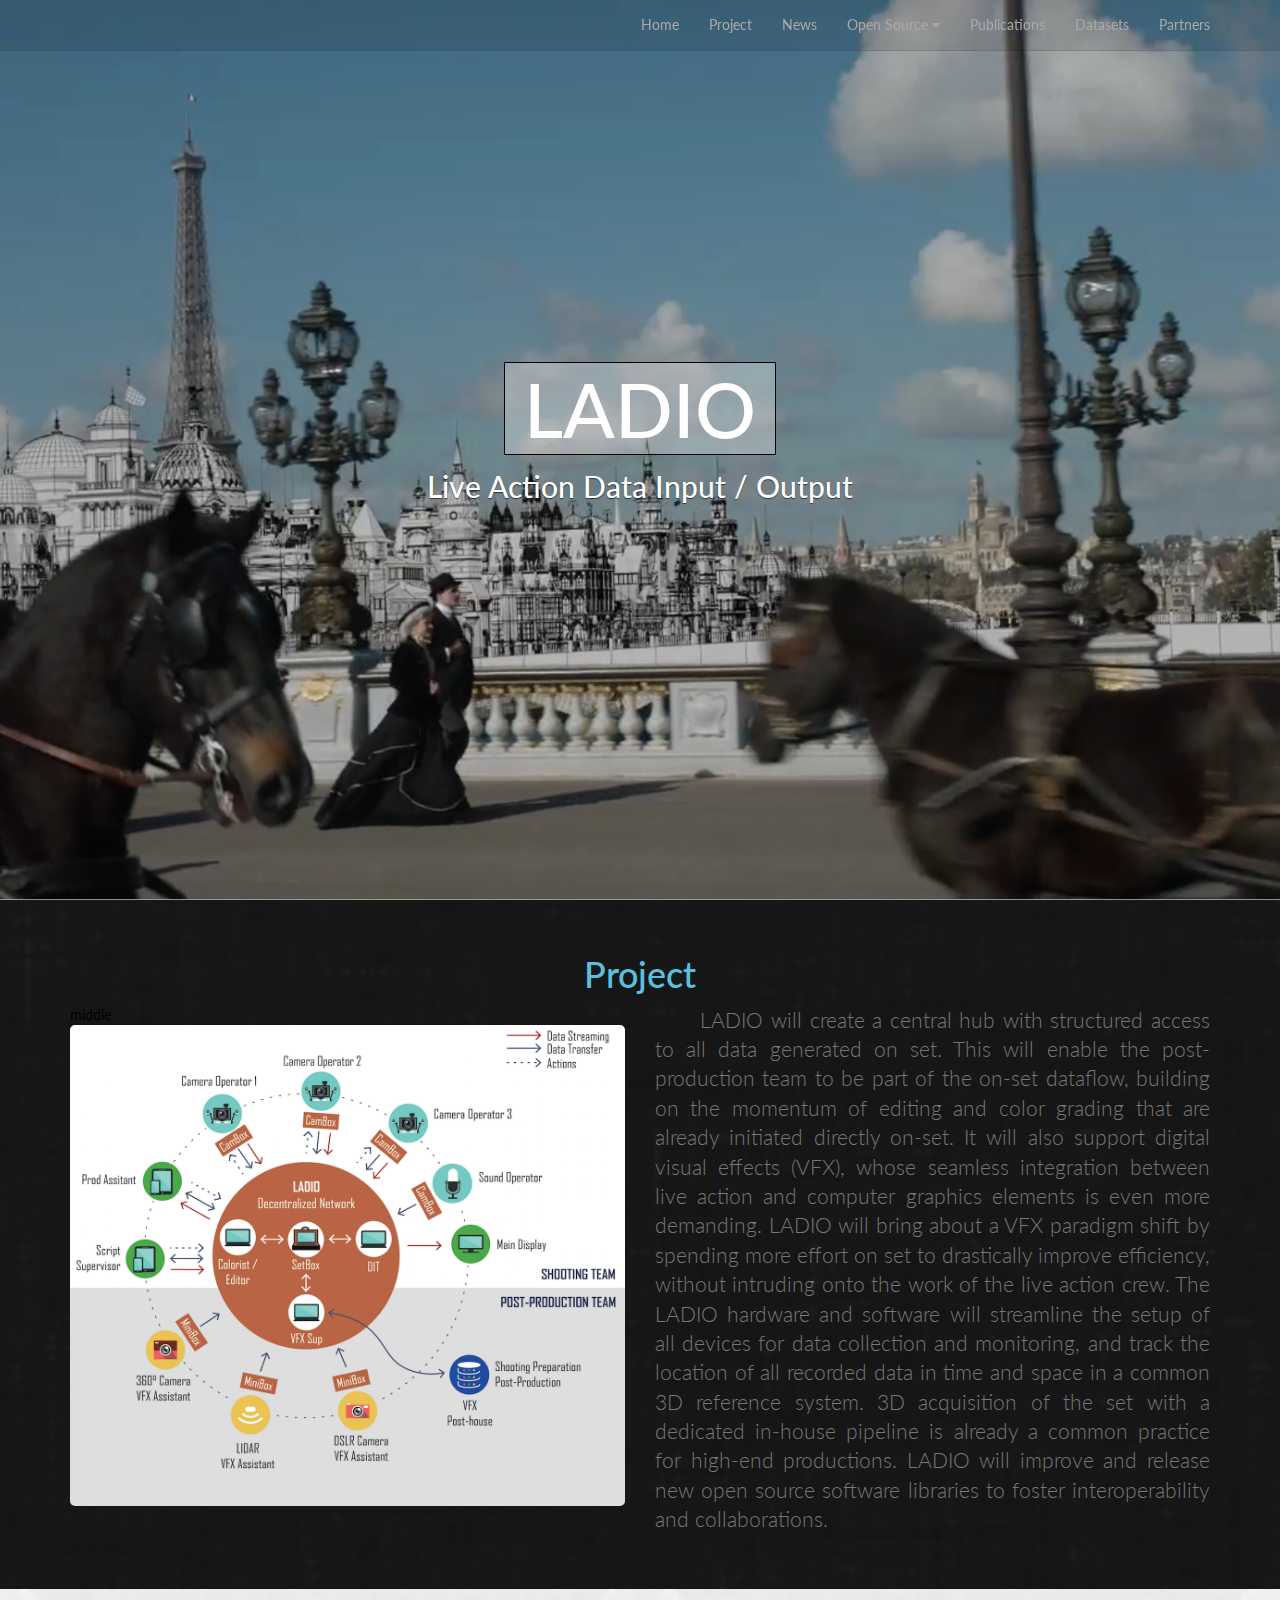
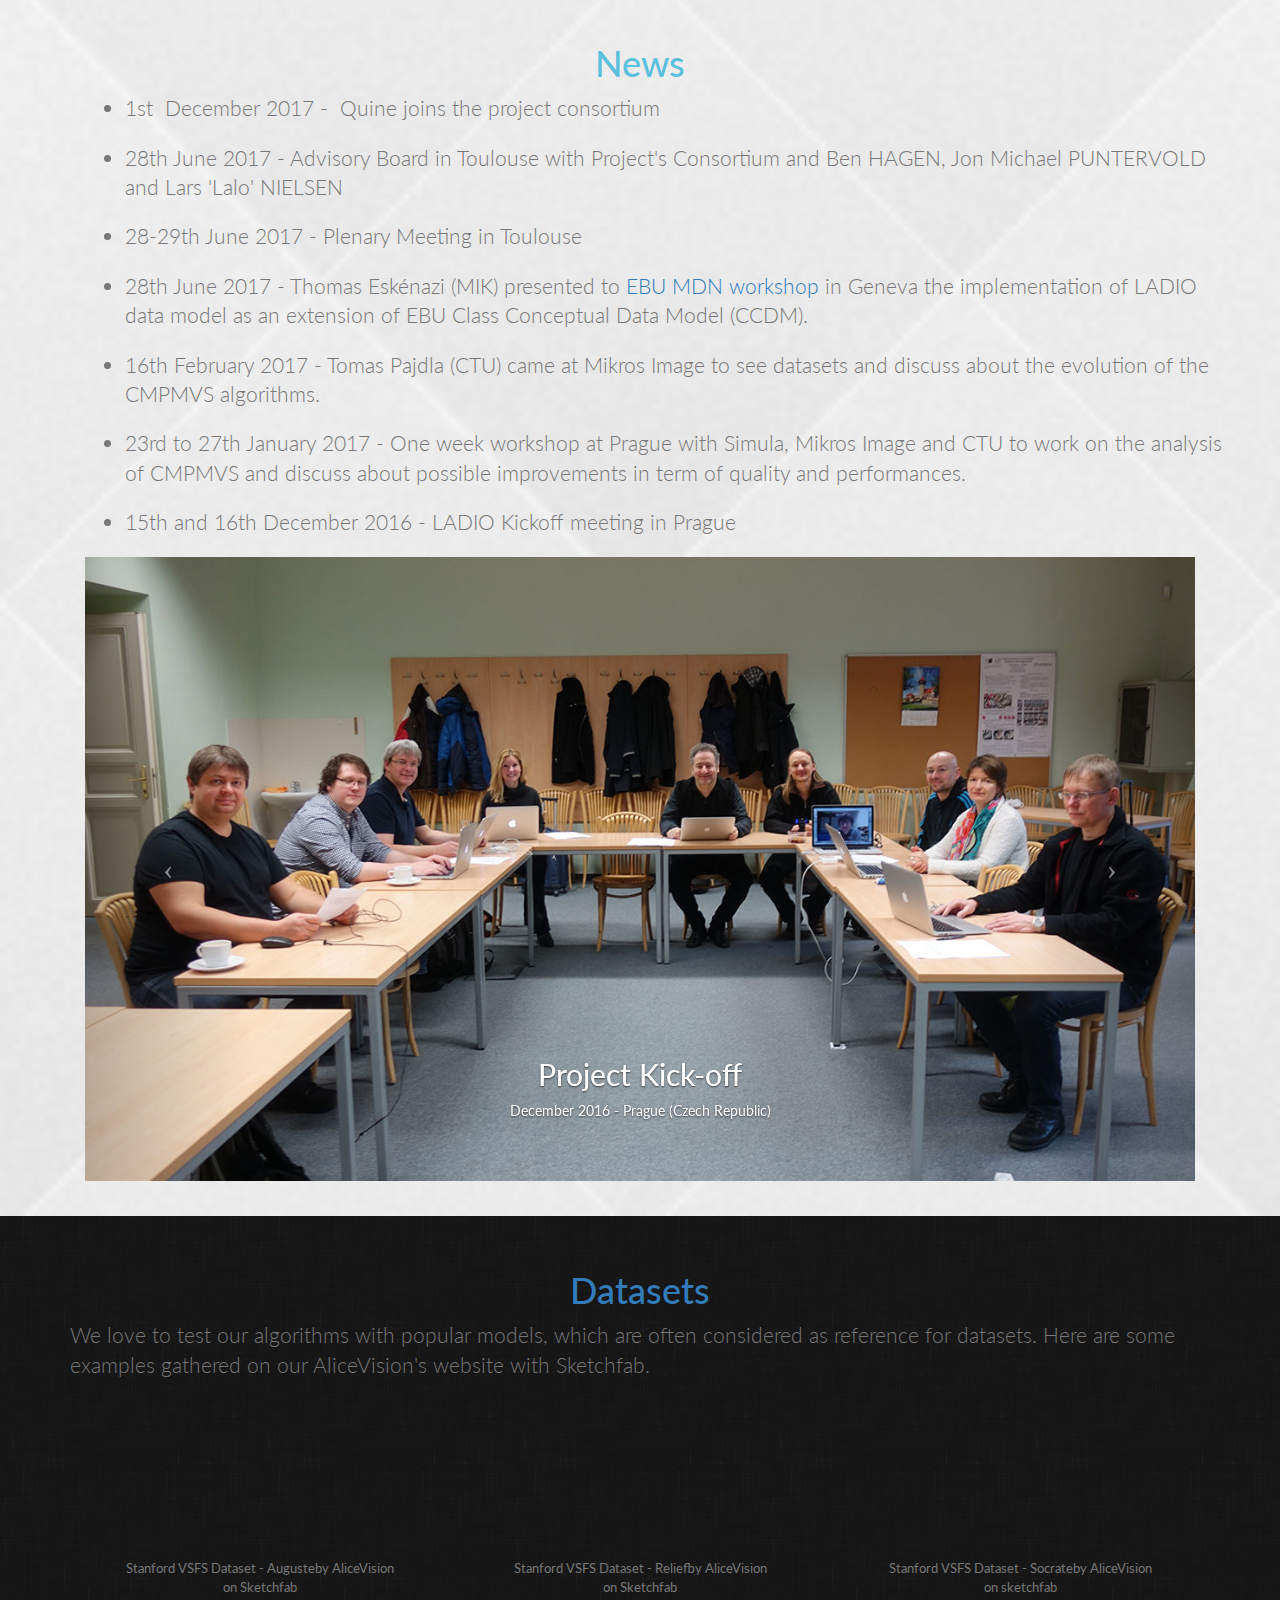
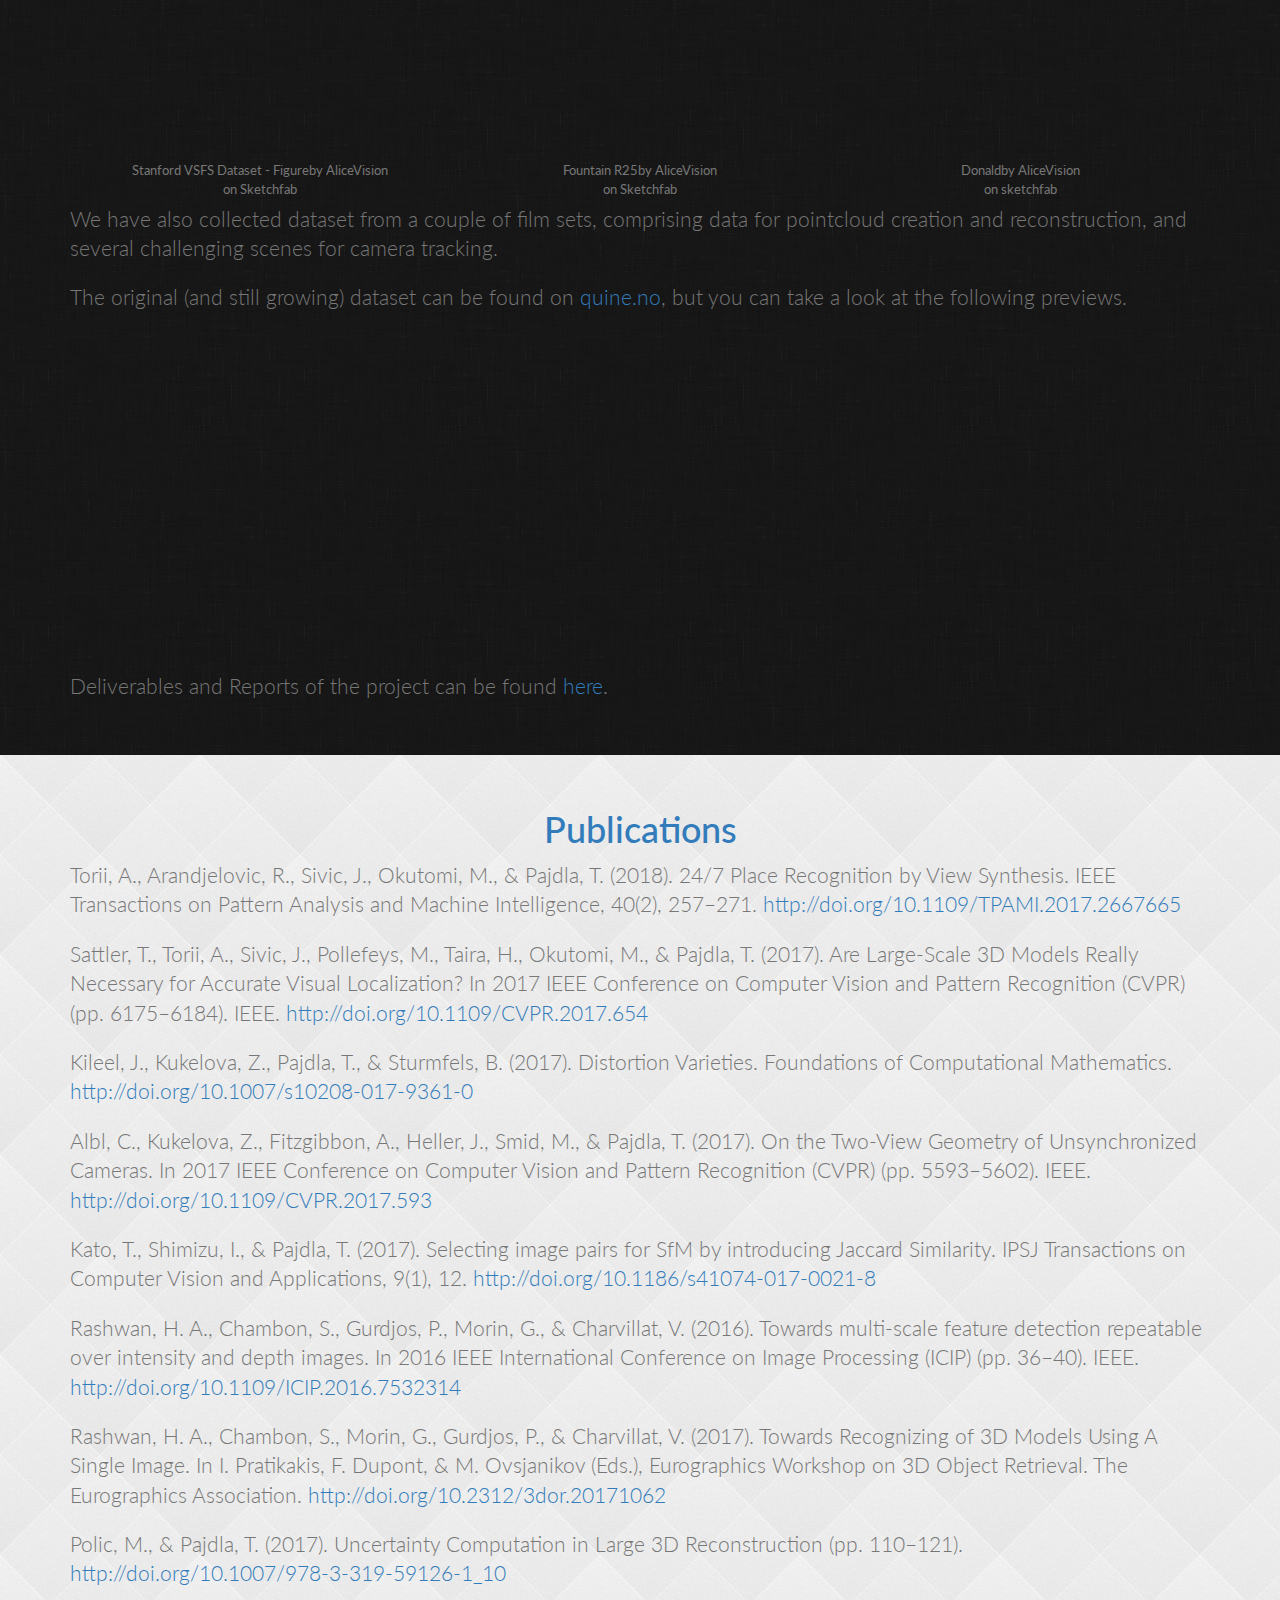
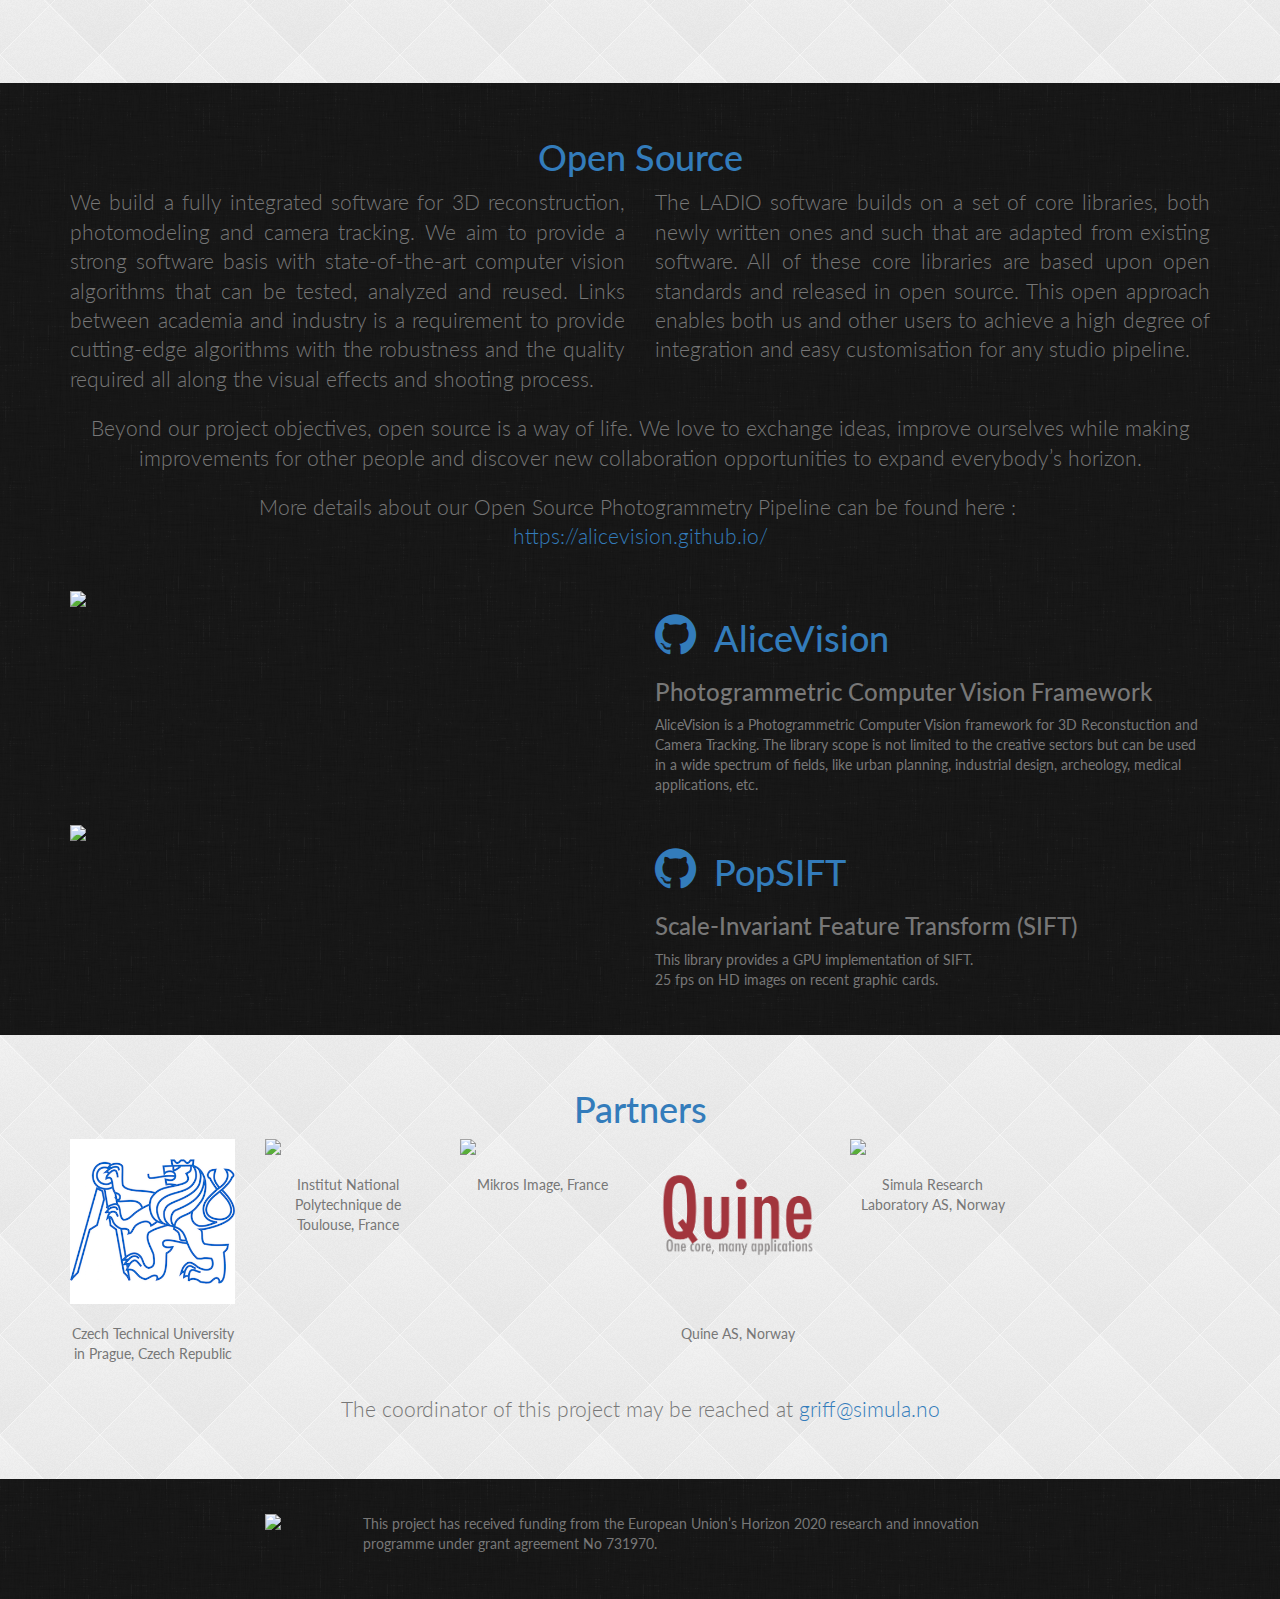
==== index.html @ 548d6209 "fixed typo" ====
<!DOCTYPE html>
<html>

<head>
  <meta charset="utf-8">
  <meta name="viewport" content="width=device-width, initial-scale=1">
  <script type="text/javascript" src="https://cdnjs.cloudflare.com/ajax/libs/jquery/2.0.3/jquery.min.js"></script>
  <script type="text/javascript" src="https://netdna.bootstrapcdn.com/bootstrap/3.3.4/js/bootstrap.min.js"></script>
  <link href="https://cdnjs.cloudflare.com/ajax/libs/font-awesome/4.3.0/css/font-awesome.min.css" rel="stylesheet" type="text/css">
  <link href="new_ladio.css" rel="stylesheet" type="text/css"> </head>

<body>
  <div class="navbar navbar-default navbar-fixed-top">
    <div class="container">
      <div class="navbar-header">
        <button type="button" class="navbar-toggle tets" data-toggle="collapse" data-target="#navbar-ex-collapse"> <span class="sr-only">Toggle navigation</span> <span class="icon-bar"></span> <span class="icon-bar"></span> <span class="icon-bar"></span> </button>
        <a class="navbar-brand"></a>
      </div>
      <div class="collapse navbar-collapse" id="navbar-ex-collapse">
        <ul class="nav navbar-nav navbar-right">
          <li>
            <a href="#">Home</a>
          </li>
          <li>
            <a href="#project">Project</a>
          </li>
          <li>
            <a href="#news">News</a>
          </li>
          <li class="dropdown">
            <a href="" class="dropdown-toggle" data-toggle="dropdown" role="button" aria-expanded="false">Open Source&nbsp;<i class="fa fa-caret-down"></i></a>
            <ul class="dropdown-menu" role="menu">
              <li>
                <a href="#opensource">Open Source</a>
              </li>
              <li class="divider"></li>
              <li>
                <a href="#alicevision">AliceVision</a>
              </li>
              <li>
                <a href="#popsift">PopSIFT</a>
              </li>
            </ul>
          </li>
          <li class="#publications">
            <a class="nav-link" href="#publications">Publications</a>
          </li>
          <li>
            <a href="#datasets">Datasets</a>
          </li>
          <li>
            <a href="#partners">Partners</a>
          </li>
        </ul>
      </div>
    </div>
  </div>
  <div class="cover">
    <div class="cover-image" style="background-image : url('images/choco_paris_view.png')"></div>
    <div class="container">
      <div class="row">
        <div class="col-md-12 text-center">
          <h1> <span class="cover_title-style">&nbsp;LADIO&nbsp;</span> </h1>
          <h2 style="color:white" class="textshadow">Live Action Data Input / Output</h2>
          <br>
          <br> </div>
      </div>
    </div>
  </div>
  <div class="section">
    <div class="background-image" style="background-image : url('images/bg-black-01.png')"></div>
    <div class="container">
      <div class="row">
        <div class="col-md-12">
          <h1 class="text-center text-info" id="project">Project</h1>
        </div>
      </div>
      <div class="row">
        <div class="col-md-6"> <span class="align-middle">middle</span>
          <a href="images/schema.png">
            <img src="images/schema.png" class="align-middle center-block img-responsive img-rounded middle"> </a>
        </div>
        <div class="col-md-6">
          <p class="lead text-justify text-muted">&nbsp;&nbsp;&nbsp;&nbsp;&nbsp;&nbsp;LADIO&nbsp;will create a central hub with structured access to all data generated on set. This will enable the post-production team to be part of the on-set dataflow, building on the momentum of editing and
            color grading that are already initiated directly on-set. It will also support digital visual effects (VFX), whose seamless integration between live action and computer graphics elements is even more demanding. LADIO&nbsp;will bring about
            a VFX paradigm shift by spending more effort on set to drastically improve efficiency, without intruding onto the work of the live action crew. The LADIO&nbsp;hardware and software will streamline the setup of all devices for data collection
            and monitoring, and track the location of all recorded data in time and space in a common 3D reference system. 3D acquisition of the set with a dedicated in-house pipeline is already a common practice for high-end productions. LADIO&nbsp;will
            improve and release new open source software libraries to foster interoperability and collaborations.</p>
        </div>
      </div>
    </div>
  </div>
  <div class="section">
    <div class="background-image" style="background-image : url('images/bg-white-01.png')"></div>
    <div class="container">
      <div class="row">
        <div class="col-md-12">
          <h1 class="text-center text-info" id="news">News</h1>
          <div class="container">
            <div class="row">
              <div class="col-md-12 text-center">
                <ul class="lead text-left text-muted">
                  <li>1st &nbsp;December 2017 - &nbsp;Quine joins the project consortium</li>
                </ul>
              </div>
            </div>
            <div class="row">
              <div class="col-md-12 text-center">
                <ul class="lead text-left text-muted">
                  <li>28th June 2017 - Advisory Board in Toulouse with Project's Consortium and Ben HAGEN, Jon Michael PUNTERVOLD and Lars 'Lalo' NIELSEN</li>
                </ul>
              </div>
            </div>
          </div>
          <div class="container">
            <div class="row">
              <div class="col-md-12 text-center">
                <ul class="lead text-left text-muted">
                  <li>28-29th June 2017 - Plenary Meeting in Toulouse</li>
                </ul>
              </div>
            </div>
          </div>
          <div class="container">
            <div class="row">
              <div class="col-md-12 text-center">
                <ul class="lead text-left text-muted">
                  <li>28th June 2017 - Thomas Eskénazi (MIK) presented to
                    <a href="https://tech.ebu.ch/mdn2017">EBU MDN workshop</a>&nbsp;in Geneva the implementation of LADIO data model as an extension of EBU Class Conceptual Data Model (CCDM).</li>
                </ul>
              </div>
            </div>
          </div>
          <div class="container">
            <div class="row">
              <div class="col-md-12 text-center">
                <ul class="lead text-left text-muted">
                  <li>16th February 2017 - Tomas Pajdla (CTU) came at Mikros Image to see datasets and discuss about the evolution of the CMPMVS algorithms.</li>
                </ul>
              </div>
            </div>
          </div>
          <div class="container">
            <div class="row">
              <div class="col-md-12 text-center">
                <ul class="lead text-left text-muted">
                  <li>23rd to 27th January 2017 - One week workshop at Prague with Simula, Mikros Image and CTU to work on the analysis of CMPMVS and discuss about possible improvements in term of quality and performances.</li>
                </ul>
              </div>
            </div>
          </div>
          <div class="container">
            <div class="row">
              <div class="col-md-12 text-center">
                <ul class="lead text-left text-muted">
                  <li>15th and 16th December 2016 - LADIO Kickoff meeting in Prague</li>
                </ul>
              </div>
            </div>
          </div>
          <div class="col-md-12">
            <div class="carousel slide" id="fullcarousel-example" data-interval="4000" data-ride="carousel">
              <div class="carousel-inner">
                <div class="item active">
                  <img src="images/news/kickoff_prague_16dec2016.002.jpg">
                  <div class="carousel-caption">
                    <h2>Project Kick-off</h2>
                    <p>December 2016 - Prague (Czech Republic)</p>
                  </div>
                </div>
                <div class="item">
                  <img src="images/news/kickoff_prague_16dec2016.001.jpg">
                  <div class="carousel-caption">
                    <h2>Project Kick-off</h2>
                    <p>December 2016 - Prague (Czech Republic)</p>
                  </div>
                </div>
                <div class="item">
                  <img src="images/news/plenary-TLS-june17_A.jpg">
                  <div class="carousel-caption">
                    <h2>Plenary Meeting</h2>
                    <p>June 2017 - Toulouse (France)</p>
                  </div>
                </div>
                <div class="item">
                  <img src="images/news/plenary-TLS-june17_B.jpg">
                  <div class="carousel-caption">
                    <h2>Plenary Meeting</h2>
                    <p>June 2017 - Toulouse (France)</p>
                  </div>
                </div>
                <div class="item">
                  <img src="images/news/EBU-meeting_june17.jpg">
                  <div class="carousel-caption">
                    <h2> </h2>
                    <h2>EBU MDN workshop</h2>
                    <p class="textshadow">June 2017 (Geneva)</p>
                    <p class="textshadow">with Tormod VÆRVÅGEN, Jean-Pierre EVAIN and Thomas ESKÉNAZI</p>
                  </div>
                </div>
                <div class="item">
                  <img src="images/news/advisroyboard-TLS-june17_A.jpg">
                  <div class="carousel-caption">
                    <h2>Advisory Board</h2>
                    <p>June 2017 - Toulouse (France)</p>
                  </div>
                </div>
                <div class="item">
                  <img src="images/news/advisroyboard-TLS-june17_B.jpg">
                  <div class="carousel-caption">
                    <h2>Advisory Board</h2>
                    <p>June 2017 - Toulouse (France)</p>
                  </div>
                </div>
              </div>
              <a class="left carousel-control" href="#fullcarousel-example" data-slide="prev"><i class="icon-prev fa fa-angle-left"></i></a>
              <a class="right carousel-control" href="#fullcarousel-example" data-slide="next"><i class="icon-next fa fa-angle-right"></i></a>
            </div>
          </div>
        </div>
      </div>
    </div>
  </div>
  <div class="section">
    <div class="background-image" style="background : url('images/bg-black-01.png') repeat"></div>
    <div class="container">
      <div class="row">
        <div class="col-md-12">
          <h1 class="text-center text-primary" id="datasets">Datasets</h1>
          <p class="lead text-left text-muted">We love to test our algorithms with popular models, which are often considered as reference for datasets. Here are some examples gathered on our AliceVision's website with Sketchfab.</p>
          <div class="col-md-4 text-center">
            <div class="sketchfab-embed-wrapper">
              <iframe src="https://sketchfab.com/models/98aeb4eda062465ba3850dc04018b334/embed" frameborder="0" allowvr="" allowfullscreen="" mozallowfullscreen="true" webkitallowfullscreen="true" onmousewheel=""></iframe>
            </div>
            <p style="font-size: 13px; font-weight: normal; margin: 5px; color: #777777;" text-left="">
              <a href="https://sketchfab.com/models/98aeb4eda062465ba3850dc04018b334?utm_medium=embed&amp;utm_source=website&amp;utm_campain=share-popup" target="_blank" class="text-muted">Stanford VSFS Dataset - Auguste</a>by
              <a href="https://sketchfab.com/AliceVision?utm_medium=embed&amp;utm_source=website&amp;utm_campain=share-popup" target="_blank" class="text-muted">AliceVision</a>
              <br>on
              <a href="https://sketchfab.com?utm_medium=embed&amp;utm_source=website&amp;utm_campain=share-popup" target="_blank" class="text-muted">Sketchfab</a>
            </p>
          </div>
          <div class="col-md-4 text-center">
            <div class="sketchfab-embed-wrapper">
              <iframe src="https://sketchfab.com/models/5bc5027d57104ca48fd94922076019aa/embed" frameborder="0" allowvr="" allowfullscreen="" mozallowfullscreen="true" webkitallowfullscreen="true" onmousewheel=""></iframe>
            </div>
            <p style="font-size: 13px; font-weight: normal; margin: 5px; color: #777777;" text-left="">
              <a href="https://sketchfab.com/models/5bc5027d57104ca48fd94922076019aa?utm_medium=embed&amp;utm_source=website&amp;utm_campain=share-popup" target="_blank" class="text-muted">Stanford VSFS Dataset - Relief</a>by
              <a href="https://sketchfab.com/AliceVision?utm_medium=embed&amp;utm_source=website&amp;utm_campain=share-popup" target="_blank" class="text-muted">AliceVision</a>
              <br>on
              <a href="https://sketchfab.com?utm_medium=embed&amp;utm_source=website&amp;utm_campain=share-popup" target="_blank" class="text-muted">Sketchfab</a>
            </p>
          </div>
          <div class="col-md-4 text-center">
            <div class="sketchfab-embed-wrapper">
              <iframe src="https://sketchfab.com/models/fc663c87832f4cf983ac8c21f89c735a/embed" frameborder="0" allowvr="" allowfullscreen="" mozallowfullscreen="true" webkitallowfullscreen="true" onmousewheel=""></iframe>
            </div>
            <p style="font-size: 13px; font-weight: normal; margin: 5px; color: #777777;" text-left="">
              <a href="https://sketchfab.com/models/fc663c87832f4cf983ac8c21f89c735a?utm_medium=embed&amp;utm_source=website&amp;utm_campain=share-popup" target="_blank" class="text-muted">Stanford VSFS Dataset - Socrate</a>by
              <a href="https://sketchfab.com/AliceVision?utm_medium=embed&amp;utm_source=website&amp;utm_campain=share-popup" target="_blank" class="text-muted">AliceVision</a>
              <br>on
              <a href="https://sketchfab.com?utm_medium=embed&amp;utm_source=website&amp;utm_campain=share-popup" target="_blank" class="text-muted">sketchfab</a>
            </p>
          </div>
          <div class="col-md-4 text-center">
            <div class="sketchfab-embed-wrapper">
              <iframe src="https://sketchfab.com/models/0bda24ea5acb41778590d58c1923b74e/embed" frameborder="0" allowvr="" allowfullscreen="" mozallowfullscreen="true" webkitallowfullscreen="true" onmousewheel=""></iframe>
            </div>
            <p style="font-size: 13px; font-weight: normal; margin: 5px; color: #777777;" text-left="">
              <a href="https://sketchfab.com/models/0bda24ea5acb41778590d58c1923b74e?utm_medium=embed&amp;utm_source=website&amp;utm_campain=share-popup" target="_blank" class="text-muted">Stanford VSFS Dataset - Figure</a>by
              <a href="https://sketchfab.com/AliceVision?utm_medium=embed&amp;utm_source=website&amp;utm_campain=share-popup" target="_blank" class="text-muted">AliceVision</a>
              <br>on
              <a href="https://sketchfab.com?utm_medium=embed&amp;utm_source=website&amp;utm_campain=share-popup" target="_blank" class="text-muted">Sketchfab</a>
            </p>
          </div>
          <div class="col-md-4 text-center">
            <div class="sketchfab-embed-wrapper">
              <iframe src="https://sketchfab.com/models/0d38fbbf35ce44d085e2ec18368942df/embed" frameborder="0" allowvr="" allowfullscreen="" mozallowfullscreen="true" webkitallowfullscreen="true" onmousewheel=""></iframe>
            </div>
            <p style="font-size: 13px; font-weight: normal; margin: 5px; color: #777777;" text-left="">
              <a href="https://sketchfab.com/models/0d38fbbf35ce44d085e2ec18368942df?utm_medium=embed&amp;utm_source=website&amp;utm_campain=share-popup" target="_blank" class="text-muted">Fountain R25</a>by
              <a href="https://sketchfab.com/AliceVision?utm_medium=embed&amp;utm_source=website&amp;utm_campain=share-popup" target="_blank" class="text-muted">AliceVision</a>
              <br>on
              <a href="https://sketchfab.com?utm_medium=embed&amp;utm_source=website&amp;utm_campain=share-popup" target="_blank" class="text-muted">Sketchfab</a>
            </p>
          </div>
          <div class="col-md-4 text-center">
            <div class="sketchfab-embed-wrapper">
              <iframe src="https://sketchfab.com/models/e3de0b6f0dbc466197265234ea2f4322/embed" frameborder="0" allowvr="" allowfullscreen="" mozallowfullscreen="true" webkitallowfullscreen="true" onmousewheel=""></iframe>
            </div>
            <p style="font-size: 13px; font-weight: normal; margin: 5px; color: #777777;" text-left="">
              <a href="https://sketchfab.com/models/e3de0b6f0dbc466197265234ea2f4322?utm_medium=embed&amp;utm_source=website&amp;utm_campain=share-popup" target="_blank" class="text-muted">Donald</a>by
              <a href="https://sketchfab.com/AliceVision?utm_medium=embed&amp;utm_source=website&amp;utm_campain=share-popup" target="_blank" class="text-muted">AliceVision</a>
              <br>on
              <a href="https://sketchfab.com?utm_medium=embed&amp;utm_source=website&amp;utm_campain=share-popup" target="_blank" class="text-muted">sketchfab</a>
            </p>
          </div>
          <p class="lead text-left text-muted">We have also collected dataset from a couple of film sets, comprising data for pointcloud creation and reconstruction, and several challenging scenes for camera tracking.</p>
          <p class="lead text-left text-muted">The original (and still growing) dataset can be found on
            <a href="https://www.quine.no/trackingdataset">quine.no</a>, but you can take a look at the following previews.</p>
          <table align="center" cellpadding="10">
            <tbody>
              <tr>
                <td>
                  <iframe width="90%" src="https://www.youtube.com/embed/_6B5uB9nmK8?feature=oembed" frameborder="0" allowfullscreen=""></iframe>
                </td>
                <td>
                  <iframe width="90%" src="https://www.youtube.com/embed/boQexd7FMyI?feature=oembed" frameborder="0" allowfullscreen=""></iframe>
                </td>
                <td>
                  <iframe width="90%" src="https://www.youtube.com/embed/fYWECdOoNZc?feature=oembed" frameborder="0" allowfullscreen=""></iframe>
                </td>
              </tr>
              <tr>
                <td>
                  <iframe width="90%" src="https://www.youtube.com/embed/7jlVdSVm4bU?feature=oembed" frameborder="0" allowfullscreen=""></iframe>
                </td>
                <td>
                  <iframe width="90%" src="https://www.youtube.com/embed/U93biR3LzSk?feature=oembed" frameborder="0" allowfullscreen=""></iframe>
                </td>
                <td>
                  <iframe width="90%" src="https://www.youtube.com/embed/qZ7I5eWbXAM?feature=oembed" frameborder="0" allowfullscreen=""></iframe>
                </td>
              </tr>
            </tbody>
          </table>
          <p class="lead text-left text-muted">
            <br>Deliverables and Reports of the project can be found
            <a href="https://github.com/alicevision/ladioproject/tree/master/reports">here</a>.</p>
        </div>
      </div>
    </div>
  </div>
  <div class="section">
    <div class="background-image" style="background : url('images/bg-white-01.png') repeat"></div>
    <div class="container">
      <div class="row">
        <div class="col-md-12">
          <h1 class="text-center text-primary" id="publications">Publications</h1>
        </div>
      </div>
      <div class="row">
        <div class="col-md-12">
          <p class="lead text-left text-muted">
	  Torii, A., Arandjelovic, R., Sivic, J., Okutomi, M., & Pajdla, T. (2018). 24/7 Place Recognition by View Synthesis. IEEE Transactions on Pattern Analysis and Machine Intelligence, 40(2), 257–271.
	  <a href="http://doi.org/10.1109/TPAMI.2017.2667665"> http://doi.org/10.1109/TPAMI.2017.2667665 </a>
	  </p>
          <p class="lead text-left text-muted">
	  Sattler, T., Torii, A., Sivic, J., Pollefeys, M., Taira, H., Okutomi, M., & Pajdla, T. (2017). Are Large-Scale 3D Models Really Necessary for Accurate Visual Localization? In 2017 IEEE Conference on Computer Vision and Pattern Recognition (CVPR) (pp. 6175–6184). IEEE.
	  <a href="http://doi.org/10.1109/CVPR.2017.654"> http://doi.org/10.1109/CVPR.2017.654 </a>
	  </p>
          <p class="lead text-left text-muted">
	  Kileel, J., Kukelova, Z., Pajdla, T., & Sturmfels, B. (2017). Distortion Varieties. Foundations of Computational Mathematics.
	  <a href="http://doi.org/10.1007/s10208-017-9361-0"> http://doi.org/10.1007/s10208-017-9361-0 </a>
	  </p>
          <p class="lead text-left text-muted">
	  Albl, C., Kukelova, Z., Fitzgibbon, A., Heller, J., Smid, M., & Pajdla, T. (2017). On the Two-View Geometry of Unsynchronized Cameras. In 2017 IEEE Conference on Computer Vision and Pattern Recognition (CVPR) (pp. 5593–5602). IEEE.
	  <a href="http://doi.org/10.1109/CVPR.2017.593"> http://doi.org/10.1109/CVPR.2017.593 </a>
	  </p>
          <p class="lead text-left text-muted">
	  Kato, T., Shimizu, I., & Pajdla, T. (2017). Selecting image pairs for SfM by introducing Jaccard Similarity. IPSJ Transactions on Computer Vision and Applications, 9(1), 12.
	  <a href="http://doi.org/10.1186/s41074-017-0021-8"> http://doi.org/10.1186/s41074-017-0021-8 </a>
	  </p>
          <p class="lead text-left text-muted">
	  Rashwan, H. A., Chambon, S., Gurdjos, P., Morin, G., & Charvillat, V. (2016). Towards multi-scale feature detection repeatable over intensity and depth images. In 2016 IEEE International Conference on Image Processing (ICIP) (pp. 36–40). IEEE.
	  <a href="http://doi.org/10.1109/ICIP.2016.7532314"> http://doi.org/10.1109/ICIP.2016.7532314 </a>
	  </p>
          <p class="lead text-left text-muted">
	  Rashwan, H. A., Chambon, S., Morin, G., Gurdjos, P., & Charvillat, V. (2017). Towards Recognizing of 3D Models Using A Single Image. In I. Pratikakis, F. Dupont, & M. Ovsjanikov (Eds.), Eurographics Workshop on 3D Object Retrieval. The Eurographics Association.
	  <a href="http://doi.org/10.2312/3dor.20171062"> http://doi.org/10.2312/3dor.20171062 </a>
	  </p>
          <p class="lead text-left text-muted">
	  Polic, M., & Pajdla, T. (2017). Uncertainty Computation in Large 3D Reconstruction (pp. 110–121).
	  <a href="http://doi.org/10.1007/978-3-319-59126-1_10"> http://doi.org/10.1007/978-3-319-59126-1_10 </a>
	  </p>
        </div>
      </div>
    </div>
    <div>
      <br> </div>
    <div>
      <br> </div>
  </div>
  <div class="section">
    <div class="background-image" style="background : url('images/bg-black-01.png') repeat"></div>
    <div class="container">
      <div class="row">
        <div class="col-md-12">
          <h1 class="text-center text-primary" id="opensource">Open Source</h1>
        </div>
      </div>
      <div class="row">
        <div class="col-md-6">
          <p class="lead text-justify text-muted">We build a fully integrated software for 3D reconstruction, photomodeling and camera tracking. We aim to provide a strong software basis with state-of-the-art computer vision algorithms that can be tested, analyzed and reused. Links between
            academia and industry is a requirement to provide cutting-edge algorithms with the robustness and the quality required all along the visual effects and shooting process.</p>
        </div>
        <div class="col-md-6">
          <p class="lead text-justify text-muted">The LADIO software builds on a set of core libraries, both newly written ones and such that are adapted from existing software. All of these core libraries are based upon open standards and released in open source. This open approach enables
            both us and other users to achieve a high degree of integration and easy customisation for any studio pipeline.</p>
        </div>
      </div>
      <div class="row">
        <div class="col-md-12">
          <p class="lead text-center text-muted">Beyond our project objectives, open source is a way of life. We love to exchange ideas, improve ourselves while making improvements for other people and discover new collaboration opportunities to expand everybody’s horizon.</p>
        </div>
      </div>
      <div class="row">
        <div class="col-md-12">
          <p class="lead text-center text-muted">More details about our Open Source Photogrammetry Pipeline can be found here :&nbsp;
            <br>
            <a href="https://alicevision.github.io/">https://alicevision.github.io/</a>
          </p>
        </div>
      </div>
    </div>
    <div>
      <br> </div>
    <div class="container">
      <div class="row">
        <div class="col-md-6">
          <img src="images/sparseReconstruction.jpg" class="center-block img-responsive"> </div>
        <div class="col-md-6">
          <h3 class="text-left text-primary" style="color: rgb(0, 0, 0);">
            <a href="https://github.com/alicevision/AliceVision"> <span class="fa fa-2x fa-github">&nbsp;</span> <span style="font-size: 36px; line-height: 1.1; text-align: left;">AliceVision</span> </a>
          </h3>
          <h3 class="text-muted">Photogrammetric Computer Vision Framework</h3>
          <p class="text-muted">AliceVision is a Photogrammetric Computer Vision framework for 3D Reconstuction and Camera Tracking. The library scope is not limited to the creative sectors but can be used in a wide spectrum of fields, like urban planning, industrial design,
            archeology, medical applications, etc.</p>
        </div>
      </div>
    </div>
    <div>
      <br> </div>
    <div class="container">
      <div class="row">
        <div class="col-md-6">
          <img src="images/sift_keypoints.jpg" class="center-block img-responsive"> </div>
        <div class="col-md-6">
          <h3 class="text-left text-primary" style="color: rgb(0, 0, 0);">
            <a href="https://github.com/alicevision/popsift"> <span class="fa fa-2x fa-github">&nbsp;</span> <span style="font-size: 36px; line-height: 1.1; text-align: left;">PopSIFT</span> </a>
          </h3>
          <h3 class="text-muted">Scale-Invariant Feature Transform (SIFT)</h3>
          <p class="text-muted">This library provides a GPU implementation of SIFT.
            <br>25 fps on HD images on recent graphic cards.</p>
        </div>
      </div>
    </div>
  </div>
  <div class="section">
    <div class="background-image" style="background : url('images/bg-white-01.png') repeat"></div>
    <div class="container text-left">
      <div class="row">
        <div class="col-md-12">
          <h1 class="text-center text-primary" id="partners">Partners</h1>
        </div>
      </div>
      <div class="row">
        <div class="container">
          <div class="row text-center">
            <div class="col-md-2">
              <a href="http://cmp.felk.cvut.cz/">
                <img src="images/partners/ctu_300x300.png" class="center-block img-responsive">
                <p class="text-muted">
                  <br>Czech Technical University in Prague, Czech Republic</p>
              </a>
            </div>
            <div class="col-md-2">
              <a href="http://www.enseeiht.fr/en/index.html">
                <img src="images/partners/inp_300x300.png" class="img-responsive">
                <p class="text-muted">
                  <br>Institut National Polytechnique de Toulouse, France</p>
              </a>
            </div>
            <div class="col-md-2">
              <a href="http://mikrosimage.eu">
                <img src="images/partners/mikros_300x300.png" class="img-responsive">
                <p class="text-muted">
                  <br>Mikros Image, France</p>
              </a>
            </div>
            <div class="col-md-2">
              <a href="http://quine.no">
                <img src="images/partners/qui_300.png" class="img-responsive">
                <p class="text-muted">
                  <br>Quine AS, Norway</p>
              </a>
            </div>
            <div class="col-md-2">
              <a href="http://simula.no">
                <img src="images/partners/simula_300x300.png" class="img-responsive">
                <p class="text-muted">
                  <br>Simula Research Laboratory AS, Norway</p>
              </a>
            </div>
          </div>
          <div class="row">
            <div class="col-md-12">
              <br>
              <p class="lead text-center text-muted">The coordinator of this project may be reached at
                <a href="mailto:griff@simula.no">griff@simula.no</a>
              </p>
            </div>
          </div>
        </div>
      </div>
    </div>
  </div>
  <div class="section">
    <div class="background-image" style="background : url('images/bg-black-01.png') repeat"></div>
    <div class="container">
      <div class="row">
        <div class="col-md-2"></div>
        <div class="col-md-1">
          <img src="images/partners/flagge_eu.png" class="img-responsive"> </div>
        <div class="col-md-7">
          <p class="text-muted">This project has received funding from the European Union’s Horizon 2020 research and innovation programme under grant agreement No 731970.</p>
        </div>
      </div>
    </div>
  </div>
</body>

</html>
---- new_ladio.css ----
@import url('https://fonts.googleapis.com/css?family=Lato|Lato');
/*!
 * Default theme for Pingendo 
 * Homepage: http://pingendo.com  
 * Copyright 2015 Pingendo 
 * Licensed under MIT 
 * Based on Bootstrap v3.3.4
*/
/* Add custom CSS classes here 
 * 
 * img {
 *   box-shadow : 0px 0px 10px black !important;
 * }
*/
/*! normalize.css v3.0.2 | MIT License | git.io/normalize */
html {
  font-family: sans-serif;
  -ms-text-size-adjust: 100%;
  -webkit-text-size-adjust: 100%;
}
body {
  margin: 0;
}
article,
aside,
details,
figcaption,
figure,
footer,
header,
hgroup,
main,
menu,
nav,
section,
summary {
  display: block;
}
audio,
canvas,
progress,
video {
  display: inline-block;
  vertical-align: baseline;
}
audio:not([controls]) {
  display: none;
  height: 0;
}
[hidden],
template {
  display: none;
}
a {
  background-color: transparent;
}
a:active,
a:hover {
  outline: 0;
}
abbr[title] {
  border-bottom: 1px dotted;
}
b,
strong {
  font-weight: bold;
}
dfn {
  font-style: italic;
}
h1 {
  font-size: 2em;
  margin: 0.67em 0;
}
mark {
  background: #ff0;
  color: #000;
}
small {
  font-size: 80%;
}
sub,
sup {
  font-size: 75%;
  line-height: 0;
  position: relative;
  vertical-align: baseline;
}
sup {
  top: -0.5em;
}
sub {
  bottom: -0.25em;
}
img {
  border: 0;
}
svg:not(:root) {
  overflow: hidden;
}
figure {
  margin: 1em 40px;
}
hr {
  -moz-box-sizing: content-box;
  box-sizing: content-box;
  height: 0;
}
pre {
  overflow: auto;
}
code,
kbd,
pre,
samp {
  font-family: monospace, monospace;
  font-size: 1em;
}
button,
input,
optgroup,
select,
textarea {
  color: inherit;
  font: inherit;
  margin: 0;
}
button {
  overflow: visible;
}
button,
select {
  text-transform: none;
}
button,
html input[type="button"],
input[type="reset"],
input[type="submit"] {
  -webkit-appearance: button;
  cursor: pointer;
}
button[disabled],
html input[disabled] {
  cursor: default;
}
button::-moz-focus-inner,
input::-moz-focus-inner {
  border: 0;
  padding: 0;
}
input {
  line-height: normal;
}
input[type="checkbox"],
input[type="radio"] {
  box-sizing: border-box;
  padding: 0;
}
input[type="number"]::-webkit-inner-spin-button,
input[type="number"]::-webkit-outer-spin-button {
  height: auto;
}
input[type="search"] {
  -webkit-appearance: textfield;
  -moz-box-sizing: content-box;
  -webkit-box-sizing: content-box;
  box-sizing: content-box;
}
input[type="search"]::-webkit-search-cancel-button,
input[type="search"]::-webkit-search-decoration {
  -webkit-appearance: none;
}
fieldset {
  border: 1px solid #c0c0c0;
  margin: 0 2px;
  padding: 0.35em 0.625em 0.75em;
}
legend {
  border: 0;
  padding: 0;
}
textarea {
  overflow: auto;
}
optgroup {
  font-weight: bold;
}
table {
  border-collapse: collapse;
  border-spacing: 0;
}
td,
th {
  padding: 0;
}
/*! Source: https://github.com/h5bp/html5-boilerplate/blob/master/src/css/main.css */
@media print {
  *,
  *:before,
  *:after {
    background: transparent !important;
    color: #000 !important;
    box-shadow: none !important;
    text-shadow: none !important;
  }
  a,
  a:visited {
    text-decoration: underline;
  }
  a[href]:after {
    content: " (" attr(href) ")";
  }
  abbr[title]:after {
    content: " (" attr(title) ")";
  }
  a[href^="#"]:after,
  a[href^="javascript:"]:after {
    content: "";
  }
  pre,
  blockquote {
    border: 1px solid #999;
    page-break-inside: avoid;
  }
  thead {
    display: table-header-group;
  }
  tr,
  img {
    page-break-inside: avoid;
  }
  img {
    max-width: 100% !important;
  }
  p,
  h2,
  h3 {
    orphans: 3;
    widows: 3;
  }
  h2,
  h3 {
    page-break-after: avoid;
  }
  select {
    background: #fff !important;
  }
  .navbar {
    display: none;
  }
  .btn > .caret,
  .dropup > .btn > .caret {
    border-top-color: #000 !important;
  }
  .label {
    border: 1px solid #000;
  }
  .table {
    border-collapse: collapse !important;
  }
  .table td,
  .table th {
    background-color: #fff !important;
  }
  .table-bordered th,
  .table-bordered td {
    border: 1px solid #ddd !important;
  }
}
@font-face {
  font-family: 'Glyphicons Halflings';
  src: url('../fonts/glyphicons-halflings-regular.eot');
  src: url('../fonts/glyphicons-halflings-regular.eot?#iefix') format('embedded-opentype'), url('../fonts/glyphicons-halflings-regular.woff2') format('woff2'), url('../fonts/glyphicons-halflings-regular.woff') format('woff'), url('../fonts/glyphicons-halflings-regular.ttf') format('truetype'), url('../fonts/glyphicons-halflings-regular.svg#glyphicons_halflingsregular') format('svg');
}
.glyphicon {
  position: relative;
  top: 1px;
  display: inline-block;
  font-family: 'Glyphicons Halflings';
  font-style: normal;
  font-weight: normal;
  line-height: 1;
  -webkit-font-smoothing: antialiased;
  -moz-osx-font-smoothing: grayscale;
}
.glyphicon-asterisk:before {
  content: "\2a";
}
.glyphicon-plus:before {
  content: "\2b";
}
.glyphicon-euro:before,
.glyphicon-eur:before {
  content: "\20ac";
}
.glyphicon-minus:before {
  content: "\2212";
}
.glyphicon-cloud:before {
  content: "\2601";
}
.glyphicon-envelope:before {
  content: "\2709";
}
.glyphicon-pencil:before {
  content: "\270f";
}
.glyphicon-glass:before {
  content: "\e001";
}
.glyphicon-music:before {
  content: "\e002";
}
.glyphicon-search:before {
  content: "\e003";
}
.glyphicon-heart:before {
  content: "\e005";
}
.glyphicon-star:before {
  content: "\e006";
}
.glyphicon-star-empty:before {
  content: "\e007";
}
.glyphicon-user:before {
  content: "\e008";
}
.glyphicon-film:before {
  content: "\e009";
}
.glyphicon-th-large:before {
  content: "\e010";
}
.glyphicon-th:before {
  content: "\e011";
}
.glyphicon-th-list:before {
  content: "\e012";
}
.glyphicon-ok:before {
  content: "\e013";
}
.glyphicon-remove:before {
  content: "\e014";
}
.glyphicon-zoom-in:before {
  content: "\e015";
}
.glyphicon-zoom-out:before {
  content: "\e016";
}
.glyphicon-off:before {
  content: "\e017";
}
.glyphicon-signal:before {
  content: "\e018";
}
.glyphicon-cog:before {
  content: "\e019";
}
.glyphicon-trash:before {
  content: "\e020";
}
.glyphicon-home:before {
  content: "\e021";
}
.glyphicon-file:before {
  content: "\e022";
}
.glyphicon-time:before {
  content: "\e023";
}
.glyphicon-road:before {
  content: "\e024";
}
.glyphicon-download-alt:before {
  content: "\e025";
}
.glyphicon-download:before {
  content: "\e026";
}
.glyphicon-upload:before {
  content: "\e027";
}
.glyphicon-inbox:before {
  content: "\e028";
}
.glyphicon-play-circle:before {
  content: "\e029";
}
.glyphicon-repeat:before {
  content: "\e030";
}
.glyphicon-refresh:before {
  content: "\e031";
}
.glyphicon-list-alt:before {
  content: "\e032";
}
.glyphicon-lock:before {
  content: "\e033";
}
.glyphicon-flag:before {
  content: "\e034";
}
.glyphicon-headphones:before {
  content: "\e035";
}
.glyphicon-volume-off:before {
  content: "\e036";
}
.glyphicon-volume-down:before {
  content: "\e037";
}
.glyphicon-volume-up:before {
  content: "\e038";
}
.glyphicon-qrcode:before {
  content: "\e039";
}
.glyphicon-barcode:before {
  content: "\e040";
}
.glyphicon-tag:before {
  content: "\e041";
}
.glyphicon-tags:before {
  content: "\e042";
}
.glyphicon-book:before {
  content: "\e043";
}
.glyphicon-bookmark:before {
  content: "\e044";
}
.glyphicon-print:before {
  content: "\e045";
}
.glyphicon-camera:before {
  content: "\e046";
}
.glyphicon-font:before {
  content: "\e047";
}
.glyphicon-bold:before {
  content: "\e048";
}
.glyphicon-italic:before {
  content: "\e049";
}
.glyphicon-text-height:before {
  content: "\e050";
}
.glyphicon-text-width:before {
  content: "\e051";
}
.glyphicon-align-left:before {
  content: "\e052";
}
.glyphicon-align-center:before {
  content: "\e053";
}
.glyphicon-align-right:before {
  content: "\e054";
}
.glyphicon-align-justify:before {
  content: "\e055";
}
.glyphicon-list:before {
  content: "\e056";
}
.glyphicon-indent-left:before {
  content: "\e057";
}
.glyphicon-indent-right:before {
  content: "\e058";
}
.glyphicon-facetime-video:before {
  content: "\e059";
}
.glyphicon-picture:before {
  content: "\e060";
}
.glyphicon-map-marker:before {
  content: "\e062";
}
.glyphicon-adjust:before {
  content: "\e063";
}
.glyphicon-tint:before {
  content: "\e064";
}
.glyphicon-edit:before {
  content: "\e065";
}
.glyphicon-share:before {
  content: "\e066";
}
.glyphicon-check:before {
  content: "\e067";
}
.glyphicon-move:before {
  content: "\e068";
}
.glyphicon-step-backward:before {
  content: "\e069";
}
.glyphicon-fast-backward:before {
  content: "\e070";
}
.glyphicon-backward:before {
  content: "\e071";
}
.glyphicon-play:before {
  content: "\e072";
}
.glyphicon-pause:before {
  content: "\e073";
}
.glyphicon-stop:before {
  content: "\e074";
}
.glyphicon-forward:before {
  content: "\e075";
}
.glyphicon-fast-forward:before {
  content: "\e076";
}
.glyphicon-step-forward:before {
  content: "\e077";
}
.glyphicon-eject:before {
  content: "\e078";
}
.glyphicon-chevron-left:before {
  content: "\e079";
}
.glyphicon-chevron-right:before {
  content: "\e080";
}
.glyphicon-plus-sign:before {
  content: "\e081";
}
.glyphicon-minus-sign:before {
  content: "\e082";
}
.glyphicon-remove-sign:before {
  content: "\e083";
}
.glyphicon-ok-sign:before {
  content: "\e084";
}
.glyphicon-question-sign:before {
  content: "\e085";
}
.glyphicon-info-sign:before {
  content: "\e086";
}
.glyphicon-screenshot:before {
  content: "\e087";
}
.glyphicon-remove-circle:before {
  content: "\e088";
}
.glyphicon-ok-circle:before {
  content: "\e089";
}
.glyphicon-ban-circle:before {
  content: "\e090";
}
.glyphicon-arrow-left:before {
  content: "\e091";
}
.glyphicon-arrow-right:before {
  content: "\e092";
}
.glyphicon-arrow-up:before {
  content: "\e093";
}
.glyphicon-arrow-down:before {
  content: "\e094";
}
.glyphicon-share-alt:before {
  content: "\e095";
}
.glyphicon-resize-full:before {
  content: "\e096";
}
.glyphicon-resize-small:before {
  content: "\e097";
}
.glyphicon-exclamation-sign:before {
  content: "\e101";
}
.glyphicon-gift:before {
  content: "\e102";
}
.glyphicon-leaf:before {
  content: "\e103";
}
.glyphicon-fire:before {
  content: "\e104";
}
.glyphicon-eye-open:before {
  content: "\e105";
}
.glyphicon-eye-close:before {
  content: "\e106";
}
.glyphicon-warning-sign:before {
  content: "\e107";
}
.glyphicon-plane:before {
  content: "\e108";
}
.glyphicon-calendar:before {
  content: "\e109";
}
.glyphicon-random:before {
  content: "\e110";
}
.glyphicon-comment:before {
  content: "\e111";
}
.glyphicon-magnet:before {
  content: "\e112";
}
.glyphicon-chevron-up:before {
  content: "\e113";
}
.glyphicon-chevron-down:before {
  content: "\e114";
}
.glyphicon-retweet:before {
  content: "\e115";
}
.glyphicon-shopping-cart:before {
  content: "\e116";
}
.glyphicon-folder-close:before {
  content: "\e117";
}
.glyphicon-folder-open:before {
  content: "\e118";
}
.glyphicon-resize-vertical:before {
  content: "\e119";
}
.glyphicon-resize-horizontal:before {
  content: "\e120";
}
.glyphicon-hdd:before {
  content: "\e121";
}
.glyphicon-bullhorn:before {
  content: "\e122";
}
.glyphicon-bell:before {
  content: "\e123";
}
.glyphicon-certificate:before {
  content: "\e124";
}
.glyphicon-thumbs-up:before {
  content: "\e125";
}
.glyphicon-thumbs-down:before {
  content: "\e126";
}
.glyphicon-hand-right:before {
  content: "\e127";
}
.glyphicon-hand-left:before {
  content: "\e128";
}
.glyphicon-hand-up:before {
  content: "\e129";
}
.glyphicon-hand-down:before {
  content: "\e130";
}
.glyphicon-circle-arrow-right:before {
  content: "\e131";
}
.glyphicon-circle-arrow-left:before {
  content: "\e132";
}
.glyphicon-circle-arrow-up:before {
  content: "\e133";
}
.glyphicon-circle-arrow-down:before {
  content: "\e134";
}
.glyphicon-globe:before {
  content: "\e135";
}
.glyphicon-wrench:before {
  content: "\e136";
}
.glyphicon-tasks:before {
  content: "\e137";
}
.glyphicon-filter:before {
  content: "\e138";
}
.glyphicon-briefcase:before {
  content: "\e139";
}
.glyphicon-fullscreen:before {
  content: "\e140";
}
.glyphicon-dashboard:before {
  content: "\e141";
}
.glyphicon-paperclip:before {
  content: "\e142";
}
.glyphicon-heart-empty:before {
  content: "\e143";
}
.glyphicon-link:before {
  content: "\e144";
}
.glyphicon-phone:before {
  content: "\e145";
}
.glyphicon-pushpin:before {
  content: "\e146";
}
.glyphicon-usd:before {
  content: "\e148";
}
.glyphicon-gbp:before {
  content: "\e149";
}
.glyphicon-sort:before {
  content: "\e150";
}
.glyphicon-sort-by-alphabet:before {
  content: "\e151";
}
.glyphicon-sort-by-alphabet-alt:before {
  content: "\e152";
}
.glyphicon-sort-by-order:before {
  content: "\e153";
}
.glyphicon-sort-by-order-alt:before {
  content: "\e154";
}
.glyphicon-sort-by-attributes:before {
  content: "\e155";
}
.glyphicon-sort-by-attributes-alt:before {
  content: "\e156";
}
.glyphicon-unchecked:before {
  content: "\e157";
}
.glyphicon-expand:before {
  content: "\e158";
}
.glyphicon-collapse-down:before {
  content: "\e159";
}
.glyphicon-collapse-up:before {
  content: "\e160";
}
.glyphicon-log-in:before {
  content: "\e161";
}
.glyphicon-flash:before {
  content: "\e162";
}
.glyphicon-log-out:before {
  content: "\e163";
}
.glyphicon-new-window:before {
  content: "\e164";
}
.glyphicon-record:before {
  content: "\e165";
}
.glyphicon-save:before {
  content: "\e166";
}
.glyphicon-open:before {
  content: "\e167";
}
.glyphicon-saved:before {
  content: "\e168";
}
.glyphicon-import:before {
  content: "\e169";
}
.glyphicon-export:before {
  content: "\e170";
}
.glyphicon-send:before {
  content: "\e171";
}
.glyphicon-floppy-disk:before {
  content: "\e172";
}
.glyphicon-floppy-saved:before {
  content: "\e173";
}
.glyphicon-floppy-remove:before {
  content: "\e174";
}
.glyphicon-floppy-save:before {
  content: "\e175";
}
.glyphicon-floppy-open:before {
  content: "\e176";
}
.glyphicon-credit-card:before {
  content: "\e177";
}
.glyphicon-transfer:before {
  content: "\e178";
}
.glyphicon-cutlery:before {
  content: "\e179";
}
.glyphicon-header:before {
  content: "\e180";
}
.glyphicon-compressed:before {
  content: "\e181";
}
.glyphicon-earphone:before {
  content: "\e182";
}
.glyphicon-phone-alt:before {
  content: "\e183";
}
.glyphicon-tower:before {
  content: "\e184";
}
.glyphicon-stats:before {
  content: "\e185";
}
.glyphicon-sd-video:before {
  content: "\e186";
}
.glyphicon-hd-video:before {
  content: "\e187";
}
.glyphicon-subtitles:before {
  content: "\e188";
}
.glyphicon-sound-stereo:before {
  content: "\e189";
}
.glyphicon-sound-dolby:before {
  content: "\e190";
}
.glyphicon-sound-5-1:before {
  content: "\e191";
}
.glyphicon-sound-6-1:before {
  content: "\e192";
}
.glyphicon-sound-7-1:before {
  content: "\e193";
}
.glyphicon-copyright-mark:before {
  content: "\e194";
}
.glyphicon-registration-mark:before {
  content: "\e195";
}
.glyphicon-cloud-download:before {
  content: "\e197";
}
.glyphicon-cloud-upload:before {
  content: "\e198";
}
.glyphicon-tree-conifer:before {
  content: "\e199";
}
.glyphicon-tree-deciduous:before {
  content: "\e200";
}
.glyphicon-cd:before {
  content: "\e201";
}
.glyphicon-save-file:before {
  content: "\e202";
}
.glyphicon-open-file:before {
  content: "\e203";
}
.glyphicon-level-up:before {
  content: "\e204";
}
.glyphicon-copy:before {
  content: "\e205";
}
.glyphicon-paste:before {
  content: "\e206";
}
.glyphicon-alert:before {
  content: "\e209";
}
.glyphicon-equalizer:before {
  content: "\e210";
}
.glyphicon-king:before {
  content: "\e211";
}
.glyphicon-queen:before {
  content: "\e212";
}
.glyphicon-pawn:before {
  content: "\e213";
}
.glyphicon-bishop:before {
  content: "\e214";
}
.glyphicon-knight:before {
  content: "\e215";
}
.glyphicon-baby-formula:before {
  content: "\e216";
}
.glyphicon-tent:before {
  content: "\26fa";
}
.glyphicon-blackboard:before {
  content: "\e218";
}
.glyphicon-bed:before {
  content: "\e219";
}
.glyphicon-apple:before {
  content: "\f8ff";
}
.glyphicon-erase:before {
  content: "\e221";
}
.glyphicon-hourglass:before {
  content: "\231b";
}
.glyphicon-lamp:before {
  content: "\e223";
}
.glyphicon-duplicate:before {
  content: "\e224";
}
.glyphicon-piggy-bank:before {
  content: "\e225";
}
.glyphicon-scissors:before {
  content: "\e226";
}
.glyphicon-bitcoin:before {
  content: "\e227";
}
.glyphicon-btc:before {
  content: "\e227";
}
.glyphicon-xbt:before {
  content: "\e227";
}
.glyphicon-yen:before {
  content: "\00a5";
}
.glyphicon-jpy:before {
  content: "\00a5";
}
.glyphicon-ruble:before {
  content: "\20bd";
}
.glyphicon-rub:before {
  content: "\20bd";
}
.glyphicon-scale:before {
  content: "\e230";
}
.glyphicon-ice-lolly:before {
  content: "\e231";
}
.glyphicon-ice-lolly-tasted:before {
  content: "\e232";
}
.glyphicon-education:before {
  content: "\e233";
}
.glyphicon-option-horizontal:before {
  content: "\e234";
}
.glyphicon-option-vertical:before {
  content: "\e235";
}
.glyphicon-menu-hamburger:before {
  content: "\e236";
}
.glyphicon-modal-window:before {
  content: "\e237";
}
.glyphicon-oil:before {
  content: "\e238";
}
.glyphicon-grain:before {
  content: "\e239";
}
.glyphicon-sunglasses:before {
  content: "\e240";
}
.glyphicon-text-size:before {
  content: "\e241";
}
.glyphicon-text-color:before {
  content: "\e242";
}
.glyphicon-text-background:before {
  content: "\e243";
}
.glyphicon-object-align-top:before {
  content: "\e244";
}
.glyphicon-object-align-bottom:before {
  content: "\e245";
}
.glyphicon-object-align-horizontal:before {
  content: "\e246";
}
.glyphicon-object-align-left:before {
  content: "\e247";
}
.glyphicon-object-align-vertical:before {
  content: "\e248";
}
.glyphicon-object-align-right:before {
  content: "\e249";
}
.glyphicon-triangle-right:before {
  content: "\e250";
}
.glyphicon-triangle-left:before {
  content: "\e251";
}
.glyphicon-triangle-bottom:before {
  content: "\e252";
}
.glyphicon-triangle-top:before {
  content: "\e253";
}
.glyphicon-console:before {
  content: "\e254";
}
.glyphicon-superscript:before {
  content: "\e255";
}
.glyphicon-subscript:before {
  content: "\e256";
}
.glyphicon-menu-left:before {
  content: "\e257";
}
.glyphicon-menu-right:before {
  content: "\e258";
}
.glyphicon-menu-down:before {
  content: "\e259";
}
.glyphicon-menu-up:before {
  content: "\e260";
}
* {
  -webkit-box-sizing: border-box;
  -moz-box-sizing: border-box;
  box-sizing: border-box;
}
*:before,
*:after {
  -webkit-box-sizing: border-box;
  -moz-box-sizing: border-box;
  box-sizing: border-box;
}
html {
  font-size: 10px;
  -webkit-tap-highlight-color: rgba(0, 0, 0, 0);
}
body {
  font-family: Lato;
  font-size: 14px;
  line-height: 1.42857143;
  color: #000000;
  background-color: #ffffff;
}
input,
button,
select,
textarea {
  font-family: inherit;
  font-size: inherit;
  line-height: inherit;
}
a {
  color: #337cbb;
  text-decoration: none;
}
a:hover,
a:focus {
  color: #23547f;
  text-decoration: underline;
}
a:focus {
  outline: thin dotted;
  outline: 5px auto -webkit-focus-ring-color;
  outline-offset: -2px;
}
figure {
  margin: 0;
}
img {
  vertical-align: middle;
}
.img-responsive,
.thumbnail > img,
.thumbnail a > img,
.carousel-inner > .item > img,
.carousel-inner > .item > a > img {
  display: block;
  max-width: 100%;
  height: auto;
}
.img-rounded {
  border-radius: 5px;
}
.img-thumbnail {
  padding: 4px;
  line-height: 1.42857143;
  background-color: #ffffff;
  border: 1px solid #dddddd;
  border-radius: 4px;
  -webkit-transition: all 0.2s ease-in-out;
  -o-transition: all 0.2s ease-in-out;
  transition: all 0.2s ease-in-out;
  display: inline-block;
  max-width: 100%;
  height: auto;
}
.img-circle {
  border-radius: 50%;
}
hr {
  margin-top: 20px;
  margin-bottom: 20px;
  border: 0;
  border-top: 1px solid #eeeeee;
}
.sr-only {
  position: absolute;
  width: 1px;
  height: 1px;
  margin: -1px;
  padding: 0;
  overflow: hidden;
  clip: rect(0, 0, 0, 0);
  border: 0;
}
.sr-only-focusable:active,
.sr-only-focusable:focus {
  position: static;
  width: auto;
  height: auto;
  margin: 0;
  overflow: visible;
  clip: auto;
}
[role="button"] {
  cursor: pointer;
}
h1,
h2,
h3,
h4,
h5,
h6,
.h1,
.h2,
.h3,
.h4,
.h5,
.h6 {
  font-family: Lato;
  font-weight: 500;
  line-height: 1.1;
  color: inherit;
}
h1 small,
h2 small,
h3 small,
h4 small,
h5 small,
h6 small,
.h1 small,
.h2 small,
.h3 small,
.h4 small,
.h5 small,
.h6 small,
h1 .small,
h2 .small,
h3 .small,
h4 .small,
h5 .small,
h6 .small,
.h1 .small,
.h2 .small,
.h3 .small,
.h4 .small,
.h5 .small,
.h6 .small {
  font-weight: normal;
  line-height: 1;
  color: #777777;
}
h1,
.h1,
h2,
.h2,
h3,
.h3 {
  margin-top: 20px;
  margin-bottom: 10px;
}
h1 small,
.h1 small,
h2 small,
.h2 small,
h3 small,
.h3 small,
h1 .small,
.h1 .small,
h2 .small,
.h2 .small,
h3 .small,
.h3 .small {
  font-size: 65%;
}
h4,
.h4,
h5,
.h5,
h6,
.h6 {
  margin-top: 10px;
  margin-bottom: 10px;
}
h4 small,
.h4 small,
h5 small,
.h5 small,
h6 small,
.h6 small,
h4 .small,
.h4 .small,
h5 .small,
.h5 .small,
h6 .small,
.h6 .small {
  font-size: 75%;
}
h1,
.h1 {
  font-size: 36px;
}
h2,
.h2 {
  font-size: 30px;
}
h3,
.h3 {
  font-size: 24px;
}
h4,
.h4 {
  font-size: 18px;
}
h5,
.h5 {
  font-size: 14px;
}
h6,
.h6 {
  font-size: 12px;
}
p {
  margin: 0 0 10px;
}
.lead {
  margin-bottom: 20px;
  font-size: 16px;
  font-weight: 300;
  line-height: 1.4;
}
@media (min-width: 768px) {
  .lead {
    font-size: 21px;
  }
}
small,
.small {
  font-size: 85%;
}
mark,
.mark {
  background-color: #f8d9ac;
  padding: .2em;
}
.text-left {
  text-align: left;
}
.text-right {
  text-align: right;
}
.text-center {
  text-align: center;
}
.text-justify {
  text-align: justify;
}
.text-nowrap {
  white-space: nowrap;
}
.text-lowercase {
  text-transform: lowercase;
}
.text-uppercase {
  text-transform: uppercase;
}
.text-capitalize {
  text-transform: capitalize;
}
.text-muted {
  color: #777777;
}
.text-primary {
  color: #337cbb;
}
a.text-primary:hover {
  color: #286193;
}
.text-success {
  color: #5cb85c;
}
a.text-success:hover {
  color: #449d44;
}
.text-info {
  color: #5bc0de;
}
a.text-info:hover {
  color: #31b0d5;
}
.text-warning {
  color: #f0ad4e;
}
a.text-warning:hover {
  color: #ec971f;
}
.text-danger {
  color: #d9534f;
}
a.text-danger:hover {
  color: #c9302c;
}
.bg-primary {
  color: #fff;
  background-color: #337cbb;
}
a.bg-primary:hover {
  background-color: #286193;
}
.bg-success {
  background-color: #a3d7a3;
}
a.bg-success:hover {
  background-color: #80c780;
}
.bg-info {
  background-color: #b0e1ef;
}
a.bg-info:hover {
  background-color: #85d0e7;
}
.bg-warning {
  background-color: #f8d9ac;
}
a.bg-warning:hover {
  background-color: #f4c37d;
}
.bg-danger {
  background-color: #eba5a3;
}
a.bg-danger:hover {
  background-color: #e27c79;
}
.page-header {
  padding-bottom: 9px;
  margin: 40px 0 20px;
  border-bottom: 1px solid #eeeeee;
}
ul,
ol {
  margin-top: 0;
  margin-bottom: 10px;
}
ul ul,
ol ul,
ul ol,
ol ol {
  margin-bottom: 0;
}
.list-unstyled {
  padding-left: 0;
  list-style: none;
}
.list-inline {
  padding-left: 0;
  list-style: none;
  margin-left: -5px;
}
.list-inline > li {
  display: inline-block;
  padding-left: 5px;
  padding-right: 5px;
}
dl {
  margin-top: 0;
  margin-bottom: 20px;
}
dt,
dd {
  line-height: 1.42857143;
}
dt {
  font-weight: bold;
}
dd {
  margin-left: 0;
}
@media (min-width: 768px) {
  .dl-horizontal dt {
    float: left;
    width: 160px;
    clear: left;
    text-align: right;
    overflow: hidden;
    text-overflow: ellipsis;
    white-space: nowrap;
  }
  .dl-horizontal dd {
    margin-left: 180px;
  }
}
abbr[title],
abbr[data-original-title] {
  cursor: help;
  border-bottom: 1px dotted #777777;
}
.initialism {
  font-size: 90%;
  text-transform: uppercase;
}
blockquote {
  padding: 10px 20px;
  margin: 0 0 20px;
  font-size: 17.5px;
  border-left: 5px solid #eeeeee;
}
blockquote p:last-child,
blockquote ul:last-child,
blockquote ol:last-child {
  margin-bottom: 0;
}
blockquote footer,
blockquote small,
blockquote .small {
  display: block;
  font-size: 80%;
  line-height: 1.42857143;
  color: #777777;
}
blockquote footer:before,
blockquote small:before,
blockquote .small:before {
  content: '\2014 \00A0';
}
.blockquote-reverse,
blockquote.pull-right {
  padding-right: 15px;
  padding-left: 0;
  border-right: 5px solid #eeeeee;
  border-left: 0;
  text-align: right;
}
.blockquote-reverse footer:before,
blockquote.pull-right footer:before,
.blockquote-reverse small:before,
blockquote.pull-right small:before,
.blockquote-reverse .small:before,
blockquote.pull-right .small:before {
  content: '';
}
.blockquote-reverse footer:after,
blockquote.pull-right footer:after,
.blockquote-reverse small:after,
blockquote.pull-right small:after,
.blockquote-reverse .small:after,
blockquote.pull-right .small:after {
  content: '\00A0 \2014';
}
address {
  margin-bottom: 20px;
  font-style: normal;
  line-height: 1.42857143;
}
code,
kbd,
pre,
samp {
  font-family: Menlo, Monaco, Consolas, "Courier New", monospace;
}
code {
  padding: 2px 4px;
  font-size: 90%;
  color: #c7254e;
  background-color: #f9f2f4;
  border-radius: 4px;
}
kbd {
  padding: 2px 4px;
  font-size: 90%;
  color: #ffffff;
  background-color: #333333;
  border-radius: 2px;
  box-shadow: inset 0 -1px 0 rgba(0, 0, 0, 0.25);
}
kbd kbd {
  padding: 0;
  font-size: 100%;
  font-weight: bold;
  box-shadow: none;
}
pre {
  display: block;
  padding: 9.5px;
  margin: 0 0 10px;
  font-size: 13px;
  line-height: 1.42857143;
  word-break: break-all;
  word-wrap: break-word;
  color: #333333;
  background-color: #f5f5f5;
  border: 1px solid #cccccc;
  border-radius: 4px;
}
pre code {
  padding: 0;
  font-size: inherit;
  color: inherit;
  white-space: pre-wrap;
  background-color: transparent;
  border-radius: 0;
}
.pre-scrollable {
  max-height: 340px;
  overflow-y: scroll;
}
.container {
  margin-right: auto;
  margin-left: auto;
  padding-left: 15px;
  padding-right: 15px;
}
@media (min-width: 768px) {
  .container {
    width: 750px;
  }
}
@media (min-width: 992px) {
  .container {
    width: 970px;
  }
}
@media (min-width: 1200px) {
  .container {
    width: 1170px;
  }
}
.container-fluid {
  margin-right: auto;
  margin-left: auto;
  padding-left: 15px;
  padding-right: 15px;
}
.row {
  margin-left: -15px;
  margin-right: -15px;
}
.col-xs-1, .col-sm-1, .col-md-1, .col-lg-1, .col-xs-2, .col-sm-2, .col-md-2, .col-lg-2, .col-xs-3, .col-sm-3, .col-md-3, .col-lg-3, .col-xs-4, .col-sm-4, .col-md-4, .col-lg-4, .col-xs-5, .col-sm-5, .col-md-5, .col-lg-5, .col-xs-6, .col-sm-6, .col-md-6, .col-lg-6, .col-xs-7, .col-sm-7, .col-md-7, .col-lg-7, .col-xs-8, .col-sm-8, .col-md-8, .col-lg-8, .col-xs-9, .col-sm-9, .col-md-9, .col-lg-9, .col-xs-10, .col-sm-10, .col-md-10, .col-lg-10, .col-xs-11, .col-sm-11, .col-md-11, .col-lg-11, .col-xs-12, .col-sm-12, .col-md-12, .col-lg-12 {
  position: relative;
  min-height: 1px;
  padding-left: 15px;
  padding-right: 15px;
}
.col-xs-1, .col-xs-2, .col-xs-3, .col-xs-4, .col-xs-5, .col-xs-6, .col-xs-7, .col-xs-8, .col-xs-9, .col-xs-10, .col-xs-11, .col-xs-12 {
  float: left;
}
.col-xs-12 {
  width: 100%;
}
.col-xs-11 {
  width: 91.66666667%;
}
.col-xs-10 {
  width: 83.33333333%;
}
.col-xs-9 {
  width: 75%;
}
.col-xs-8 {
  width: 66.66666667%;
}
.col-xs-7 {
  width: 58.33333333%;
}
.col-xs-6 {
  width: 50%;
}
.col-xs-5 {
  width: 41.66666667%;
}
.col-xs-4 {
  width: 33.33333333%;
}
.col-xs-3 {
  width: 25%;
}
.col-xs-2 {
  width: 16.66666667%;
}
.col-xs-1 {
  width: 8.33333333%;
}
.col-xs-pull-12 {
  right: 100%;
}
.col-xs-pull-11 {
  right: 91.66666667%;
}
.col-xs-pull-10 {
  right: 83.33333333%;
}
.col-xs-pull-9 {
  right: 75%;
}
.col-xs-pull-8 {
  right: 66.66666667%;
}
.col-xs-pull-7 {
  right: 58.33333333%;
}
.col-xs-pull-6 {
  right: 50%;
}
.col-xs-pull-5 {
  right: 41.66666667%;
}
.col-xs-pull-4 {
  right: 33.33333333%;
}
.col-xs-pull-3 {
  right: 25%;
}
.col-xs-pull-2 {
  right: 16.66666667%;
}
.col-xs-pull-1 {
  right: 8.33333333%;
}
.col-xs-pull-0 {
  right: auto;
}
.col-xs-push-12 {
  left: 100%;
}
.col-xs-push-11 {
  left: 91.66666667%;
}
.col-xs-push-10 {
  left: 83.33333333%;
}
.col-xs-push-9 {
  left: 75%;
}
.col-xs-push-8 {
  left: 66.66666667%;
}
.col-xs-push-7 {
  left: 58.33333333%;
}
.col-xs-push-6 {
  left: 50%;
}
.col-xs-push-5 {
  left: 41.66666667%;
}
.col-xs-push-4 {
  left: 33.33333333%;
}
.col-xs-push-3 {
  left: 25%;
}
.col-xs-push-2 {
  left: 16.66666667%;
}
.col-xs-push-1 {
  left: 8.33333333%;
}
.col-xs-push-0 {
  left: auto;
}
.col-xs-offset-12 {
  margin-left: 100%;
}
.col-xs-offset-11 {
  margin-left: 91.66666667%;
}
.col-xs-offset-10 {
  margin-left: 83.33333333%;
}
.col-xs-offset-9 {
  margin-left: 75%;
}
.col-xs-offset-8 {
  margin-left: 66.66666667%;
}
.col-xs-offset-7 {
  margin-left: 58.33333333%;
}
.col-xs-offset-6 {
  margin-left: 50%;
}
.col-xs-offset-5 {
  margin-left: 41.66666667%;
}
.col-xs-offset-4 {
  margin-left: 33.33333333%;
}
.col-xs-offset-3 {
  margin-left: 25%;
}
.col-xs-offset-2 {
  margin-left: 16.66666667%;
}
.col-xs-offset-1 {
  margin-left: 8.33333333%;
}
.col-xs-offset-0 {
  margin-left: 0%;
}
@media (min-width: 768px) {
  .col-sm-1, .col-sm-2, .col-sm-3, .col-sm-4, .col-sm-5, .col-sm-6, .col-sm-7, .col-sm-8, .col-sm-9, .col-sm-10, .col-sm-11, .col-sm-12 {
    float: left;
  }
  .col-sm-12 {
    width: 100%;
  }
  .col-sm-11 {
    width: 91.66666667%;
  }
  .col-sm-10 {
    width: 83.33333333%;
  }
  .col-sm-9 {
    width: 75%;
  }
  .col-sm-8 {
    width: 66.66666667%;
  }
  .col-sm-7 {
    width: 58.33333333%;
  }
  .col-sm-6 {
    width: 50%;
  }
  .col-sm-5 {
    width: 41.66666667%;
  }
  .col-sm-4 {
    width: 33.33333333%;
  }
  .col-sm-3 {
    width: 25%;
  }
  .col-sm-2 {
    width: 16.66666667%;
  }
  .col-sm-1 {
    width: 8.33333333%;
  }
  .col-sm-pull-12 {
    right: 100%;
  }
  .col-sm-pull-11 {
    right: 91.66666667%;
  }
  .col-sm-pull-10 {
    right: 83.33333333%;
  }
  .col-sm-pull-9 {
    right: 75%;
  }
  .col-sm-pull-8 {
    right: 66.66666667%;
  }
  .col-sm-pull-7 {
    right: 58.33333333%;
  }
  .col-sm-pull-6 {
    right: 50%;
  }
  .col-sm-pull-5 {
    right: 41.66666667%;
  }
  .col-sm-pull-4 {
    right: 33.33333333%;
  }
  .col-sm-pull-3 {
    right: 25%;
  }
  .col-sm-pull-2 {
    right: 16.66666667%;
  }
  .col-sm-pull-1 {
    right: 8.33333333%;
  }
  .col-sm-pull-0 {
    right: auto;
  }
  .col-sm-push-12 {
    left: 100%;
  }
  .col-sm-push-11 {
    left: 91.66666667%;
  }
  .col-sm-push-10 {
    left: 83.33333333%;
  }
  .col-sm-push-9 {
    left: 75%;
  }
  .col-sm-push-8 {
    left: 66.66666667%;
  }
  .col-sm-push-7 {
    left: 58.33333333%;
  }
  .col-sm-push-6 {
    left: 50%;
  }
  .col-sm-push-5 {
    left: 41.66666667%;
  }
  .col-sm-push-4 {
    left: 33.33333333%;
  }
  .col-sm-push-3 {
    left: 25%;
  }
  .col-sm-push-2 {
    left: 16.66666667%;
  }
  .col-sm-push-1 {
    left: 8.33333333%;
  }
  .col-sm-push-0 {
    left: auto;
  }
  .col-sm-offset-12 {
    margin-left: 100%;
  }
  .col-sm-offset-11 {
    margin-left: 91.66666667%;
  }
  .col-sm-offset-10 {
    margin-left: 83.33333333%;
  }
  .col-sm-offset-9 {
    margin-left: 75%;
  }
  .col-sm-offset-8 {
    margin-left: 66.66666667%;
  }
  .col-sm-offset-7 {
    margin-left: 58.33333333%;
  }
  .col-sm-offset-6 {
    margin-left: 50%;
  }
  .col-sm-offset-5 {
    margin-left: 41.66666667%;
  }
  .col-sm-offset-4 {
    margin-left: 33.33333333%;
  }
  .col-sm-offset-3 {
    margin-left: 25%;
  }
  .col-sm-offset-2 {
    margin-left: 16.66666667%;
  }
  .col-sm-offset-1 {
    margin-left: 8.33333333%;
  }
  .col-sm-offset-0 {
    margin-left: 0%;
  }
}
@media (min-width: 992px) {
  .col-md-1, .col-md-2, .col-md-3, .col-md-4, .col-md-5, .col-md-6, .col-md-7, .col-md-8, .col-md-9, .col-md-10, .col-md-11, .col-md-12 {
    float: left;
  }
  .col-md-12 {
    width: 100%;
  }
  .col-md-11 {
    width: 91.66666667%;
  }
  .col-md-10 {
    width: 83.33333333%;
  }
  .col-md-9 {
    width: 75%;
  }
  .col-md-8 {
    width: 66.66666667%;
  }
  .col-md-7 {
    width: 58.33333333%;
  }
  .col-md-6 {
    width: 50%;
  }
  .col-md-5 {
    width: 41.66666667%;
  }
  .col-md-4 {
    width: 33.33333333%;
  }
  .col-md-3 {
    width: 25%;
  }
  .col-md-2 {
    width: 16.66666667%;
  }
  .col-md-1 {
    width: 8.33333333%;
  }
  .col-md-pull-12 {
    right: 100%;
  }
  .col-md-pull-11 {
    right: 91.66666667%;
  }
  .col-md-pull-10 {
    right: 83.33333333%;
  }
  .col-md-pull-9 {
    right: 75%;
  }
  .col-md-pull-8 {
    right: 66.66666667%;
  }
  .col-md-pull-7 {
    right: 58.33333333%;
  }
  .col-md-pull-6 {
    right: 50%;
  }
  .col-md-pull-5 {
    right: 41.66666667%;
  }
  .col-md-pull-4 {
    right: 33.33333333%;
  }
  .col-md-pull-3 {
    right: 25%;
  }
  .col-md-pull-2 {
    right: 16.66666667%;
  }
  .col-md-pull-1 {
    right: 8.33333333%;
  }
  .col-md-pull-0 {
    right: auto;
  }
  .col-md-push-12 {
    left: 100%;
  }
  .col-md-push-11 {
    left: 91.66666667%;
  }
  .col-md-push-10 {
    left: 83.33333333%;
  }
  .col-md-push-9 {
    left: 75%;
  }
  .col-md-push-8 {
    left: 66.66666667%;
  }
  .col-md-push-7 {
    left: 58.33333333%;
  }
  .col-md-push-6 {
    left: 50%;
  }
  .col-md-push-5 {
    left: 41.66666667%;
  }
  .col-md-push-4 {
    left: 33.33333333%;
  }
  .col-md-push-3 {
    left: 25%;
  }
  .col-md-push-2 {
    left: 16.66666667%;
  }
  .col-md-push-1 {
    left: 8.33333333%;
  }
  .col-md-push-0 {
    left: auto;
  }
  .col-md-offset-12 {
    margin-left: 100%;
  }
  .col-md-offset-11 {
    margin-left: 91.66666667%;
  }
  .col-md-offset-10 {
    margin-left: 83.33333333%;
  }
  .col-md-offset-9 {
    margin-left: 75%;
  }
  .col-md-offset-8 {
    margin-left: 66.66666667%;
  }
  .col-md-offset-7 {
    margin-left: 58.33333333%;
  }
  .col-md-offset-6 {
    margin-left: 50%;
  }
  .col-md-offset-5 {
    margin-left: 41.66666667%;
  }
  .col-md-offset-4 {
    margin-left: 33.33333333%;
  }
  .col-md-offset-3 {
    margin-left: 25%;
  }
  .col-md-offset-2 {
    margin-left: 16.66666667%;
  }
  .col-md-offset-1 {
    margin-left: 8.33333333%;
  }
  .col-md-offset-0 {
    margin-left: 0%;
  }
}
@media (min-width: 1200px) {
  .col-lg-1, .col-lg-2, .col-lg-3, .col-lg-4, .col-lg-5, .col-lg-6, .col-lg-7, .col-lg-8, .col-lg-9, .col-lg-10, .col-lg-11, .col-lg-12 {
    float: left;
  }
  .col-lg-12 {
    width: 100%;
  }
  .col-lg-11 {
    width: 91.66666667%;
  }
  .col-lg-10 {
    width: 83.33333333%;
  }
  .col-lg-9 {
    width: 75%;
  }
  .col-lg-8 {
    width: 66.66666667%;
  }
  .col-lg-7 {
    width: 58.33333333%;
  }
  .col-lg-6 {
    width: 50%;
  }
  .col-lg-5 {
    width: 41.66666667%;
  }
  .col-lg-4 {
    width: 33.33333333%;
  }
  .col-lg-3 {
    width: 25%;
  }
  .col-lg-2 {
    width: 16.66666667%;
  }
  .col-lg-1 {
    width: 8.33333333%;
  }
  .col-lg-pull-12 {
    right: 100%;
  }
  .col-lg-pull-11 {
    right: 91.66666667%;
  }
  .col-lg-pull-10 {
    right: 83.33333333%;
  }
  .col-lg-pull-9 {
    right: 75%;
  }
  .col-lg-pull-8 {
    right: 66.66666667%;
  }
  .col-lg-pull-7 {
    right: 58.33333333%;
  }
  .col-lg-pull-6 {
    right: 50%;
  }
  .col-lg-pull-5 {
    right: 41.66666667%;
  }
  .col-lg-pull-4 {
    right: 33.33333333%;
  }
  .col-lg-pull-3 {
    right: 25%;
  }
  .col-lg-pull-2 {
    right: 16.66666667%;
  }
  .col-lg-pull-1 {
    right: 8.33333333%;
  }
  .col-lg-pull-0 {
    right: auto;
  }
  .col-lg-push-12 {
    left: 100%;
  }
  .col-lg-push-11 {
    left: 91.66666667%;
  }
  .col-lg-push-10 {
    left: 83.33333333%;
  }
  .col-lg-push-9 {
    left: 75%;
  }
  .col-lg-push-8 {
    left: 66.66666667%;
  }
  .col-lg-push-7 {
    left: 58.33333333%;
  }
  .col-lg-push-6 {
    left: 50%;
  }
  .col-lg-push-5 {
    left: 41.66666667%;
  }
  .col-lg-push-4 {
    left: 33.33333333%;
  }
  .col-lg-push-3 {
    left: 25%;
  }
  .col-lg-push-2 {
    left: 16.66666667%;
  }
  .col-lg-push-1 {
    left: 8.33333333%;
  }
  .col-lg-push-0 {
    left: auto;
  }
  .col-lg-offset-12 {
    margin-left: 100%;
  }
  .col-lg-offset-11 {
    margin-left: 91.66666667%;
  }
  .col-lg-offset-10 {
    margin-left: 83.33333333%;
  }
  .col-lg-offset-9 {
    margin-left: 75%;
  }
  .col-lg-offset-8 {
    margin-left: 66.66666667%;
  }
  .col-lg-offset-7 {
    margin-left: 58.33333333%;
  }
  .col-lg-offset-6 {
    margin-left: 50%;
  }
  .col-lg-offset-5 {
    margin-left: 41.66666667%;
  }
  .col-lg-offset-4 {
    margin-left: 33.33333333%;
  }
  .col-lg-offset-3 {
    margin-left: 25%;
  }
  .col-lg-offset-2 {
    margin-left: 16.66666667%;
  }
  .col-lg-offset-1 {
    margin-left: 8.33333333%;
  }
  .col-lg-offset-0 {
    margin-left: 0%;
  }
}
table {
  background-color: transparent;
}
caption {
  padding-top: 8px;
  padding-bottom: 8px;
  color: #777777;
  text-align: left;
}
th {
  text-align: left;
}
.table {
  width: 100%;
  max-width: 100%;
  margin-bottom: 20px;
}
.table > thead > tr > th,
.table > tbody > tr > th,
.table > tfoot > tr > th,
.table > thead > tr > td,
.table > tbody > tr > td,
.table > tfoot > tr > td {
  padding: 8px;
  line-height: 1.42857143;
  vertical-align: top;
  border-top: 1px solid #dddddd;
}
.table > thead > tr > th {
  vertical-align: bottom;
  border-bottom: 2px solid #dddddd;
}
.table > caption + thead > tr:first-child > th,
.table > colgroup + thead > tr:first-child > th,
.table > thead:first-child > tr:first-child > th,
.table > caption + thead > tr:first-child > td,
.table > colgroup + thead > tr:first-child > td,
.table > thead:first-child > tr:first-child > td {
  border-top: 0;
}
.table > tbody + tbody {
  border-top: 2px solid #dddddd;
}
.table .table {
  background-color: #ffffff;
}
.table-condensed > thead > tr > th,
.table-condensed > tbody > tr > th,
.table-condensed > tfoot > tr > th,
.table-condensed > thead > tr > td,
.table-condensed > tbody > tr > td,
.table-condensed > tfoot > tr > td {
  padding: 5px;
}
.table-bordered {
  border: 1px solid #dddddd;
}
.table-bordered > thead > tr > th,
.table-bordered > tbody > tr > th,
.table-bordered > tfoot > tr > th,
.table-bordered > thead > tr > td,
.table-bordered > tbody > tr > td,
.table-bordered > tfoot > tr > td {
  border: 1px solid #dddddd;
}
.table-bordered > thead > tr > th,
.table-bordered > thead > tr > td {
  border-bottom-width: 2px;
}
.table-striped > tbody > tr:nth-of-type(odd) {
  background-color: #f9f9f9;
}
.table-hover > tbody > tr:hover {
  background-color: #f5f5f5;
}
table col[class*="col-"] {
  position: static;
  float: none;
  display: table-column;
}
table td[class*="col-"],
table th[class*="col-"] {
  position: static;
  float: none;
  display: table-cell;
}
.table > thead > tr > td.active,
.table > tbody > tr > td.active,
.table > tfoot > tr > td.active,
.table > thead > tr > th.active,
.table > tbody > tr > th.active,
.table > tfoot > tr > th.active,
.table > thead > tr.active > td,
.table > tbody > tr.active > td,
.table > tfoot > tr.active > td,
.table > thead > tr.active > th,
.table > tbody > tr.active > th,
.table > tfoot > tr.active > th {
  background-color: #f5f5f5;
}
.table-hover > tbody > tr > td.active:hover,
.table-hover > tbody > tr > th.active:hover,
.table-hover > tbody > tr.active:hover > td,
.table-hover > tbody > tr:hover > .active,
.table-hover > tbody > tr.active:hover > th {
  background-color: #e8e8e8;
}
.table > thead > tr > td.success,
.table > tbody > tr > td.success,
.table > tfoot > tr > td.success,
.table > thead > tr > th.success,
.table > tbody > tr > th.success,
.table > tfoot > tr > th.success,
.table > thead > tr.success > td,
.table > tbody > tr.success > td,
.table > tfoot > tr.success > td,
.table > thead > tr.success > th,
.table > tbody > tr.success > th,
.table > tfoot > tr.success > th {
  background-color: #a3d7a3;
}
.table-hover > tbody > tr > td.success:hover,
.table-hover > tbody > tr > th.success:hover,
.table-hover > tbody > tr.success:hover > td,
.table-hover > tbody > tr:hover > .success,
.table-hover > tbody > tr.success:hover > th {
  background-color: #91cf91;
}
.table > thead > tr > td.info,
.table > tbody > tr > td.info,
.table > tfoot > tr > td.info,
.table > thead > tr > th.info,
.table > tbody > tr > th.info,
.table > tfoot > tr > th.info,
.table > thead > tr.info > td,
.table > tbody > tr.info > td,
.table > tfoot > tr.info > td,
.table > thead > tr.info > th,
.table > tbody > tr.info > th,
.table > tfoot > tr.info > th {
  background-color: #b0e1ef;
}
.table-hover > tbody > tr > td.info:hover,
.table-hover > tbody > tr > th.info:hover,
.table-hover > tbody > tr.info:hover > td,
.table-hover > tbody > tr:hover > .info,
.table-hover > tbody > tr.info:hover > th {
  background-color: #9bd8eb;
}
.table > thead > tr > td.warning,
.table > tbody > tr > td.warning,
.table > tfoot > tr > td.warning,
.table > thead > tr > th.warning,
.table > tbody > tr > th.warning,
.table > tfoot > tr > th.warning,
.table > thead > tr.warning > td,
.table > tbody > tr.warning > td,
.table > tfoot > tr.warning > td,
.table > thead > tr.warning > th,
.table > tbody > tr.warning > th,
.table > tfoot > tr.warning > th {
  background-color: #f8d9ac;
}
.table-hover > tbody > tr > td.warning:hover,
.table-hover > tbody > tr > th.warning:hover,
.table-hover > tbody > tr.warning:hover > td,
.table-hover > tbody > tr:hover > .warning,
.table-hover > tbody > tr.warning:hover > th {
  background-color: #f6ce95;
}
.table > thead > tr > td.danger,
.table > tbody > tr > td.danger,
.table > tfoot > tr > td.danger,
.table > thead > tr > th.danger,
.table > tbody > tr > th.danger,
.table > tfoot > tr > th.danger,
.table > thead > tr.danger > td,
.table > tbody > tr.danger > td,
.table > tfoot > tr.danger > td,
.table > thead > tr.danger > th,
.table > tbody > tr.danger > th,
.table > tfoot > tr.danger > th {
  background-color: #eba5a3;
}
.table-hover > tbody > tr > td.danger:hover,
.table-hover > tbody > tr > th.danger:hover,
.table-hover > tbody > tr.danger:hover > td,
.table-hover > tbody > tr:hover > .danger,
.table-hover > tbody > tr.danger:hover > th {
  background-color: #e7908e;
}
.table-responsive {
  overflow-x: auto;
  min-height: 0.01%;
}
@media screen and (max-width: 767px) {
  .table-responsive {
    width: 100%;
    margin-bottom: 15px;
    overflow-y: hidden;
    -ms-overflow-style: -ms-autohiding-scrollbar;
    border: 1px solid #dddddd;
  }
  .table-responsive > .table {
    margin-bottom: 0;
  }
  .table-responsive > .table > thead > tr > th,
  .table-responsive > .table > tbody > tr > th,
  .table-responsive > .table > tfoot > tr > th,
  .table-responsive > .table > thead > tr > td,
  .table-responsive > .table > tbody > tr > td,
  .table-responsive > .table > tfoot > tr > td {
    white-space: nowrap;
  }
  .table-responsive > .table-bordered {
    border: 0;
  }
  .table-responsive > .table-bordered > thead > tr > th:first-child,
  .table-responsive > .table-bordered > tbody > tr > th:first-child,
  .table-responsive > .table-bordered > tfoot > tr > th:first-child,
  .table-responsive > .table-bordered > thead > tr > td:first-child,
  .table-responsive > .table-bordered > tbody > tr > td:first-child,
  .table-responsive > .table-bordered > tfoot > tr > td:first-child {
    border-left: 0;
  }
  .table-responsive > .table-bordered > thead > tr > th:last-child,
  .table-responsive > .table-bordered > tbody > tr > th:last-child,
  .table-responsive > .table-bordered > tfoot > tr > th:last-child,
  .table-responsive > .table-bordered > thead > tr > td:last-child,
  .table-responsive > .table-bordered > tbody > tr > td:last-child,
  .table-responsive > .table-bordered > tfoot > tr > td:last-child {
    border-right: 0;
  }
  .table-responsive > .table-bordered > tbody > tr:last-child > th,
  .table-responsive > .table-bordered > tfoot > tr:last-child > th,
  .table-responsive > .table-bordered > tbody > tr:last-child > td,
  .table-responsive > .table-bordered > tfoot > tr:last-child > td {
    border-bottom: 0;
  }
}
fieldset {
  padding: 0;
  margin: 0;
  border: 0;
  min-width: 0;
}
legend {
  display: block;
  width: 100%;
  padding: 0;
  margin-bottom: 20px;
  font-size: 21px;
  line-height: inherit;
  color: #333333;
  border: 0;
  border-bottom: 1px solid #e5e5e5;
}
label {
  display: inline-block;
  max-width: 100%;
  margin-bottom: 5px;
  font-weight: bold;
}
input[type="search"] {
  -webkit-box-sizing: border-box;
  -moz-box-sizing: border-box;
  box-sizing: border-box;
}
input[type="radio"],
input[type="checkbox"] {
  margin: 4px 0 0;
  margin-top: 1px \9;
  line-height: normal;
}
input[type="file"] {
  display: block;
}
input[type="range"] {
  display: block;
  width: 100%;
}
select[multiple],
select[size] {
  height: auto;
}
input[type="file"]:focus,
input[type="radio"]:focus,
input[type="checkbox"]:focus {
  outline: thin dotted;
  outline: 5px auto -webkit-focus-ring-color;
  outline-offset: -2px;
}
output {
  display: block;
  padding-top: 7px;
  font-size: 14px;
  line-height: 1.42857143;
  color: #555555;
}
.form-control {
  display: block;
  width: 100%;
  height: 34px;
  padding: 6px 12px;
  font-size: 14px;
  line-height: 1.42857143;
  color: #555555;
  background-color: #ffffff;
  background-image: none;
  border: 1px solid #cccccc;
  border-radius: 4px;
  -webkit-box-shadow: inset 0 1px 1px rgba(0, 0, 0, 0.075);
  box-shadow: inset 0 1px 1px rgba(0, 0, 0, 0.075);
  -webkit-transition: border-color ease-in-out .15s, box-shadow ease-in-out .15s;
  -o-transition: border-color ease-in-out .15s, box-shadow ease-in-out .15s;
  transition: border-color ease-in-out .15s, box-shadow ease-in-out .15s;
}
.form-control:focus {
  border-color: #66afe9;
  outline: 0;
  -webkit-box-shadow: inset 0 1px 1px rgba(0,0,0,.075), 0 0 8px rgba(102, 175, 233, 0.6);
  box-shadow: inset 0 1px 1px rgba(0,0,0,.075), 0 0 8px rgba(102, 175, 233, 0.6);
}
.form-control::-moz-placeholder {
  color: #999999;
  opacity: 1;
}
.form-control:-ms-input-placeholder {
  color: #999999;
}
.form-control::-webkit-input-placeholder {
  color: #999999;
}
.form-control[disabled],
.form-control[readonly],
fieldset[disabled] .form-control {
  background-color: #eeeeee;
  opacity: 1;
}
.form-control[disabled],
fieldset[disabled] .form-control {
  cursor: not-allowed;
}
textarea.form-control {
  height: auto;
}
input[type="search"] {
  -webkit-appearance: none;
}
@media screen and (-webkit-min-device-pixel-ratio: 0) {
  input[type="date"],
  input[type="time"],
  input[type="datetime-local"],
  input[type="month"] {
    line-height: 34px;
  }
  input[type="date"].input-sm,
  input[type="time"].input-sm,
  input[type="datetime-local"].input-sm,
  input[type="month"].input-sm,
  .input-group-sm input[type="date"],
  .input-group-sm input[type="time"],
  .input-group-sm input[type="datetime-local"],
  .input-group-sm input[type="month"] {
    line-height: 30px;
  }
  input[type="date"].input-lg,
  input[type="time"].input-lg,
  input[type="datetime-local"].input-lg,
  input[type="month"].input-lg,
  .input-group-lg input[type="date"],
  .input-group-lg input[type="time"],
  .input-group-lg input[type="datetime-local"],
  .input-group-lg input[type="month"] {
    line-height: 46px;
  }
}
.form-group {
  margin-bottom: 15px;
}
.radio,
.checkbox {
  position: relative;
  display: block;
  margin-top: 10px;
  margin-bottom: 10px;
}
.radio label,
.checkbox label {
  min-height: 20px;
  padding-left: 20px;
  margin-bottom: 0;
  font-weight: normal;
  cursor: pointer;
}
.radio input[type="radio"],
.radio-inline input[type="radio"],
.checkbox input[type="checkbox"],
.checkbox-inline input[type="checkbox"] {
  position: absolute;
  margin-left: -20px;
  margin-top: 4px \9;
}
.radio + .radio,
.checkbox + .checkbox {
  margin-top: -5px;
}
.radio-inline,
.checkbox-inline {
  position: relative;
  display: inline-block;
  padding-left: 20px;
  margin-bottom: 0;
  vertical-align: middle;
  font-weight: normal;
  cursor: pointer;
}
.radio-inline + .radio-inline,
.checkbox-inline + .checkbox-inline {
  margin-top: 0;
  margin-left: 10px;
}
input[type="radio"][disabled],
input[type="checkbox"][disabled],
input[type="radio"].disabled,
input[type="checkbox"].disabled,
fieldset[disabled] input[type="radio"],
fieldset[disabled] input[type="checkbox"] {
  cursor: not-allowed;
}
.radio-inline.disabled,
.checkbox-inline.disabled,
fieldset[disabled] .radio-inline,
fieldset[disabled] .checkbox-inline {
  cursor: not-allowed;
}
.radio.disabled label,
.checkbox.disabled label,
fieldset[disabled] .radio label,
fieldset[disabled] .checkbox label {
  cursor: not-allowed;
}
.form-control-static {
  padding-top: 7px;
  padding-bottom: 7px;
  margin-bottom: 0;
  min-height: 34px;
}
.form-control-static.input-lg,
.form-control-static.input-sm {
  padding-left: 0;
  padding-right: 0;
}
.input-sm {
  height: 30px;
  padding: 5px 10px;
  font-size: 12px;
  line-height: 1.5;
  border-radius: 2px;
}
select.input-sm {
  height: 30px;
  line-height: 30px;
}
textarea.input-sm,
select[multiple].input-sm {
  height: auto;
}
.form-group-sm .form-control {
  height: 30px;
  padding: 5px 10px;
  font-size: 12px;
  line-height: 1.5;
  border-radius: 2px;
}
select.form-group-sm .form-control {
  height: 30px;
  line-height: 30px;
}
textarea.form-group-sm .form-control,
select[multiple].form-group-sm .form-control {
  height: auto;
}
.form-group-sm .form-control-static {
  height: 30px;
  padding: 5px 10px;
  font-size: 12px;
  line-height: 1.5;
  min-height: 32px;
}
.input-lg {
  height: 46px;
  padding: 10px 16px;
  font-size: 18px;
  line-height: 1.3333333;
  border-radius: 5px;
}
select.input-lg {
  height: 46px;
  line-height: 46px;
}
textarea.input-lg,
select[multiple].input-lg {
  height: auto;
}
.form-group-lg .form-control {
  height: 46px;
  padding: 10px 16px;
  font-size: 18px;
  line-height: 1.3333333;
  border-radius: 5px;
}
select.form-group-lg .form-control {
  height: 46px;
  line-height: 46px;
}
textarea.form-group-lg .form-control,
select[multiple].form-group-lg .form-control {
  height: auto;
}
.form-group-lg .form-control-static {
  height: 46px;
  padding: 10px 16px;
  font-size: 18px;
  line-height: 1.3333333;
  min-height: 38px;
}
.has-feedback {
  position: relative;
}
.has-feedback .form-control {
  padding-right: 42.5px;
}
.form-control-feedback {
  position: absolute;
  top: 0;
  right: 0;
  z-index: 2;
  display: block;
  width: 34px;
  height: 34px;
  line-height: 34px;
  text-align: center;
  pointer-events: none;
}
.input-lg + .form-control-feedback {
  width: 46px;
  height: 46px;
  line-height: 46px;
}
.input-sm + .form-control-feedback {
  width: 30px;
  height: 30px;
  line-height: 30px;
}
.has-success .help-block,
.has-success .control-label,
.has-success .radio,
.has-success .checkbox,
.has-success .radio-inline,
.has-success .checkbox-inline,
.has-success.radio label,
.has-success.checkbox label,
.has-success.radio-inline label,
.has-success.checkbox-inline label {
  color: #5cb85c;
}
.has-success .form-control {
  border-color: #5cb85c;
  -webkit-box-shadow: inset 0 1px 1px rgba(0, 0, 0, 0.075);
  box-shadow: inset 0 1px 1px rgba(0, 0, 0, 0.075);
}
.has-success .form-control:focus {
  border-color: #449d44;
  -webkit-box-shadow: inset 0 1px 1px rgba(0, 0, 0, 0.075), 0 0 6px #a3d7a3;
  box-shadow: inset 0 1px 1px rgba(0, 0, 0, 0.075), 0 0 6px #a3d7a3;
}
.has-success .input-group-addon {
  color: #5cb85c;
  border-color: #5cb85c;
  background-color: #a3d7a3;
}
.has-success .form-control-feedback {
  color: #5cb85c;
}
.has-warning .help-block,
.has-warning .control-label,
.has-warning .radio,
.has-warning .checkbox,
.has-warning .radio-inline,
.has-warning .checkbox-inline,
.has-warning.radio label,
.has-warning.checkbox label,
.has-warning.radio-inline label,
.has-warning.checkbox-inline label {
  color: #f0ad4e;
}
.has-warning .form-control {
  border-color: #f0ad4e;
  -webkit-box-shadow: inset 0 1px 1px rgba(0, 0, 0, 0.075);
  box-shadow: inset 0 1px 1px rgba(0, 0, 0, 0.075);
}
.has-warning .form-control:focus {
  border-color: #ec971f;
  -webkit-box-shadow: inset 0 1px 1px rgba(0, 0, 0, 0.075), 0 0 6px #f8d9ac;
  box-shadow: inset 0 1px 1px rgba(0, 0, 0, 0.075), 0 0 6px #f8d9ac;
}
.has-warning .input-group-addon {
  color: #f0ad4e;
  border-color: #f0ad4e;
  background-color: #f8d9ac;
}
.has-warning .form-control-feedback {
  color: #f0ad4e;
}
.has-error .help-block,
.has-error .control-label,
.has-error .radio,
.has-error .checkbox,
.has-error .radio-inline,
.has-error .checkbox-inline,
.has-error.radio label,
.has-error.checkbox label,
.has-error.radio-inline label,
.has-error.checkbox-inline label {
  color: #d9534f;
}
.has-error .form-control {
  border-color: #d9534f;
  -webkit-box-shadow: inset 0 1px 1px rgba(0, 0, 0, 0.075);
  box-shadow: inset 0 1px 1px rgba(0, 0, 0, 0.075);
}
.has-error .form-control:focus {
  border-color: #c9302c;
  -webkit-box-shadow: inset 0 1px 1px rgba(0, 0, 0, 0.075), 0 0 6px #eba5a3;
  box-shadow: inset 0 1px 1px rgba(0, 0, 0, 0.075), 0 0 6px #eba5a3;
}
.has-error .input-group-addon {
  color: #d9534f;
  border-color: #d9534f;
  background-color: #eba5a3;
}
.has-error .form-control-feedback {
  color: #d9534f;
}
.has-feedback label ~ .form-control-feedback {
  top: 25px;
}
.has-feedback label.sr-only ~ .form-control-feedback {
  top: 0;
}
.help-block {
  display: block;
  margin-top: 5px;
  margin-bottom: 10px;
  color: #404040;
}
@media (min-width: 768px) {
  .form-inline .form-group {
    display: inline-block;
    margin-bottom: 0;
    vertical-align: middle;
  }
  .form-inline .form-control {
    display: inline-block;
    width: auto;
    vertical-align: middle;
  }
  .form-inline .form-control-static {
    display: inline-block;
  }
  .form-inline .input-group {
    display: inline-table;
    vertical-align: middle;
  }
  .form-inline .input-group .input-group-addon,
  .form-inline .input-group .input-group-btn,
  .form-inline .input-group .form-control {
    width: auto;
  }
  .form-inline .input-group > .form-control {
    width: 100%;
  }
  .form-inline .control-label {
    margin-bottom: 0;
    vertical-align: middle;
  }
  .form-inline .radio,
  .form-inline .checkbox {
    display: inline-block;
    margin-top: 0;
    margin-bottom: 0;
    vertical-align: middle;
  }
  .form-inline .radio label,
  .form-inline .checkbox label {
    padding-left: 0;
  }
  .form-inline .radio input[type="radio"],
  .form-inline .checkbox input[type="checkbox"] {
    position: relative;
    margin-left: 0;
  }
  .form-inline .has-feedback .form-control-feedback {
    top: 0;
  }
}
.form-horizontal .radio,
.form-horizontal .checkbox,
.form-horizontal .radio-inline,
.form-horizontal .checkbox-inline {
  margin-top: 0;
  margin-bottom: 0;
  padding-top: 7px;
}
.form-horizontal .radio,
.form-horizontal .checkbox {
  min-height: 27px;
}
.form-horizontal .form-group {
  margin-left: -15px;
  margin-right: -15px;
}
@media (min-width: 768px) {
  .form-horizontal .control-label {
    text-align: right;
    margin-bottom: 0;
    padding-top: 7px;
  }
}
.form-horizontal .has-feedback .form-control-feedback {
  right: 15px;
}
@media (min-width: 768px) {
  .form-horizontal .form-group-lg .control-label {
    padding-top: 14.333333px;
  }
}
@media (min-width: 768px) {
  .form-horizontal .form-group-sm .control-label {
    padding-top: 6px;
  }
}
.btn {
  display: inline-block;
  margin-bottom: 0;
  font-weight: normal;
  text-align: center;
  vertical-align: middle;
  touch-action: manipulation;
  cursor: pointer;
  background-image: none;
  border: 1px solid transparent;
  white-space: nowrap;
  padding: 6px 12px;
  font-size: 14px;
  line-height: 1.42857143;
  border-radius: 4px;
  -webkit-user-select: none;
  -moz-user-select: none;
  -ms-user-select: none;
  user-select: none;
}
.btn:focus,
.btn:active:focus,
.btn.active:focus,
.btn.focus,
.btn:active.focus,
.btn.active.focus {
  outline: thin dotted;
  outline: 5px auto -webkit-focus-ring-color;
  outline-offset: -2px;
}
.btn:hover,
.btn:focus,
.btn.focus {
  color: #000000;
  text-decoration: none;
}
.btn:active,
.btn.active {
  outline: 0;
  background-image: none;
  -webkit-box-shadow: inset 0 3px 5px rgba(0, 0, 0, 0.125);
  box-shadow: inset 0 3px 5px rgba(0, 0, 0, 0.125);
}
.btn.disabled,
.btn[disabled],
fieldset[disabled] .btn {
  cursor: not-allowed;
  pointer-events: none;
  opacity: 0.65;
  filter: alpha(opacity=65);
  -webkit-box-shadow: none;
  box-shadow: none;
}
.btn-default {
  color: #000000;
  background-color: #ffffff;
  border-color: #cccccc;
}
.btn-default:hover,
.btn-default:focus,
.btn-default.focus,
.btn-default:active,
.btn-default.active,
.open > .dropdown-toggle.btn-default {
  color: #000000;
  background-color: #e6e6e6;
  border-color: #adadad;
}
.btn-default:active,
.btn-default.active,
.open > .dropdown-toggle.btn-default {
  background-image: none;
}
.btn-default.disabled,
.btn-default[disabled],
fieldset[disabled] .btn-default,
.btn-default.disabled:hover,
.btn-default[disabled]:hover,
fieldset[disabled] .btn-default:hover,
.btn-default.disabled:focus,
.btn-default[disabled]:focus,
fieldset[disabled] .btn-default:focus,
.btn-default.disabled.focus,
.btn-default[disabled].focus,
fieldset[disabled] .btn-default.focus,
.btn-default.disabled:active,
.btn-default[disabled]:active,
fieldset[disabled] .btn-default:active,
.btn-default.disabled.active,
.btn-default[disabled].active,
fieldset[disabled] .btn-default.active {
  background-color: #ffffff;
  border-color: #cccccc;
}
.btn-default .badge {
  color: #ffffff;
  background-color: #000000;
}
.btn-primary {
  color: #ffffff;
  background-color: #337cbb;
  border-color: #2e6fa7;
}
.btn-primary:hover,
.btn-primary:focus,
.btn-primary.focus,
.btn-primary:active,
.btn-primary.active,
.open > .dropdown-toggle.btn-primary {
  color: #ffffff;
  background-color: #286193;
  border-color: #204f77;
}
.btn-primary:active,
.btn-primary.active,
.open > .dropdown-toggle.btn-primary {
  background-image: none;
}
.btn-primary.disabled,
.btn-primary[disabled],
fieldset[disabled] .btn-primary,
.btn-primary.disabled:hover,
.btn-primary[disabled]:hover,
fieldset[disabled] .btn-primary:hover,
.btn-primary.disabled:focus,
.btn-primary[disabled]:focus,
fieldset[disabled] .btn-primary:focus,
.btn-primary.disabled.focus,
.btn-primary[disabled].focus,
fieldset[disabled] .btn-primary.focus,
.btn-primary.disabled:active,
.btn-primary[disabled]:active,
fieldset[disabled] .btn-primary:active,
.btn-primary.disabled.active,
.btn-primary[disabled].active,
fieldset[disabled] .btn-primary.active {
  background-color: #337cbb;
  border-color: #2e6fa7;
}
.btn-primary .badge {
  color: #337cbb;
  background-color: #ffffff;
}
.btn-success {
  color: #ffffff;
  background-color: #5cb85c;
  border-color: #4cae4c;
}
.btn-success:hover,
.btn-success:focus,
.btn-success.focus,
.btn-success:active,
.btn-success.active,
.open > .dropdown-toggle.btn-success {
  color: #ffffff;
  background-color: #449d44;
  border-color: #398439;
}
.btn-success:active,
.btn-success.active,
.open > .dropdown-toggle.btn-success {
  background-image: none;
}
.btn-success.disabled,
.btn-success[disabled],
fieldset[disabled] .btn-success,
.btn-success.disabled:hover,
.btn-success[disabled]:hover,
fieldset[disabled] .btn-success:hover,
.btn-success.disabled:focus,
.btn-success[disabled]:focus,
fieldset[disabled] .btn-success:focus,
.btn-success.disabled.focus,
.btn-success[disabled].focus,
fieldset[disabled] .btn-success.focus,
.btn-success.disabled:active,
.btn-success[disabled]:active,
fieldset[disabled] .btn-success:active,
.btn-success.disabled.active,
.btn-success[disabled].active,
fieldset[disabled] .btn-success.active {
  background-color: #5cb85c;
  border-color: #4cae4c;
}
.btn-success .badge {
  color: #5cb85c;
  background-color: #ffffff;
}
.btn-info {
  color: #ffffff;
  background-color: #5bc0de;
  border-color: #46b8da;
}
.btn-info:hover,
.btn-info:focus,
.btn-info.focus,
.btn-info:active,
.btn-info.active,
.open > .dropdown-toggle.btn-info {
  color: #ffffff;
  background-color: #31b0d5;
  border-color: #269abc;
}
.btn-info:active,
.btn-info.active,
.open > .dropdown-toggle.btn-info {
  background-image: none;
}
.btn-info.disabled,
.btn-info[disabled],
fieldset[disabled] .btn-info,
.btn-info.disabled:hover,
.btn-info[disabled]:hover,
fieldset[disabled] .btn-info:hover,
.btn-info.disabled:focus,
.btn-info[disabled]:focus,
fieldset[disabled] .btn-info:focus,
.btn-info.disabled.focus,
.btn-info[disabled].focus,
fieldset[disabled] .btn-info.focus,
.btn-info.disabled:active,
.btn-info[disabled]:active,
fieldset[disabled] .btn-info:active,
.btn-info.disabled.active,
.btn-info[disabled].active,
fieldset[disabled] .btn-info.active {
  background-color: #5bc0de;
  border-color: #46b8da;
}
.btn-info .badge {
  color: #5bc0de;
  background-color: #ffffff;
}
.btn-warning {
  color: #ffffff;
  background-color: #f0ad4e;
  border-color: #eea236;
}
.btn-warning:hover,
.btn-warning:focus,
.btn-warning.focus,
.btn-warning:active,
.btn-warning.active,
.open > .dropdown-toggle.btn-warning {
  color: #ffffff;
  background-color: #ec971f;
  border-color: #d58512;
}
.btn-warning:active,
.btn-warning.active,
.open > .dropdown-toggle.btn-warning {
  background-image: none;
}
.btn-warning.disabled,
.btn-warning[disabled],
fieldset[disabled] .btn-warning,
.btn-warning.disabled:hover,
.btn-warning[disabled]:hover,
fieldset[disabled] .btn-warning:hover,
.btn-warning.disabled:focus,
.btn-warning[disabled]:focus,
fieldset[disabled] .btn-warning:focus,
.btn-warning.disabled.focus,
.btn-warning[disabled].focus,
fieldset[disabled] .btn-warning.focus,
.btn-warning.disabled:active,
.btn-warning[disabled]:active,
fieldset[disabled] .btn-warning:active,
.btn-warning.disabled.active,
.btn-warning[disabled].active,
fieldset[disabled] .btn-warning.active {
  background-color: #f0ad4e;
  border-color: #eea236;
}
.btn-warning .badge {
  color: #f0ad4e;
  background-color: #ffffff;
}
.btn-danger {
  color: #ffffff;
  background-color: #d9534f;
  border-color: #d43f3a;
}
.btn-danger:hover,
.btn-danger:focus,
.btn-danger.focus,
.btn-danger:active,
.btn-danger.active,
.open > .dropdown-toggle.btn-danger {
  color: #ffffff;
  background-color: #c9302c;
  border-color: #ac2925;
}
.btn-danger:active,
.btn-danger.active,
.open > .dropdown-toggle.btn-danger {
  background-image: none;
}
.btn-danger.disabled,
.btn-danger[disabled],
fieldset[disabled] .btn-danger,
.btn-danger.disabled:hover,
.btn-danger[disabled]:hover,
fieldset[disabled] .btn-danger:hover,
.btn-danger.disabled:focus,
.btn-danger[disabled]:focus,
fieldset[disabled] .btn-danger:focus,
.btn-danger.disabled.focus,
.btn-danger[disabled].focus,
fieldset[disabled] .btn-danger.focus,
.btn-danger.disabled:active,
.btn-danger[disabled]:active,
fieldset[disabled] .btn-danger:active,
.btn-danger.disabled.active,
.btn-danger[disabled].active,
fieldset[disabled] .btn-danger.active {
  background-color: #d9534f;
  border-color: #d43f3a;
}
.btn-danger .badge {
  color: #d9534f;
  background-color: #ffffff;
}
.btn-link {
  color: #337cbb;
  font-weight: normal;
  border-radius: 0;
}
.btn-link,
.btn-link:active,
.btn-link.active,
.btn-link[disabled],
fieldset[disabled] .btn-link {
  background-color: transparent;
  -webkit-box-shadow: none;
  box-shadow: none;
}
.btn-link,
.btn-link:hover,
.btn-link:focus,
.btn-link:active {
  border-color: transparent;
}
.btn-link:hover,
.btn-link:focus {
  color: #23547f;
  text-decoration: underline;
  background-color: transparent;
}
.btn-link[disabled]:hover,
fieldset[disabled] .btn-link:hover,
.btn-link[disabled]:focus,
fieldset[disabled] .btn-link:focus {
  color: #777777;
  text-decoration: none;
}
.btn-lg,
.btn-group-lg > .btn {
  padding: 10px 16px;
  font-size: 18px;
  line-height: 1.3333333;
  border-radius: 5px;
}
.btn-sm,
.btn-group-sm > .btn {
  padding: 5px 10px;
  font-size: 12px;
  line-height: 1.5;
  border-radius: 2px;
}
.btn-xs,
.btn-group-xs > .btn {
  padding: 1px 5px;
  font-size: 12px;
  line-height: 1.5;
  border-radius: 2px;
}
.btn-block {
  display: block;
  width: 100%;
}
.btn-block + .btn-block {
  margin-top: 5px;
}
input[type="submit"].btn-block,
input[type="reset"].btn-block,
input[type="button"].btn-block {
  width: 100%;
}
.fade {
  opacity: 0;
  -webkit-transition: opacity 0.15s linear;
  -o-transition: opacity 0.15s linear;
  transition: opacity 0.15s linear;
}
.fade.in {
  opacity: 1;
}
.collapse {
  display: none;
}
.collapse.in {
  display: block;
}
tr.collapse.in {
  display: table-row;
}
tbody.collapse.in {
  display: table-row-group;
}
.collapsing {
  position: relative;
  height: 0;
  overflow: hidden;
  -webkit-transition-property: height, visibility;
  transition-property: height, visibility;
  -webkit-transition-duration: 0.35s;
  transition-duration: 0.35s;
  -webkit-transition-timing-function: ease;
  transition-timing-function: ease;
}
.caret {
  display: inline-block;
  width: 0;
  height: 0;
  margin-left: 2px;
  vertical-align: middle;
  border-top: 4px dashed;
  border-right: 4px solid transparent;
  border-left: 4px solid transparent;
}
.dropup,
.dropdown {
  position: relative;
}
.dropdown-toggle:focus {
  outline: 0;
}
.dropdown-menu {
  position: absolute;
  top: 100%;
  left: 0;
  z-index: 1000;
  display: none;
  float: left;
  min-width: 160px;
  padding: 5px 0;
  margin: 2px 0 0;
  list-style: none;
  font-size: 14px;
  text-align: left;
  background-color: #ffffff;
  border: 1px solid #cccccc;
  border: 1px solid rgba(0, 0, 0, 0.15);
  border-radius: 4px;
  -webkit-box-shadow: 0 6px 12px rgba(0, 0, 0, 0.175);
  box-shadow: 0 6px 12px rgba(0, 0, 0, 0.175);
  background-clip: padding-box;
}
.dropdown-menu.pull-right {
  right: 0;
  left: auto;
}
.dropdown-menu .divider {
  height: 1px;
  margin: 9px 0;
  overflow: hidden;
  background-color: #e5e5e5;
}
.dropdown-menu > li > a {
  display: block;
  padding: 3px 20px;
  clear: both;
  font-weight: normal;
  line-height: 1.42857143;
  color: #333333;
  white-space: nowrap;
}
.dropdown-menu > li > a:hover,
.dropdown-menu > li > a:focus {
  text-decoration: none;
  color: #262626;
  background-color: #f5f5f5;
}
.dropdown-menu > .active > a,
.dropdown-menu > .active > a:hover,
.dropdown-menu > .active > a:focus {
  color: #ffffff;
  text-decoration: none;
  outline: 0;
  background-color: #337cbb;
}
.dropdown-menu > .disabled > a,
.dropdown-menu > .disabled > a:hover,
.dropdown-menu > .disabled > a:focus {
  color: #777777;
}
.dropdown-menu > .disabled > a:hover,
.dropdown-menu > .disabled > a:focus {
  text-decoration: none;
  background-color: transparent;
  background-image: none;
  filter: progid:DXImageTransform.Microsoft.gradient(enabled = false);
  cursor: not-allowed;
}
.open > .dropdown-menu {
  display: block;
}
.open > a {
  outline: 0;
}
.dropdown-menu-right {
  left: auto;
  right: 0;
}
.dropdown-menu-left {
  left: 0;
  right: auto;
}
.dropdown-header {
  display: block;
  padding: 3px 20px;
  font-size: 12px;
  line-height: 1.42857143;
  color: #777777;
  white-space: nowrap;
}
.dropdown-backdrop {
  position: fixed;
  left: 0;
  right: 0;
  bottom: 0;
  top: 0;
  z-index: 990;
}
.pull-right > .dropdown-menu {
  right: 0;
  left: auto;
}
.dropup .caret,
.navbar-fixed-bottom .dropdown .caret {
  border-top: 0;
  border-bottom: 4px solid;
  content: "";
}
.dropup .dropdown-menu,
.navbar-fixed-bottom .dropdown .dropdown-menu {
  top: auto;
  bottom: 100%;
  margin-bottom: 2px;
}
@media (min-width: 768px) {
  .navbar-right .dropdown-menu {
    left: auto;
    right: 0;
  }
  .navbar-right .dropdown-menu-left {
    left: 0;
    right: auto;
  }
}
.btn-group,
.btn-group-vertical {
  position: relative;
  display: inline-block;
  vertical-align: middle;
}
.btn-group > .btn,
.btn-group-vertical > .btn {
  position: relative;
  float: left;
}
.btn-group > .btn:hover,
.btn-group-vertical > .btn:hover,
.btn-group > .btn:focus,
.btn-group-vertical > .btn:focus,
.btn-group > .btn:active,
.btn-group-vertical > .btn:active,
.btn-group > .btn.active,
.btn-group-vertical > .btn.active {
  z-index: 2;
}
.btn-group .btn + .btn,
.btn-group .btn + .btn-group,
.btn-group .btn-group + .btn,
.btn-group .btn-group + .btn-group {
  margin-left: -1px;
}
.btn-toolbar {
  margin-left: -5px;
}
.btn-toolbar .btn-group,
.btn-toolbar .input-group {
  float: left;
}
.btn-toolbar > .btn,
.btn-toolbar > .btn-group,
.btn-toolbar > .input-group {
  margin-left: 5px;
}
.btn-group > .btn:not(:first-child):not(:last-child):not(.dropdown-toggle) {
  border-radius: 0;
}
.btn-group > .btn:first-child {
  margin-left: 0;
}
.btn-group > .btn:first-child:not(:last-child):not(.dropdown-toggle) {
  border-bottom-right-radius: 0;
  border-top-right-radius: 0;
}
.btn-group > .btn:last-child:not(:first-child),
.btn-group > .dropdown-toggle:not(:first-child) {
  border-bottom-left-radius: 0;
  border-top-left-radius: 0;
}
.btn-group > .btn-group {
  float: left;
}
.btn-group > .btn-group:not(:first-child):not(:last-child) > .btn {
  border-radius: 0;
}
.btn-group > .btn-group:first-child:not(:last-child) > .btn:last-child,
.btn-group > .btn-group:first-child:not(:last-child) > .dropdown-toggle {
  border-bottom-right-radius: 0;
  border-top-right-radius: 0;
}
.btn-group > .btn-group:last-child:not(:first-child) > .btn:first-child {
  border-bottom-left-radius: 0;
  border-top-left-radius: 0;
}
.btn-group .dropdown-toggle:active,
.btn-group.open .dropdown-toggle {
  outline: 0;
}
.btn-group > .btn + .dropdown-toggle {
  padding-left: 8px;
  padding-right: 8px;
}
.btn-group > .btn-lg + .dropdown-toggle {
  padding-left: 12px;
  padding-right: 12px;
}
.btn-group.open .dropdown-toggle {
  -webkit-box-shadow: inset 0 3px 5px rgba(0, 0, 0, 0.125);
  box-shadow: inset 0 3px 5px rgba(0, 0, 0, 0.125);
}
.btn-group.open .dropdown-toggle.btn-link {
  -webkit-box-shadow: none;
  box-shadow: none;
}
.btn .caret {
  margin-left: 0;
}
.btn-lg .caret {
  border-width: 5px 5px 0;
  border-bottom-width: 0;
}
.dropup .btn-lg .caret {
  border-width: 0 5px 5px;
}
.btn-group-vertical > .btn,
.btn-group-vertical > .btn-group,
.btn-group-vertical > .btn-group > .btn {
  display: block;
  float: none;
  width: 100%;
  max-width: 100%;
}
.btn-group-vertical > .btn-group > .btn {
  float: none;
}
.btn-group-vertical > .btn + .btn,
.btn-group-vertical > .btn + .btn-group,
.btn-group-vertical > .btn-group + .btn,
.btn-group-vertical > .btn-group + .btn-group {
  margin-top: -1px;
  margin-left: 0;
}
.btn-group-vertical > .btn:not(:first-child):not(:last-child) {
  border-radius: 0;
}
.btn-group-vertical > .btn:first-child:not(:last-child) {
  border-top-right-radius: 4px;
  border-bottom-right-radius: 0;
  border-bottom-left-radius: 0;
}
.btn-group-vertical > .btn:last-child:not(:first-child) {
  border-bottom-left-radius: 4px;
  border-top-right-radius: 0;
  border-top-left-radius: 0;
}
.btn-group-vertical > .btn-group:not(:first-child):not(:last-child) > .btn {
  border-radius: 0;
}
.btn-group-vertical > .btn-group:first-child:not(:last-child) > .btn:last-child,
.btn-group-vertical > .btn-group:first-child:not(:last-child) > .dropdown-toggle {
  border-bottom-right-radius: 0;
  border-bottom-left-radius: 0;
}
.btn-group-vertical > .btn-group:last-child:not(:first-child) > .btn:first-child {
  border-top-right-radius: 0;
  border-top-left-radius: 0;
}
.btn-group-justified {
  display: table;
  width: 100%;
  table-layout: fixed;
  border-collapse: separate;
}
.btn-group-justified > .btn,
.btn-group-justified > .btn-group {
  float: none;
  display: table-cell;
  width: 1%;
}
.btn-group-justified > .btn-group .btn {
  width: 100%;
}
.btn-group-justified > .btn-group .dropdown-menu {
  left: auto;
}
[data-toggle="buttons"] > .btn input[type="radio"],
[data-toggle="buttons"] > .btn-group > .btn input[type="radio"],
[data-toggle="buttons"] > .btn input[type="checkbox"],
[data-toggle="buttons"] > .btn-group > .btn input[type="checkbox"] {
  position: absolute;
  clip: rect(0, 0, 0, 0);
  pointer-events: none;
}
.input-group {
  position: relative;
  display: table;
  border-collapse: separate;
}
.input-group[class*="col-"] {
  float: none;
  padding-left: 0;
  padding-right: 0;
}
.input-group .form-control {
  position: relative;
  z-index: 2;
  float: left;
  width: 100%;
  margin-bottom: 0;
}
.input-group-lg > .form-control,
.input-group-lg > .input-group-addon,
.input-group-lg > .input-group-btn > .btn {
  height: 46px;
  padding: 10px 16px;
  font-size: 18px;
  line-height: 1.3333333;
  border-radius: 5px;
}
select.input-group-lg > .form-control,
select.input-group-lg > .input-group-addon,
select.input-group-lg > .input-group-btn > .btn {
  height: 46px;
  line-height: 46px;
}
textarea.input-group-lg > .form-control,
textarea.input-group-lg > .input-group-addon,
textarea.input-group-lg > .input-group-btn > .btn,
select[multiple].input-group-lg > .form-control,
select[multiple].input-group-lg > .input-group-addon,
select[multiple].input-group-lg > .input-group-btn > .btn {
  height: auto;
}
.input-group-sm > .form-control,
.input-group-sm > .input-group-addon,
.input-group-sm > .input-group-btn > .btn {
  height: 30px;
  padding: 5px 10px;
  font-size: 12px;
  line-height: 1.5;
  border-radius: 2px;
}
select.input-group-sm > .form-control,
select.input-group-sm > .input-group-addon,
select.input-group-sm > .input-group-btn > .btn {
  height: 30px;
  line-height: 30px;
}
textarea.input-group-sm > .form-control,
textarea.input-group-sm > .input-group-addon,
textarea.input-group-sm > .input-group-btn > .btn,
select[multiple].input-group-sm > .form-control,
select[multiple].input-group-sm > .input-group-addon,
select[multiple].input-group-sm > .input-group-btn > .btn {
  height: auto;
}
.input-group-addon,
.input-group-btn,
.input-group .form-control {
  display: table-cell;
}
.input-group-addon:not(:first-child):not(:last-child),
.input-group-btn:not(:first-child):not(:last-child),
.input-group .form-control:not(:first-child):not(:last-child) {
  border-radius: 0;
}
.input-group-addon,
.input-group-btn {
  width: 1%;
  white-space: nowrap;
  vertical-align: middle;
}
.input-group-addon {
  padding: 6px 12px;
  font-size: 14px;
  font-weight: normal;
  line-height: 1;
  color: #555555;
  text-align: center;
  background-color: #eeeeee;
  border: 1px solid #cccccc;
  border-radius: 4px;
}
.input-group-addon.input-sm {
  padding: 5px 10px;
  font-size: 12px;
  border-radius: 2px;
}
.input-group-addon.input-lg {
  padding: 10px 16px;
  font-size: 18px;
  border-radius: 5px;
}
.input-group-addon input[type="radio"],
.input-group-addon input[type="checkbox"] {
  margin-top: 0;
}
.input-group .form-control:first-child,
.input-group-addon:first-child,
.input-group-btn:first-child > .btn,
.input-group-btn:first-child > .btn-group > .btn,
.input-group-btn:first-child > .dropdown-toggle,
.input-group-btn:last-child > .btn:not(:last-child):not(.dropdown-toggle),
.input-group-btn:last-child > .btn-group:not(:last-child) > .btn {
  border-bottom-right-radius: 0;
  border-top-right-radius: 0;
}
.input-group-addon:first-child {
  border-right: 0;
}
.input-group .form-control:last-child,
.input-group-addon:last-child,
.input-group-btn:last-child > .btn,
.input-group-btn:last-child > .btn-group > .btn,
.input-group-btn:last-child > .dropdown-toggle,
.input-group-btn:first-child > .btn:not(:first-child),
.input-group-btn:first-child > .btn-group:not(:first-child) > .btn {
  border-bottom-left-radius: 0;
  border-top-left-radius: 0;
}
.input-group-addon:last-child {
  border-left: 0;
}
.input-group-btn {
  position: relative;
  font-size: 0;
  white-space: nowrap;
}
.input-group-btn > .btn {
  position: relative;
}
.input-group-btn > .btn + .btn {
  margin-left: -1px;
}
.input-group-btn > .btn:hover,
.input-group-btn > .btn:focus,
.input-group-btn > .btn:active {
  z-index: 2;
}
.input-group-btn:first-child > .btn,
.input-group-btn:first-child > .btn-group {
  margin-right: -1px;
}
.input-group-btn:last-child > .btn,
.input-group-btn:last-child > .btn-group {
  margin-left: -1px;
}
.nav {
  margin-bottom: 0;
  padding-left: 0;
  list-style: none;
}
.nav > li {
  position: relative;
  display: block;
}
.nav > li > a {
  position: relative;
  display: block;
  padding: 10px 15px;
}
.nav > li > a:hover,
.nav > li > a:focus {
  text-decoration: none;
  background-color: #eeeeee;
}
.nav > li.disabled > a {
  color: #777777;
}
.nav > li.disabled > a:hover,
.nav > li.disabled > a:focus {
  color: #777777;
  text-decoration: none;
  background-color: transparent;
  cursor: not-allowed;
}
.nav .open > a,
.nav .open > a:hover,
.nav .open > a:focus {
  background-color: #eeeeee;
  border-color: #337cbb;
}
.nav .nav-divider {
  height: 1px;
  margin: 9px 0;
  overflow: hidden;
  background-color: #e5e5e5;
}
.nav > li > a > img {
  max-width: none;
}
.nav-tabs {
  border-bottom: 1px solid #dddddd;
}
.nav-tabs > li {
  float: left;
  margin-bottom: -1px;
}
.nav-tabs > li > a {
  margin-right: 2px;
  line-height: 1.42857143;
  border: 1px solid transparent;
  border-radius: 4px 4px 0 0;
}
.nav-tabs > li > a:hover {
  border-color: #eeeeee #eeeeee #dddddd;
}
.nav-tabs > li.active > a,
.nav-tabs > li.active > a:hover,
.nav-tabs > li.active > a:focus {
  color: #555555;
  background-color: #ffffff;
  border: 1px solid #dddddd;
  border-bottom-color: transparent;
  cursor: default;
}
.nav-tabs.nav-justified {
  width: 100%;
  border-bottom: 0;
}
.nav-tabs.nav-justified > li {
  float: none;
}
.nav-tabs.nav-justified > li > a {
  text-align: center;
  margin-bottom: 5px;
}
.nav-tabs.nav-justified > .dropdown .dropdown-menu {
  top: auto;
  left: auto;
}
@media (min-width: 768px) {
  .nav-tabs.nav-justified > li {
    display: table-cell;
    width: 1%;
  }
  .nav-tabs.nav-justified > li > a {
    margin-bottom: 0;
  }
}
.nav-tabs.nav-justified > li > a {
  margin-right: 0;
  border-radius: 4px;
}
.nav-tabs.nav-justified > .active > a,
.nav-tabs.nav-justified > .active > a:hover,
.nav-tabs.nav-justified > .active > a:focus {
  border: 1px solid #dddddd;
}
@media (min-width: 768px) {
  .nav-tabs.nav-justified > li > a {
    border-bottom: 1px solid #dddddd;
    border-radius: 4px 4px 0 0;
  }
  .nav-tabs.nav-justified > .active > a,
  .nav-tabs.nav-justified > .active > a:hover,
  .nav-tabs.nav-justified > .active > a:focus {
    border-bottom-color: #ffffff;
  }
}
.nav-pills > li {
  float: left;
}
.nav-pills > li > a {
  border-radius: 4px;
}
.nav-pills > li + li {
  margin-left: 2px;
}
.nav-pills > li.active > a,
.nav-pills > li.active > a:hover,
.nav-pills > li.active > a:focus {
  color: #ffffff;
  background-color: #337cbb;
}
.nav-stacked > li {
  float: none;
}
.nav-stacked > li + li {
  margin-top: 2px;
  margin-left: 0;
}
.nav-justified {
  width: 100%;
}
.nav-justified > li {
  float: none;
}
.nav-justified > li > a {
  text-align: center;
  margin-bottom: 5px;
}
.nav-justified > .dropdown .dropdown-menu {
  top: auto;
  left: auto;
}
@media (min-width: 768px) {
  .nav-justified > li {
    display: table-cell;
    width: 1%;
  }
  .nav-justified > li > a {
    margin-bottom: 0;
  }
}
.nav-tabs-justified {
  border-bottom: 0;
}
.nav-tabs-justified > li > a {
  margin-right: 0;
  border-radius: 4px;
}
.nav-tabs-justified > .active > a,
.nav-tabs-justified > .active > a:hover,
.nav-tabs-justified > .active > a:focus {
  border: 1px solid #dddddd;
}
@media (min-width: 768px) {
  .nav-tabs-justified > li > a {
    border-bottom: 1px solid #dddddd;
    border-radius: 4px 4px 0 0;
  }
  .nav-tabs-justified > .active > a,
  .nav-tabs-justified > .active > a:hover,
  .nav-tabs-justified > .active > a:focus {
    border-bottom-color: #ffffff;
  }
}
.tab-content > .tab-pane {
  display: none;
}
.tab-content > .active {
  display: block;
}
.nav-tabs .dropdown-menu {
  margin-top: -1px;
  border-top-right-radius: 0;
  border-top-left-radius: 0;
}
.navbar {
  position: relative;
  min-height: 50px;
  margin-bottom: 0px;
  border: 1px solid transparent;
}
@media (min-width: 768px) {
  .navbar {
    border-radius: 4px;
  }
}
@media (min-width: 768px) {
  .navbar-header {
    float: left;
  }
}
.navbar-collapse {
  overflow-x: visible;
  padding-right: 15px;
  padding-left: 15px;
  border-top: 1px solid transparent;
  box-shadow: inset 0 1px 0 rgba(255, 255, 255, 0.1);
  -webkit-overflow-scrolling: touch;
}
.navbar-collapse.in {
  overflow-y: auto;
}
@media (min-width: 768px) {
  .navbar-collapse {
    width: auto;
    border-top: 0;
    box-shadow: none;
  }
  .navbar-collapse.collapse {
    display: block !important;
    height: auto !important;
    padding-bottom: 0;
    overflow: visible !important;
  }
  .navbar-collapse.in {
    overflow-y: visible;
  }
  .navbar-fixed-top .navbar-collapse,
  .navbar-static-top .navbar-collapse,
  .navbar-fixed-bottom .navbar-collapse {
    padding-left: 0;
    padding-right: 0;
  }
}
.navbar-fixed-top .navbar-collapse,
.navbar-fixed-bottom .navbar-collapse {
  max-height: 340px;
}
@media (max-device-width: 480px) and (orientation: landscape) {
  .navbar-fixed-top .navbar-collapse,
  .navbar-fixed-bottom .navbar-collapse {
    max-height: 200px;
  }
}
.container > .navbar-header,
.container-fluid > .navbar-header,
.container > .navbar-collapse,
.container-fluid > .navbar-collapse {
  margin-right: -15px;
  margin-left: -15px;
}
@media (min-width: 768px) {
  .container > .navbar-header,
  .container-fluid > .navbar-header,
  .container > .navbar-collapse,
  .container-fluid > .navbar-collapse {
    margin-right: 0;
    margin-left: 0;
  }
}
.navbar-static-top {
  z-index: 1000;
  border-width: 0 0 1px;
}
@media (min-width: 768px) {
  .navbar-static-top {
    border-radius: 0;
  }
}
.navbar-fixed-top,
.navbar-fixed-bottom {
  position: fixed;
  right: 0;
  left: 0;
  z-index: 1030;
}
@media (min-width: 768px) {
  .navbar-fixed-top,
  .navbar-fixed-bottom {
    border-radius: 0;
  }
}
.navbar-fixed-top {
  top: 0;
  border-width: 0 0 1px;
}
.navbar-fixed-bottom {
  bottom: 0;
  margin-bottom: 0;
  border-width: 1px 0 0;
}
.navbar-brand {
  float: left;
  padding: 15px 15px;
  font-size: 18px;
  line-height: 20px;
  height: 50px;
}
.navbar-brand:hover,
.navbar-brand:focus {
  text-decoration: none;
}
.navbar-brand > img {
  display: block;
}
@media (min-width: 768px) {
  .navbar > .container .navbar-brand,
  .navbar > .container-fluid .navbar-brand {
    margin-left: -15px;
  }
}
.navbar-toggle {
  position: relative;
  float: right;
  margin-right: 15px;
  padding: 9px 10px;
  margin-top: 8px;
  margin-bottom: 8px;
  background-color: transparent;
  background-image: none;
  border: 1px solid transparent;
  border-radius: 4px;
}
.navbar-toggle:focus {
  outline: 0;
}
.navbar-toggle .icon-bar {
  display: block;
  width: 22px;
  height: 2px;
  border-radius: 1px;
}
.navbar-toggle .icon-bar + .icon-bar {
  margin-top: 4px;
}
@media (min-width: 768px) {
  .navbar-toggle {
    display: none;
  }
}
.navbar-nav {
  margin: 7.5px -15px;
}
.navbar-nav > li > a {
  padding-top: 10px;
  padding-bottom: 10px;
  line-height: 20px;
}
@media (max-width: 767px) {
  .navbar-nav .open .dropdown-menu {
    position: static;
    float: none;
    width: auto;
    margin-top: 0;
    background-color: transparent;
    border: 0;
    box-shadow: none;
  }
  .navbar-nav .open .dropdown-menu > li > a,
  .navbar-nav .open .dropdown-menu .dropdown-header {
    padding: 5px 15px 5px 25px;
  }
  .navbar-nav .open .dropdown-menu > li > a {
    line-height: 20px;
  }
  .navbar-nav .open .dropdown-menu > li > a:hover,
  .navbar-nav .open .dropdown-menu > li > a:focus {
    background-image: none;
  }
}
@media (min-width: 768px) {
  .navbar-nav {
    float: left;
    margin: 0;
  }
  .navbar-nav > li {
    float: left;
  }
  .navbar-nav > li > a {
    padding-top: 15px;
    padding-bottom: 15px;
  }
}
.navbar-form {
  margin-left: -15px;
  margin-right: -15px;
  padding: 10px 15px;
  border-top: 1px solid transparent;
  border-bottom: 1px solid transparent;
  -webkit-box-shadow: inset 0 1px 0 rgba(255, 255, 255, 0.1), 0 1px 0 rgba(255, 255, 255, 0.1);
  box-shadow: inset 0 1px 0 rgba(255, 255, 255, 0.1), 0 1px 0 rgba(255, 255, 255, 0.1);
  margin-top: 8px;
  margin-bottom: 8px;
}
@media (min-width: 768px) {
  .navbar-form .form-group {
    display: inline-block;
    margin-bottom: 0;
    vertical-align: middle;
  }
  .navbar-form .form-control {
    display: inline-block;
    width: auto;
    vertical-align: middle;
  }
  .navbar-form .form-control-static {
    display: inline-block;
  }
  .navbar-form .input-group {
    display: inline-table;
    vertical-align: middle;
  }
  .navbar-form .input-group .input-group-addon,
  .navbar-form .input-group .input-group-btn,
  .navbar-form .input-group .form-control {
    width: auto;
  }
  .navbar-form .input-group > .form-control {
    width: 100%;
  }
  .navbar-form .control-label {
    margin-bottom: 0;
    vertical-align: middle;
  }
  .navbar-form .radio,
  .navbar-form .checkbox {
    display: inline-block;
    margin-top: 0;
    margin-bottom: 0;
    vertical-align: middle;
  }
  .navbar-form .radio label,
  .navbar-form .checkbox label {
    padding-left: 0;
  }
  .navbar-form .radio input[type="radio"],
  .navbar-form .checkbox input[type="checkbox"] {
    position: relative;
    margin-left: 0;
  }
  .navbar-form .has-feedback .form-control-feedback {
    top: 0;
  }
}
@media (max-width: 767px) {
  .navbar-form .form-group {
    margin-bottom: 5px;
  }
  .navbar-form .form-group:last-child {
    margin-bottom: 0;
  }
}
@media (min-width: 768px) {
  .navbar-form {
    width: auto;
    border: 0;
    margin-left: 0;
    margin-right: 0;
    padding-top: 0;
    padding-bottom: 0;
    -webkit-box-shadow: none;
    box-shadow: none;
  }
}
.navbar-nav > li > .dropdown-menu {
  margin-top: 0;
  border-top-right-radius: 0;
  border-top-left-radius: 0;
}
.navbar-fixed-bottom .navbar-nav > li > .dropdown-menu {
  margin-bottom: 0;
  border-top-right-radius: 4px;
  border-top-left-radius: 4px;
  border-bottom-right-radius: 0;
  border-bottom-left-radius: 0;
}
.navbar-btn {
  margin-top: 8px;
  margin-bottom: 8px;
}
.navbar-btn.btn-sm {
  margin-top: 10px;
  margin-bottom: 10px;
}
.navbar-btn.btn-xs {
  margin-top: 14px;
  margin-bottom: 14px;
}
.navbar-text {
  margin-top: 15px;
  margin-bottom: 15px;
}
@media (min-width: 768px) {
  .navbar-text {
    float: left;
    margin-left: 15px;
    margin-right: 15px;
  }
}
@media (min-width: 768px) {
  .navbar-left {
    float: left !important;
  }
  .navbar-right {
    float: right !important;
    margin-right: -15px;
  }
  .navbar-right ~ .navbar-right {
    margin-right: 0;
  }
}
.navbar-default {
  background-color: rgba(0, 0, 0, 0.1);
  border-color: rgba(0, 0, 0, 0.1);
}
.navbar-default .navbar-brand {
  color: #a9a9a9;
}
.navbar-default .navbar-brand:hover,
.navbar-default .navbar-brand:focus {
  color: #8f8f8f;
  background-color: transparent;
}
.navbar-default .navbar-text {
  color: #f5f5f5;
}
.navbar-default .navbar-nav > li > a {
  color: #a9a9a9;
}
.navbar-default .navbar-nav > li > a:hover,
.navbar-default .navbar-nav > li > a:focus {
  color: #ffffff;
  background-color: transparent;
}
.navbar-default .navbar-nav > .active > a,
.navbar-default .navbar-nav > .active > a:hover,
.navbar-default .navbar-nav > .active > a:focus {
  color: #b5b5b5;
  background-color: rgba(64, 64, 64, 0.1);
}
.navbar-default .navbar-nav > .disabled > a,
.navbar-default .navbar-nav > .disabled > a:hover,
.navbar-default .navbar-nav > .disabled > a:focus {
  color: #cccccc;
  background-color: transparent;
}
.navbar-default .navbar-toggle {
  border-color: #dddddd;
}
.navbar-default .navbar-toggle:hover,
.navbar-default .navbar-toggle:focus {
  background-color: #dddddd;
}
.navbar-default .navbar-toggle .icon-bar {
  background-color: #888888;
}
.navbar-default .navbar-collapse,
.navbar-default .navbar-form {
  border-color: rgba(0, 0, 0, 0.1);
}
.navbar-default .navbar-nav > .open > a,
.navbar-default .navbar-nav > .open > a:hover,
.navbar-default .navbar-nav > .open > a:focus {
  background-color: rgba(64, 64, 64, 0.1);
  color: #b5b5b5;
}
@media (max-width: 767px) {
  .navbar-default .navbar-nav .open .dropdown-menu > li > a {
    color: #a9a9a9;
  }
  .navbar-default .navbar-nav .open .dropdown-menu > li > a:hover,
  .navbar-default .navbar-nav .open .dropdown-menu > li > a:focus {
    color: #ffffff;
    background-color: transparent;
  }
  .navbar-default .navbar-nav .open .dropdown-menu > .active > a,
  .navbar-default .navbar-nav .open .dropdown-menu > .active > a:hover,
  .navbar-default .navbar-nav .open .dropdown-menu > .active > a:focus {
    color: #b5b5b5;
    background-color: rgba(64, 64, 64, 0.1);
  }
  .navbar-default .navbar-nav .open .dropdown-menu > .disabled > a,
  .navbar-default .navbar-nav .open .dropdown-menu > .disabled > a:hover,
  .navbar-default .navbar-nav .open .dropdown-menu > .disabled > a:focus {
    color: #cccccc;
    background-color: transparent;
  }
}
.navbar-default .navbar-link {
  color: #a9a9a9;
}
.navbar-default .navbar-link:hover {
  color: #ffffff;
}
.navbar-default .btn-link {
  color: #a9a9a9;
}
.navbar-default .btn-link:hover,
.navbar-default .btn-link:focus {
  color: #ffffff;
}
.navbar-default .btn-link[disabled]:hover,
fieldset[disabled] .navbar-default .btn-link:hover,
.navbar-default .btn-link[disabled]:focus,
fieldset[disabled] .navbar-default .btn-link:focus {
  color: #cccccc;
}
.navbar-inverse {
  background-color: transparent;
  border-color: rgba(0, 0, 0, 0);
}
.navbar-inverse .navbar-brand {
  color: #6f6f6f;
}
.navbar-inverse .navbar-brand:hover,
.navbar-inverse .navbar-brand:focus {
  color: #ffffff;
  background-color: transparent;
}
.navbar-inverse .navbar-text {
  color: #ffffff;
}
.navbar-inverse .navbar-nav > li > a {
  color: #6f6f6f;
}
.navbar-inverse .navbar-nav > li > a:hover,
.navbar-inverse .navbar-nav > li > a:focus {
  color: #ffffff;
  background-color: transparent;
}
.navbar-inverse .navbar-nav > .active > a,
.navbar-inverse .navbar-nav > .active > a:hover,
.navbar-inverse .navbar-nav > .active > a:focus {
  color: #ffffff;
  background-color: rgba(0, 0, 0, 0);
}
.navbar-inverse .navbar-nav > .disabled > a,
.navbar-inverse .navbar-nav > .disabled > a:hover,
.navbar-inverse .navbar-nav > .disabled > a:focus {
  color: #444444;
  background-color: transparent;
}
.navbar-inverse .navbar-toggle {
  border-color: #333333;
}
.navbar-inverse .navbar-toggle:hover,
.navbar-inverse .navbar-toggle:focus {
  background-color: #333333;
}
.navbar-inverse .navbar-toggle .icon-bar {
  background-color: #ffffff;
}
.navbar-inverse .navbar-collapse,
.navbar-inverse .navbar-form {
  border-color: rgba(0, 0, 0, 0);
}
.navbar-inverse .navbar-nav > .open > a,
.navbar-inverse .navbar-nav > .open > a:hover,
.navbar-inverse .navbar-nav > .open > a:focus {
  background-color: rgba(0, 0, 0, 0);
  color: #ffffff;
}
@media (max-width: 767px) {
  .navbar-inverse .navbar-nav .open .dropdown-menu > .dropdown-header {
    border-color: rgba(0, 0, 0, 0);
  }
  .navbar-inverse .navbar-nav .open .dropdown-menu .divider {
    background-color: rgba(0, 0, 0, 0);
  }
  .navbar-inverse .navbar-nav .open .dropdown-menu > li > a {
    color: #6f6f6f;
  }
  .navbar-inverse .navbar-nav .open .dropdown-menu > li > a:hover,
  .navbar-inverse .navbar-nav .open .dropdown-menu > li > a:focus {
    color: #ffffff;
    background-color: transparent;
  }
  .navbar-inverse .navbar-nav .open .dropdown-menu > .active > a,
  .navbar-inverse .navbar-nav .open .dropdown-menu > .active > a:hover,
  .navbar-inverse .navbar-nav .open .dropdown-menu > .active > a:focus {
    color: #ffffff;
    background-color: rgba(0, 0, 0, 0);
  }
  .navbar-inverse .navbar-nav .open .dropdown-menu > .disabled > a,
  .navbar-inverse .navbar-nav .open .dropdown-menu > .disabled > a:hover,
  .navbar-inverse .navbar-nav .open .dropdown-menu > .disabled > a:focus {
    color: #444444;
    background-color: transparent;
  }
}
.navbar-inverse .navbar-link {
  color: #6f6f6f;
}
.navbar-inverse .navbar-link:hover {
  color: #ffffff;
}
.navbar-inverse .btn-link {
  color: #6f6f6f;
}
.navbar-inverse .btn-link:hover,
.navbar-inverse .btn-link:focus {
  color: #ffffff;
}
.navbar-inverse .btn-link[disabled]:hover,
fieldset[disabled] .navbar-inverse .btn-link:hover,
.navbar-inverse .btn-link[disabled]:focus,
fieldset[disabled] .navbar-inverse .btn-link:focus {
  color: #444444;
}
.breadcrumb {
  padding: 8px 15px;
  margin-bottom: 20px;
  list-style: none;
  background-color: #f5f5f5;
  border-radius: 4px;
}
.breadcrumb > li {
  display: inline-block;
}
.breadcrumb > li + li:before {
  content: "/\00a0";
  padding: 0 5px;
  color: #cccccc;
}
.breadcrumb > .active {
  color: #777777;
}
.pagination {
  display: inline-block;
  padding-left: 0;
  margin: 20px 0;
  border-radius: 4px;
}
.pagination > li {
  display: inline;
}
.pagination > li > a,
.pagination > li > span {
  position: relative;
  float: left;
  padding: 6px 12px;
  line-height: 1.42857143;
  text-decoration: none;
  color: #337cbb;
  background-color: #ffffff;
  border: 1px solid #dddddd;
  margin-left: -1px;
}
.pagination > li:first-child > a,
.pagination > li:first-child > span {
  margin-left: 0;
  border-bottom-left-radius: 4px;
  border-top-left-radius: 4px;
}
.pagination > li:last-child > a,
.pagination > li:last-child > span {
  border-bottom-right-radius: 4px;
  border-top-right-radius: 4px;
}
.pagination > li > a:hover,
.pagination > li > span:hover,
.pagination > li > a:focus,
.pagination > li > span:focus {
  color: #23547f;
  background-color: #eeeeee;
  border-color: #dddddd;
}
.pagination > .active > a,
.pagination > .active > span,
.pagination > .active > a:hover,
.pagination > .active > span:hover,
.pagination > .active > a:focus,
.pagination > .active > span:focus {
  z-index: 2;
  color: #ffffff;
  background-color: #337cbb;
  border-color: #337cbb;
  cursor: default;
}
.pagination > .disabled > span,
.pagination > .disabled > span:hover,
.pagination > .disabled > span:focus,
.pagination > .disabled > a,
.pagination > .disabled > a:hover,
.pagination > .disabled > a:focus {
  color: #777777;
  background-color: #ffffff;
  border-color: #dddddd;
  cursor: not-allowed;
}
.pagination-lg > li > a,
.pagination-lg > li > span {
  padding: 10px 16px;
  font-size: 18px;
}
.pagination-lg > li:first-child > a,
.pagination-lg > li:first-child > span {
  border-bottom-left-radius: 5px;
  border-top-left-radius: 5px;
}
.pagination-lg > li:last-child > a,
.pagination-lg > li:last-child > span {
  border-bottom-right-radius: 5px;
  border-top-right-radius: 5px;
}
.pagination-sm > li > a,
.pagination-sm > li > span {
  padding: 5px 10px;
  font-size: 12px;
}
.pagination-sm > li:first-child > a,
.pagination-sm > li:first-child > span {
  border-bottom-left-radius: 2px;
  border-top-left-radius: 2px;
}
.pagination-sm > li:last-child > a,
.pagination-sm > li:last-child > span {
  border-bottom-right-radius: 2px;
  border-top-right-radius: 2px;
}
.pager {
  padding-left: 0;
  margin: 20px 0;
  list-style: none;
  text-align: center;
}
.pager li {
  display: inline;
}
.pager li > a,
.pager li > span {
  display: inline-block;
  padding: 5px 14px;
  background-color: #ffffff;
  border: 1px solid #dddddd;
  border-radius: 15px;
}
.pager li > a:hover,
.pager li > a:focus {
  text-decoration: none;
  background-color: #eeeeee;
}
.pager .next > a,
.pager .next > span {
  float: right;
}
.pager .previous > a,
.pager .previous > span {
  float: left;
}
.pager .disabled > a,
.pager .disabled > a:hover,
.pager .disabled > a:focus,
.pager .disabled > span {
  color: #777777;
  background-color: #ffffff;
  cursor: not-allowed;
}
.label {
  display: inline;
  padding: .2em .6em .3em;
  font-size: 75%;
  font-weight: bold;
  line-height: 1;
  color: #ffffff;
  text-align: center;
  white-space: nowrap;
  vertical-align: baseline;
  border-radius: .25em;
}
a.label:hover,
a.label:focus {
  color: #ffffff;
  text-decoration: none;
  cursor: pointer;
}
.label:empty {
  display: none;
}
.btn .label {
  position: relative;
  top: -1px;
}
.label-default {
  background-color: #777777;
}
.label-default[href]:hover,
.label-default[href]:focus {
  background-color: #5e5e5e;
}
.label-primary {
  background-color: #337cbb;
}
.label-primary[href]:hover,
.label-primary[href]:focus {
  background-color: #286193;
}
.label-success {
  background-color: #5cb85c;
}
.label-success[href]:hover,
.label-success[href]:focus {
  background-color: #449d44;
}
.label-info {
  background-color: #5bc0de;
}
.label-info[href]:hover,
.label-info[href]:focus {
  background-color: #31b0d5;
}
.label-warning {
  background-color: #f0ad4e;
}
.label-warning[href]:hover,
.label-warning[href]:focus {
  background-color: #ec971f;
}
.label-danger {
  background-color: #d9534f;
}
.label-danger[href]:hover,
.label-danger[href]:focus {
  background-color: #c9302c;
}
.badge {
  display: inline-block;
  min-width: 10px;
  padding: 3px 7px;
  font-size: 12px;
  font-weight: bold;
  color: #ffffff;
  line-height: 1;
  vertical-align: baseline;
  white-space: nowrap;
  text-align: center;
  background-color: #777777;
  border-radius: 10px;
}
.badge:empty {
  display: none;
}
.btn .badge {
  position: relative;
  top: -1px;
}
.btn-xs .badge,
.btn-group-xs > .btn .badge {
  top: 0;
  padding: 1px 5px;
}
a.badge:hover,
a.badge:focus {
  color: #ffffff;
  text-decoration: none;
  cursor: pointer;
}
.list-group-item.active > .badge,
.nav-pills > .active > a > .badge {
  color: #337cbb;
  background-color: #ffffff;
}
.list-group-item > .badge {
  float: right;
}
.list-group-item > .badge + .badge {
  margin-right: 5px;
}
.nav-pills > li > a > .badge {
  margin-left: 3px;
}
.jumbotron {
  padding: 30px 15px;
  margin-bottom: 30px;
  color: inherit;
  background-color: #eeeeee;
}
.jumbotron h1,
.jumbotron .h1 {
  color: inherit;
}
.jumbotron p {
  margin-bottom: 15px;
  font-size: 21px;
  font-weight: 200;
}
.jumbotron > hr {
  border-top-color: #d5d5d5;
}
.container .jumbotron,
.container-fluid .jumbotron {
  border-radius: 5px;
}
.jumbotron .container {
  max-width: 100%;
}
@media screen and (min-width: 768px) {
  .jumbotron {
    padding: 48px 0;
  }
  .container .jumbotron,
  .container-fluid .jumbotron {
    padding-left: 60px;
    padding-right: 60px;
  }
  .jumbotron h1,
  .jumbotron .h1 {
    font-size: 63px;
  }
}
.thumbnail {
  display: block;
  padding: 4px;
  margin-bottom: 20px;
  line-height: 1.42857143;
  background-color: #ffffff;
  border: 1px solid #dddddd;
  border-radius: 4px;
  -webkit-transition: border 0.2s ease-in-out;
  -o-transition: border 0.2s ease-in-out;
  transition: border 0.2s ease-in-out;
}
.thumbnail > img,
.thumbnail a > img {
  margin-left: auto;
  margin-right: auto;
}
a.thumbnail:hover,
a.thumbnail:focus,
a.thumbnail.active {
  border-color: #337cbb;
}
.thumbnail .caption {
  padding: 9px;
  color: #000000;
}
.alert {
  padding: 15px;
  margin-bottom: 20px;
  border: 1px solid transparent;
  border-radius: 4px;
}
.alert h4 {
  margin-top: 0;
  color: inherit;
}
.alert .alert-link {
  font-weight: bold;
}
.alert > p,
.alert > ul {
  margin-bottom: 0;
}
.alert > p + p {
  margin-top: 5px;
}
.alert-dismissable,
.alert-dismissible {
  padding-right: 35px;
}
.alert-dismissable .close,
.alert-dismissible .close {
  position: relative;
  top: -2px;
  right: -21px;
  color: inherit;
}
.alert-success {
  background-color: #a3d7a3;
  border-color: #9ccf91;
  color: #5cb85c;
}
.alert-success hr {
  border-top-color: #8cc780;
}
.alert-success .alert-link {
  color: #449d44;
}
.alert-info {
  background-color: #b0e1ef;
  border-color: #92e4e9;
  color: #5bc0de;
}
.alert-info hr {
  border-top-color: #7ddee5;
}
.alert-info .alert-link {
  color: #31b0d5;
}
.alert-warning {
  background-color: #f8d9ac;
  border-color: #f6bd95;
  color: #f0ad4e;
}
.alert-warning hr {
  border-top-color: #f4af7d;
}
.alert-warning .alert-link {
  color: #ec971f;
}
.alert-danger {
  background-color: #eba5a3;
  border-color: #e78e9a;
  color: #d9534f;
}
.alert-danger hr {
  border-top-color: #e27987;
}
.alert-danger .alert-link {
  color: #c9302c;
}
@-webkit-keyframes progress-bar-stripes {
  from {
    background-position: 40px 0;
  }
  to {
    background-position: 0 0;
  }
}
@keyframes progress-bar-stripes {
  from {
    background-position: 40px 0;
  }
  to {
    background-position: 0 0;
  }
}
.progress {
  overflow: hidden;
  height: 20px;
  margin-bottom: 20px;
  background-color: #f5f5f5;
  border-radius: 4px;
  -webkit-box-shadow: inset 0 1px 2px rgba(0, 0, 0, 0.1);
  box-shadow: inset 0 1px 2px rgba(0, 0, 0, 0.1);
}
.progress-bar {
  float: left;
  width: 0%;
  height: 100%;
  font-size: 12px;
  line-height: 20px;
  color: #ffffff;
  text-align: center;
  background-color: #337cbb;
  -webkit-box-shadow: inset 0 -1px 0 rgba(0, 0, 0, 0.15);
  box-shadow: inset 0 -1px 0 rgba(0, 0, 0, 0.15);
  -webkit-transition: width 0.6s ease;
  -o-transition: width 0.6s ease;
  transition: width 0.6s ease;
}
.progress-striped .progress-bar,
.progress-bar-striped {
  background-image: -webkit-linear-gradient(45deg, rgba(255, 255, 255, 0.15) 25%, transparent 25%, transparent 50%, rgba(255, 255, 255, 0.15) 50%, rgba(255, 255, 255, 0.15) 75%, transparent 75%, transparent);
  background-image: -o-linear-gradient(45deg, rgba(255, 255, 255, 0.15) 25%, transparent 25%, transparent 50%, rgba(255, 255, 255, 0.15) 50%, rgba(255, 255, 255, 0.15) 75%, transparent 75%, transparent);
  background-image: linear-gradient(45deg, rgba(255, 255, 255, 0.15) 25%, transparent 25%, transparent 50%, rgba(255, 255, 255, 0.15) 50%, rgba(255, 255, 255, 0.15) 75%, transparent 75%, transparent);
  background-size: 40px 40px;
}
.progress.active .progress-bar,
.progress-bar.active {
  -webkit-animation: progress-bar-stripes 2s linear infinite;
  -o-animation: progress-bar-stripes 2s linear infinite;
  animation: progress-bar-stripes 2s linear infinite;
}
.progress-bar-success {
  background-color: #5cb85c;
}
.progress-striped .progress-bar-success {
  background-image: -webkit-linear-gradient(45deg, rgba(255, 255, 255, 0.15) 25%, transparent 25%, transparent 50%, rgba(255, 255, 255, 0.15) 50%, rgba(255, 255, 255, 0.15) 75%, transparent 75%, transparent);
  background-image: -o-linear-gradient(45deg, rgba(255, 255, 255, 0.15) 25%, transparent 25%, transparent 50%, rgba(255, 255, 255, 0.15) 50%, rgba(255, 255, 255, 0.15) 75%, transparent 75%, transparent);
  background-image: linear-gradient(45deg, rgba(255, 255, 255, 0.15) 25%, transparent 25%, transparent 50%, rgba(255, 255, 255, 0.15) 50%, rgba(255, 255, 255, 0.15) 75%, transparent 75%, transparent);
}
.progress-bar-info {
  background-color: #5bc0de;
}
.progress-striped .progress-bar-info {
  background-image: -webkit-linear-gradient(45deg, rgba(255, 255, 255, 0.15) 25%, transparent 25%, transparent 50%, rgba(255, 255, 255, 0.15) 50%, rgba(255, 255, 255, 0.15) 75%, transparent 75%, transparent);
  background-image: -o-linear-gradient(45deg, rgba(255, 255, 255, 0.15) 25%, transparent 25%, transparent 50%, rgba(255, 255, 255, 0.15) 50%, rgba(255, 255, 255, 0.15) 75%, transparent 75%, transparent);
  background-image: linear-gradient(45deg, rgba(255, 255, 255, 0.15) 25%, transparent 25%, transparent 50%, rgba(255, 255, 255, 0.15) 50%, rgba(255, 255, 255, 0.15) 75%, transparent 75%, transparent);
}
.progress-bar-warning {
  background-color: #f0ad4e;
}
.progress-striped .progress-bar-warning {
  background-image: -webkit-linear-gradient(45deg, rgba(255, 255, 255, 0.15) 25%, transparent 25%, transparent 50%, rgba(255, 255, 255, 0.15) 50%, rgba(255, 255, 255, 0.15) 75%, transparent 75%, transparent);
  background-image: -o-linear-gradient(45deg, rgba(255, 255, 255, 0.15) 25%, transparent 25%, transparent 50%, rgba(255, 255, 255, 0.15) 50%, rgba(255, 255, 255, 0.15) 75%, transparent 75%, transparent);
  background-image: linear-gradient(45deg, rgba(255, 255, 255, 0.15) 25%, transparent 25%, transparent 50%, rgba(255, 255, 255, 0.15) 50%, rgba(255, 255, 255, 0.15) 75%, transparent 75%, transparent);
}
.progress-bar-danger {
  background-color: #d9534f;
}
.progress-striped .progress-bar-danger {
  background-image: -webkit-linear-gradient(45deg, rgba(255, 255, 255, 0.15) 25%, transparent 25%, transparent 50%, rgba(255, 255, 255, 0.15) 50%, rgba(255, 255, 255, 0.15) 75%, transparent 75%, transparent);
  background-image: -o-linear-gradient(45deg, rgba(255, 255, 255, 0.15) 25%, transparent 25%, transparent 50%, rgba(255, 255, 255, 0.15) 50%, rgba(255, 255, 255, 0.15) 75%, transparent 75%, transparent);
  background-image: linear-gradient(45deg, rgba(255, 255, 255, 0.15) 25%, transparent 25%, transparent 50%, rgba(255, 255, 255, 0.15) 50%, rgba(255, 255, 255, 0.15) 75%, transparent 75%, transparent);
}
.media {
  margin-top: 15px;
}
.media:first-child {
  margin-top: 0;
}
.media,
.media-body {
  zoom: 1;
  overflow: hidden;
}
.media-body {
  width: 10000px;
}
.media-object {
  display: block;
}
.media-right,
.media > .pull-right {
  padding-left: 10px;
}
.media-left,
.media > .pull-left {
  padding-right: 10px;
}
.media-left,
.media-right,
.media-body {
  display: table-cell;
  vertical-align: top;
}
.media-middle {
  vertical-align: middle;
}
.media-bottom {
  vertical-align: bottom;
}
.media-heading {
  margin-top: 0;
  margin-bottom: 5px;
}
.media-list {
  padding-left: 0;
  list-style: none;
}
.list-group {
  margin-bottom: 20px;
  padding-left: 0;
}
.list-group-item {
  position: relative;
  display: block;
  padding: 10px 15px;
  margin-bottom: -1px;
  background-color: #ffffff;
  border: 1px solid #999999;
}
.list-group-item:first-child {
  border-top-right-radius: 4px;
  border-top-left-radius: 4px;
}
.list-group-item:last-child {
  margin-bottom: 0;
  border-bottom-right-radius: 4px;
  border-bottom-left-radius: 4px;
}
a.list-group-item {
  color: #555555;
}
a.list-group-item .list-group-item-heading {
  color: #333333;
}
a.list-group-item:hover,
a.list-group-item:focus {
  text-decoration: none;
  color: #555555;
  background-color: #f5f5f5;
}
.list-group-item.disabled,
.list-group-item.disabled:hover,
.list-group-item.disabled:focus {
  background-color: #eeeeee;
  color: #777777;
  cursor: not-allowed;
}
.list-group-item.disabled .list-group-item-heading,
.list-group-item.disabled:hover .list-group-item-heading,
.list-group-item.disabled:focus .list-group-item-heading {
  color: inherit;
}
.list-group-item.disabled .list-group-item-text,
.list-group-item.disabled:hover .list-group-item-text,
.list-group-item.disabled:focus .list-group-item-text {
  color: #777777;
}
.list-group-item.active,
.list-group-item.active:hover,
.list-group-item.active:focus {
  z-index: 2;
  color: #ffffff;
  background-color: #337cbb;
  border-color: #337cbb;
}
.list-group-item.active .list-group-item-heading,
.list-group-item.active:hover .list-group-item-heading,
.list-group-item.active:focus .list-group-item-heading,
.list-group-item.active .list-group-item-heading > small,
.list-group-item.active:hover .list-group-item-heading > small,
.list-group-item.active:focus .list-group-item-heading > small,
.list-group-item.active .list-group-item-heading > .small,
.list-group-item.active:hover .list-group-item-heading > .small,
.list-group-item.active:focus .list-group-item-heading > .small {
  color: inherit;
}
.list-group-item.active .list-group-item-text,
.list-group-item.active:hover .list-group-item-text,
.list-group-item.active:focus .list-group-item-text {
  color: #07121b;
}
.list-group-item-success {
  color: #5cb85c;
  background-color: #a3d7a3;
}
a.list-group-item-success {
  color: #5cb85c;
}
a.list-group-item-success .list-group-item-heading {
  color: inherit;
}
a.list-group-item-success:hover,
a.list-group-item-success:focus {
  color: #5cb85c;
  background-color: #91cf91;
}
a.list-group-item-success.active,
a.list-group-item-success.active:hover,
a.list-group-item-success.active:focus {
  color: #fff;
  background-color: #5cb85c;
  border-color: #5cb85c;
}
.list-group-item-info {
  color: #5bc0de;
  background-color: #b0e1ef;
}
a.list-group-item-info {
  color: #5bc0de;
}
a.list-group-item-info .list-group-item-heading {
  color: inherit;
}
a.list-group-item-info:hover,
a.list-group-item-info:focus {
  color: #5bc0de;
  background-color: #9bd8eb;
}
a.list-group-item-info.active,
a.list-group-item-info.active:hover,
a.list-group-item-info.active:focus {
  color: #fff;
  background-color: #5bc0de;
  border-color: #5bc0de;
}
.list-group-item-warning {
  color: #f0ad4e;
  background-color: #f8d9ac;
}
a.list-group-item-warning {
  color: #f0ad4e;
}
a.list-group-item-warning .list-group-item-heading {
  color: inherit;
}
a.list-group-item-warning:hover,
a.list-group-item-warning:focus {
  color: #f0ad4e;
  background-color: #f6ce95;
}
a.list-group-item-warning.active,
a.list-group-item-warning.active:hover,
a.list-group-item-warning.active:focus {
  color: #fff;
  background-color: #f0ad4e;
  border-color: #f0ad4e;
}
.list-group-item-danger {
  color: #d9534f;
  background-color: #eba5a3;
}
a.list-group-item-danger {
  color: #d9534f;
}
a.list-group-item-danger .list-group-item-heading {
  color: inherit;
}
a.list-group-item-danger:hover,
a.list-group-item-danger:focus {
  color: #d9534f;
  background-color: #e7908e;
}
a.list-group-item-danger.active,
a.list-group-item-danger.active:hover,
a.list-group-item-danger.active:focus {
  color: #fff;
  background-color: #d9534f;
  border-color: #d9534f;
}
.list-group-item-heading {
  margin-top: 0;
  margin-bottom: 5px;
}
.list-group-item-text {
  margin-bottom: 0;
  line-height: 1.3;
}
.panel {
  margin-bottom: 20px;
  background-color: #ffffff;
  border: 1px solid transparent;
  border-radius: 4px;
  -webkit-box-shadow: 0 1px 1px rgba(0, 0, 0, 0.05);
  box-shadow: 0 1px 1px rgba(0, 0, 0, 0.05);
}
.panel-body {
  padding: 15px;
}
.panel-heading {
  padding: 10px 15px;
  border-bottom: 1px solid transparent;
  border-top-right-radius: 3px;
  border-top-left-radius: 3px;
}
.panel-heading > .dropdown .dropdown-toggle {
  color: inherit;
}
.panel-title {
  margin-top: 0;
  margin-bottom: 0;
  font-size: 16px;
  color: inherit;
}
.panel-title > a,
.panel-title > small,
.panel-title > .small,
.panel-title > small > a,
.panel-title > .small > a {
  color: inherit;
}
.panel-footer {
  padding: 10px 15px;
  background-color: #f5f5f5;
  border-top: 1px solid #dddddd;
  border-bottom-right-radius: 3px;
  border-bottom-left-radius: 3px;
}
.panel > .list-group,
.panel > .panel-collapse > .list-group {
  margin-bottom: 0;
}
.panel > .list-group .list-group-item,
.panel > .panel-collapse > .list-group .list-group-item {
  border-width: 1px 0;
  border-radius: 0;
}
.panel > .list-group:first-child .list-group-item:first-child,
.panel > .panel-collapse > .list-group:first-child .list-group-item:first-child {
  border-top: 0;
  border-top-right-radius: 3px;
  border-top-left-radius: 3px;
}
.panel > .list-group:last-child .list-group-item:last-child,
.panel > .panel-collapse > .list-group:last-child .list-group-item:last-child {
  border-bottom: 0;
  border-bottom-right-radius: 3px;
  border-bottom-left-radius: 3px;
}
.panel-heading + .list-group .list-group-item:first-child {
  border-top-width: 0;
}
.list-group + .panel-footer {
  border-top-width: 0;
}
.panel > .table,
.panel > .table-responsive > .table,
.panel > .panel-collapse > .table {
  margin-bottom: 0;
}
.panel > .table caption,
.panel > .table-responsive > .table caption,
.panel > .panel-collapse > .table caption {
  padding-left: 15px;
  padding-right: 15px;
}
.panel > .table:first-child,
.panel > .table-responsive:first-child > .table:first-child {
  border-top-right-radius: 3px;
  border-top-left-radius: 3px;
}
.panel > .table:first-child > thead:first-child > tr:first-child,
.panel > .table-responsive:first-child > .table:first-child > thead:first-child > tr:first-child,
.panel > .table:first-child > tbody:first-child > tr:first-child,
.panel > .table-responsive:first-child > .table:first-child > tbody:first-child > tr:first-child {
  border-top-left-radius: 3px;
  border-top-right-radius: 3px;
}
.panel > .table:first-child > thead:first-child > tr:first-child td:first-child,
.panel > .table-responsive:first-child > .table:first-child > thead:first-child > tr:first-child td:first-child,
.panel > .table:first-child > tbody:first-child > tr:first-child td:first-child,
.panel > .table-responsive:first-child > .table:first-child > tbody:first-child > tr:first-child td:first-child,
.panel > .table:first-child > thead:first-child > tr:first-child th:first-child,
.panel > .table-responsive:first-child > .table:first-child > thead:first-child > tr:first-child th:first-child,
.panel > .table:first-child > tbody:first-child > tr:first-child th:first-child,
.panel > .table-responsive:first-child > .table:first-child > tbody:first-child > tr:first-child th:first-child {
  border-top-left-radius: 3px;
}
.panel > .table:first-child > thead:first-child > tr:first-child td:last-child,
.panel > .table-responsive:first-child > .table:first-child > thead:first-child > tr:first-child td:last-child,
.panel > .table:first-child > tbody:first-child > tr:first-child td:last-child,
.panel > .table-responsive:first-child > .table:first-child > tbody:first-child > tr:first-child td:last-child,
.panel > .table:first-child > thead:first-child > tr:first-child th:last-child,
.panel > .table-responsive:first-child > .table:first-child > thead:first-child > tr:first-child th:last-child,
.panel > .table:first-child > tbody:first-child > tr:first-child th:last-child,
.panel > .table-responsive:first-child > .table:first-child > tbody:first-child > tr:first-child th:last-child {
  border-top-right-radius: 3px;
}
.panel > .table:last-child,
.panel > .table-responsive:last-child > .table:last-child {
  border-bottom-right-radius: 3px;
  border-bottom-left-radius: 3px;
}
.panel > .table:last-child > tbody:last-child > tr:last-child,
.panel > .table-responsive:last-child > .table:last-child > tbody:last-child > tr:last-child,
.panel > .table:last-child > tfoot:last-child > tr:last-child,
.panel > .table-responsive:last-child > .table:last-child > tfoot:last-child > tr:last-child {
  border-bottom-left-radius: 3px;
  border-bottom-right-radius: 3px;
}
.panel > .table:last-child > tbody:last-child > tr:last-child td:first-child,
.panel > .table-responsive:last-child > .table:last-child > tbody:last-child > tr:last-child td:first-child,
.panel > .table:last-child > tfoot:last-child > tr:last-child td:first-child,
.panel > .table-responsive:last-child > .table:last-child > tfoot:last-child > tr:last-child td:first-child,
.panel > .table:last-child > tbody:last-child > tr:last-child th:first-child,
.panel > .table-responsive:last-child > .table:last-child > tbody:last-child > tr:last-child th:first-child,
.panel > .table:last-child > tfoot:last-child > tr:last-child th:first-child,
.panel > .table-responsive:last-child > .table:last-child > tfoot:last-child > tr:last-child th:first-child {
  border-bottom-left-radius: 3px;
}
.panel > .table:last-child > tbody:last-child > tr:last-child td:last-child,
.panel > .table-responsive:last-child > .table:last-child > tbody:last-child > tr:last-child td:last-child,
.panel > .table:last-child > tfoot:last-child > tr:last-child td:last-child,
.panel > .table-responsive:last-child > .table:last-child > tfoot:last-child > tr:last-child td:last-child,
.panel > .table:last-child > tbody:last-child > tr:last-child th:last-child,
.panel > .table-responsive:last-child > .table:last-child > tbody:last-child > tr:last-child th:last-child,
.panel > .table:last-child > tfoot:last-child > tr:last-child th:last-child,
.panel > .table-responsive:last-child > .table:last-child > tfoot:last-child > tr:last-child th:last-child {
  border-bottom-right-radius: 3px;
}
.panel > .panel-body + .table,
.panel > .panel-body + .table-responsive,
.panel > .table + .panel-body,
.panel > .table-responsive + .panel-body {
  border-top: 1px solid #dddddd;
}
.panel > .table > tbody:first-child > tr:first-child th,
.panel > .table > tbody:first-child > tr:first-child td {
  border-top: 0;
}
.panel > .table-bordered,
.panel > .table-responsive > .table-bordered {
  border: 0;
}
.panel > .table-bordered > thead > tr > th:first-child,
.panel > .table-responsive > .table-bordered > thead > tr > th:first-child,
.panel > .table-bordered > tbody > tr > th:first-child,
.panel > .table-responsive > .table-bordered > tbody > tr > th:first-child,
.panel > .table-bordered > tfoot > tr > th:first-child,
.panel > .table-responsive > .table-bordered > tfoot > tr > th:first-child,
.panel > .table-bordered > thead > tr > td:first-child,
.panel > .table-responsive > .table-bordered > thead > tr > td:first-child,
.panel > .table-bordered > tbody > tr > td:first-child,
.panel > .table-responsive > .table-bordered > tbody > tr > td:first-child,
.panel > .table-bordered > tfoot > tr > td:first-child,
.panel > .table-responsive > .table-bordered > tfoot > tr > td:first-child {
  border-left: 0;
}
.panel > .table-bordered > thead > tr > th:last-child,
.panel > .table-responsive > .table-bordered > thead > tr > th:last-child,
.panel > .table-bordered > tbody > tr > th:last-child,
.panel > .table-responsive > .table-bordered > tbody > tr > th:last-child,
.panel > .table-bordered > tfoot > tr > th:last-child,
.panel > .table-responsive > .table-bordered > tfoot > tr > th:last-child,
.panel > .table-bordered > thead > tr > td:last-child,
.panel > .table-responsive > .table-bordered > thead > tr > td:last-child,
.panel > .table-bordered > tbody > tr > td:last-child,
.panel > .table-responsive > .table-bordered > tbody > tr > td:last-child,
.panel > .table-bordered > tfoot > tr > td:last-child,
.panel > .table-responsive > .table-bordered > tfoot > tr > td:last-child {
  border-right: 0;
}
.panel > .table-bordered > thead > tr:first-child > td,
.panel > .table-responsive > .table-bordered > thead > tr:first-child > td,
.panel > .table-bordered > tbody > tr:first-child > td,
.panel > .table-responsive > .table-bordered > tbody > tr:first-child > td,
.panel > .table-bordered > thead > tr:first-child > th,
.panel > .table-responsive > .table-bordered > thead > tr:first-child > th,
.panel > .table-bordered > tbody > tr:first-child > th,
.panel > .table-responsive > .table-bordered > tbody > tr:first-child > th {
  border-bottom: 0;
}
.panel > .table-bordered > tbody > tr:last-child > td,
.panel > .table-responsive > .table-bordered > tbody > tr:last-child > td,
.panel > .table-bordered > tfoot > tr:last-child > td,
.panel > .table-responsive > .table-bordered > tfoot > tr:last-child > td,
.panel > .table-bordered > tbody > tr:last-child > th,
.panel > .table-responsive > .table-bordered > tbody > tr:last-child > th,
.panel > .table-bordered > tfoot > tr:last-child > th,
.panel > .table-responsive > .table-bordered > tfoot > tr:last-child > th {
  border-bottom: 0;
}
.panel > .table-responsive {
  border: 0;
  margin-bottom: 0;
}
.panel-group {
  margin-bottom: 20px;
}
.panel-group .panel {
  margin-bottom: 0;
  border-radius: 4px;
}
.panel-group .panel + .panel {
  margin-top: 5px;
}
.panel-group .panel-heading {
  border-bottom: 0;
}
.panel-group .panel-heading + .panel-collapse > .panel-body,
.panel-group .panel-heading + .panel-collapse > .list-group {
  border-top: 1px solid #dddddd;
}
.panel-group .panel-footer {
  border-top: 0;
}
.panel-group .panel-footer + .panel-collapse .panel-body {
  border-bottom: 1px solid #dddddd;
}
.panel-default {
  border-color: #dddddd;
}
.panel-default > .panel-heading {
  color: #333333;
  background-color: #f5f5f5;
  border-color: #dddddd;
}
.panel-default > .panel-heading + .panel-collapse > .panel-body {
  border-top-color: #dddddd;
}
.panel-default > .panel-heading .badge {
  color: #f5f5f5;
  background-color: #333333;
}
.panel-default > .panel-footer + .panel-collapse > .panel-body {
  border-bottom-color: #dddddd;
}
.panel-primary {
  border-color: #337cbb;
}
.panel-primary > .panel-heading {
  color: #ffffff;
  background-color: #337cbb;
  border-color: #337cbb;
}
.panel-primary > .panel-heading + .panel-collapse > .panel-body {
  border-top-color: #337cbb;
}
.panel-primary > .panel-heading .badge {
  color: #337cbb;
  background-color: #ffffff;
}
.panel-primary > .panel-footer + .panel-collapse > .panel-body {
  border-bottom-color: #337cbb;
}
.panel-success {
  border-color: #9ccf91;
}
.panel-success > .panel-heading {
  color: #5cb85c;
  background-color: #a3d7a3;
  border-color: #9ccf91;
}
.panel-success > .panel-heading + .panel-collapse > .panel-body {
  border-top-color: #9ccf91;
}
.panel-success > .panel-heading .badge {
  color: #a3d7a3;
  background-color: #5cb85c;
}
.panel-success > .panel-footer + .panel-collapse > .panel-body {
  border-bottom-color: #9ccf91;
}
.panel-info {
  border-color: #92e4e9;
}
.panel-info > .panel-heading {
  color: #5bc0de;
  background-color: #b0e1ef;
  border-color: #92e4e9;
}
.panel-info > .panel-heading + .panel-collapse > .panel-body {
  border-top-color: #92e4e9;
}
.panel-info > .panel-heading .badge {
  color: #b0e1ef;
  background-color: #5bc0de;
}
.panel-info > .panel-footer + .panel-collapse > .panel-body {
  border-bottom-color: #92e4e9;
}
.panel-warning {
  border-color: #f6bd95;
}
.panel-warning > .panel-heading {
  color: #f0ad4e;
  background-color: #f8d9ac;
  border-color: #f6bd95;
}
.panel-warning > .panel-heading + .panel-collapse > .panel-body {
  border-top-color: #f6bd95;
}
.panel-warning > .panel-heading .badge {
  color: #f8d9ac;
  background-color: #f0ad4e;
}
.panel-warning > .panel-footer + .panel-collapse > .panel-body {
  border-bottom-color: #f6bd95;
}
.panel-danger {
  border-color: #e78e9a;
}
.panel-danger > .panel-heading {
  color: #d9534f;
  background-color: #eba5a3;
  border-color: #e78e9a;
}
.panel-danger > .panel-heading + .panel-collapse > .panel-body {
  border-top-color: #e78e9a;
}
.panel-danger > .panel-heading .badge {
  color: #eba5a3;
  background-color: #d9534f;
}
.panel-danger > .panel-footer + .panel-collapse > .panel-body {
  border-bottom-color: #e78e9a;
}
.embed-responsive {
  position: relative;
  display: block;
  height: 0;
  padding: 0;
  overflow: hidden;
}
.embed-responsive .embed-responsive-item,
.embed-responsive iframe,
.embed-responsive embed,
.embed-responsive object,
.embed-responsive video {
  position: absolute;
  top: 0;
  left: 0;
  bottom: 0;
  height: 100%;
  width: 100%;
  border: 0;
}
.embed-responsive-16by9 {
  padding-bottom: 56.25%;
}
.embed-responsive-4by3 {
  padding-bottom: 75%;
}
.well {
  min-height: 20px;
  padding: 19px;
  margin-bottom: 20px;
  background-color: #f5f5f5;
  border: 1px solid #e3e3e3;
  border-radius: 4px;
  -webkit-box-shadow: inset 0 1px 1px rgba(0, 0, 0, 0.05);
  box-shadow: inset 0 1px 1px rgba(0, 0, 0, 0.05);
}
.well blockquote {
  border-color: #ddd;
  border-color: rgba(0, 0, 0, 0.15);
}
.well-lg {
  padding: 24px;
  border-radius: 5px;
}
.well-sm {
  padding: 9px;
  border-radius: 2px;
}
.close {
  float: right;
  font-size: 21px;
  font-weight: bold;
  line-height: 1;
  color: #000000;
  text-shadow: 0 1px 0 #ffffff;
  opacity: 0.2;
  filter: alpha(opacity=20);
}
.close:hover,
.close:focus {
  color: #000000;
  text-decoration: none;
  cursor: pointer;
  opacity: 0.5;
  filter: alpha(opacity=50);
}
button.close {
  padding: 0;
  cursor: pointer;
  background: transparent;
  border: 0;
  -webkit-appearance: none;
}
.modal-open {
  overflow: hidden;
}
.modal {
  display: none;
  overflow: hidden;
  position: fixed;
  top: 0;
  right: 0;
  bottom: 0;
  left: 0;
  z-index: 1050;
  -webkit-overflow-scrolling: touch;
  outline: 0;
}
.modal.fade .modal-dialog {
  -webkit-transform: translate(0, -25%);
  -ms-transform: translate(0, -25%);
  -o-transform: translate(0, -25%);
  transform: translate(0, -25%);
  -webkit-transition: -webkit-transform 0.3s ease-out;
  -moz-transition: -moz-transform 0.3s ease-out;
  -o-transition: -o-transform 0.3s ease-out;
  transition: transform 0.3s ease-out;
}
.modal.in .modal-dialog {
  -webkit-transform: translate(0, 0);
  -ms-transform: translate(0, 0);
  -o-transform: translate(0, 0);
  transform: translate(0, 0);
}
.modal-open .modal {
  overflow-x: hidden;
  overflow-y: auto;
}
.modal-dialog {
  position: relative;
  width: auto;
  margin: 10px;
}
.modal-content {
  position: relative;
  background-color: #ffffff;
  border: 1px solid #999999;
  border: 1px solid rgba(0, 0, 0, 0.2);
  border-radius: 5px;
  -webkit-box-shadow: 0 3px 9px rgba(0, 0, 0, 0.5);
  box-shadow: 0 3px 9px rgba(0, 0, 0, 0.5);
  background-clip: padding-box;
  outline: 0;
}
.modal-backdrop {
  position: fixed;
  top: 0;
  right: 0;
  bottom: 0;
  left: 0;
  z-index: 1040;
  background-color: #000000;
}
.modal-backdrop.fade {
  opacity: 0;
  filter: alpha(opacity=0);
}
.modal-backdrop.in {
  opacity: 0.5;
  filter: alpha(opacity=50);
}
.modal-header {
  padding: 15px;
  border-bottom: 1px solid #e5e5e5;
  min-height: 16.42857143px;
}
.modal-header .close {
  margin-top: -2px;
}
.modal-title {
  margin: 0;
  line-height: 1.42857143;
}
.modal-body {
  position: relative;
  padding: 15px;
}
.modal-footer {
  padding: 15px;
  text-align: right;
  border-top: 1px solid #e5e5e5;
}
.modal-footer .btn + .btn {
  margin-left: 5px;
  margin-bottom: 0;
}
.modal-footer .btn-group .btn + .btn {
  margin-left: -1px;
}
.modal-footer .btn-block + .btn-block {
  margin-left: 0;
}
.modal-scrollbar-measure {
  position: absolute;
  top: -9999px;
  width: 50px;
  height: 50px;
  overflow: scroll;
}
@media (min-width: 768px) {
  .modal-dialog {
    width: 600px;
    margin: 30px auto;
  }
  .modal-content {
    -webkit-box-shadow: 0 5px 15px rgba(0, 0, 0, 0.5);
    box-shadow: 0 5px 15px rgba(0, 0, 0, 0.5);
  }
  .modal-sm {
    width: 300px;
  }
}
@media (min-width: 992px) {
  .modal-lg {
    width: 900px;
  }
}
.tooltip {
  position: absolute;
  z-index: 1070;
  display: block;
  font-family: Lato;
  font-size: 12px;
  font-weight: normal;
  line-height: 1.4;
  opacity: 0;
  filter: alpha(opacity=0);
}
.tooltip.in {
  opacity: 0.9;
  filter: alpha(opacity=90);
}
.tooltip.top {
  margin-top: -3px;
  padding: 5px 0;
}
.tooltip.right {
  margin-left: 3px;
  padding: 0 5px;
}
.tooltip.bottom {
  margin-top: 3px;
  padding: 5px 0;
}
.tooltip.left {
  margin-left: -3px;
  padding: 0 5px;
}
.tooltip-inner {
  max-width: 200px;
  padding: 3px 8px;
  color: #ffffff;
  text-align: center;
  text-decoration: none;
  background-color: #000000;
  border-radius: 4px;
}
.tooltip-arrow {
  position: absolute;
  width: 0;
  height: 0;
  border-color: transparent;
  border-style: solid;
}
.tooltip.top .tooltip-arrow {
  bottom: 0;
  left: 50%;
  margin-left: -5px;
  border-width: 5px 5px 0;
  border-top-color: #000000;
}
.tooltip.top-left .tooltip-arrow {
  bottom: 0;
  right: 5px;
  margin-bottom: -5px;
  border-width: 5px 5px 0;
  border-top-color: #000000;
}
.tooltip.top-right .tooltip-arrow {
  bottom: 0;
  left: 5px;
  margin-bottom: -5px;
  border-width: 5px 5px 0;
  border-top-color: #000000;
}
.tooltip.right .tooltip-arrow {
  top: 50%;
  left: 0;
  margin-top: -5px;
  border-width: 5px 5px 5px 0;
  border-right-color: #000000;
}
.tooltip.left .tooltip-arrow {
  top: 50%;
  right: 0;
  margin-top: -5px;
  border-width: 5px 0 5px 5px;
  border-left-color: #000000;
}
.tooltip.bottom .tooltip-arrow {
  top: 0;
  left: 50%;
  margin-left: -5px;
  border-width: 0 5px 5px;
  border-bottom-color: #000000;
}
.tooltip.bottom-left .tooltip-arrow {
  top: 0;
  right: 5px;
  margin-top: -5px;
  border-width: 0 5px 5px;
  border-bottom-color: #000000;
}
.tooltip.bottom-right .tooltip-arrow {
  top: 0;
  left: 5px;
  margin-top: -5px;
  border-width: 0 5px 5px;
  border-bottom-color: #000000;
}
.popover {
  position: absolute;
  top: 0;
  left: 0;
  z-index: 1060;
  display: none;
  max-width: 276px;
  padding: 1px;
  font-family: Lato;
  font-size: 14px;
  font-weight: normal;
  line-height: 1.42857143;
  text-align: left;
  background-color: #ffffff;
  background-clip: padding-box;
  border: 1px solid #cccccc;
  border: 1px solid rgba(0, 0, 0, 0.2);
  border-radius: 5px;
  -webkit-box-shadow: 0 5px 10px rgba(0, 0, 0, 0.2);
  box-shadow: 0 5px 10px rgba(0, 0, 0, 0.2);
  white-space: normal;
}
.popover.top {
  margin-top: -10px;
}
.popover.right {
  margin-left: 10px;
}
.popover.bottom {
  margin-top: 10px;
}
.popover.left {
  margin-left: -10px;
}
.popover-title {
  margin: 0;
  padding: 8px 14px;
  font-size: 14px;
  background-color: #f7f7f7;
  border-bottom: 1px solid #ebebeb;
  border-radius: 4px 4px 0 0;
}
.popover-content {
  padding: 9px 14px;
}
.popover > .arrow,
.popover > .arrow:after {
  position: absolute;
  display: block;
  width: 0;
  height: 0;
  border-color: transparent;
  border-style: solid;
}
.popover > .arrow {
  border-width: 11px;
}
.popover > .arrow:after {
  border-width: 10px;
  content: "";
}
.popover.top > .arrow {
  left: 50%;
  margin-left: -11px;
  border-bottom-width: 0;
  border-top-color: #999999;
  border-top-color: rgba(0, 0, 0, 0.25);
  bottom: -11px;
}
.popover.top > .arrow:after {
  content: " ";
  bottom: 1px;
  margin-left: -10px;
  border-bottom-width: 0;
  border-top-color: #ffffff;
}
.popover.right > .arrow {
  top: 50%;
  left: -11px;
  margin-top: -11px;
  border-left-width: 0;
  border-right-color: #999999;
  border-right-color: rgba(0, 0, 0, 0.25);
}
.popover.right > .arrow:after {
  content: " ";
  left: 1px;
  bottom: -10px;
  border-left-width: 0;
  border-right-color: #ffffff;
}
.popover.bottom > .arrow {
  left: 50%;
  margin-left: -11px;
  border-top-width: 0;
  border-bottom-color: #999999;
  border-bottom-color: rgba(0, 0, 0, 0.25);
  top: -11px;
}
.popover.bottom > .arrow:after {
  content: " ";
  top: 1px;
  margin-left: -10px;
  border-top-width: 0;
  border-bottom-color: #ffffff;
}
.popover.left > .arrow {
  top: 50%;
  right: -11px;
  margin-top: -11px;
  border-right-width: 0;
  border-left-color: #999999;
  border-left-color: rgba(0, 0, 0, 0.25);
}
.popover.left > .arrow:after {
  content: " ";
  right: 1px;
  border-right-width: 0;
  border-left-color: #ffffff;
  bottom: -10px;
}
.carousel {
  position: relative;
}
.carousel-inner {
  position: relative;
  overflow: hidden;
  width: 100%;
}
.carousel-inner > .item {
  display: none;
  position: relative;
  -webkit-transition: 0.6s ease-in-out left;
  -o-transition: 0.6s ease-in-out left;
  transition: 0.6s ease-in-out left;
}
.carousel-inner > .item > img,
.carousel-inner > .item > a > img {
  line-height: 1;
}
@media all and (transform-3d), (-webkit-transform-3d) {
  .carousel-inner > .item {
    -webkit-transition: -webkit-transform 0.6s ease-in-out;
    -moz-transition: -moz-transform 0.6s ease-in-out;
    -o-transition: -o-transform 0.6s ease-in-out;
    transition: transform 0.6s ease-in-out;
    -webkit-backface-visibility: hidden;
    -moz-backface-visibility: hidden;
    backface-visibility: hidden;
    -webkit-perspective: 1000;
    -moz-perspective: 1000;
    perspective: 1000;
  }
  .carousel-inner > .item.next,
  .carousel-inner > .item.active.right {
    -webkit-transform: translate3d(100%, 0, 0);
    transform: translate3d(100%, 0, 0);
    left: 0;
  }
  .carousel-inner > .item.prev,
  .carousel-inner > .item.active.left {
    -webkit-transform: translate3d(-100%, 0, 0);
    transform: translate3d(-100%, 0, 0);
    left: 0;
  }
  .carousel-inner > .item.next.left,
  .carousel-inner > .item.prev.right,
  .carousel-inner > .item.active {
    -webkit-transform: translate3d(0, 0, 0);
    transform: translate3d(0, 0, 0);
    left: 0;
  }
}
.carousel-inner > .active,
.carousel-inner > .next,
.carousel-inner > .prev {
  display: block;
}
.carousel-inner > .active {
  left: 0;
}
.carousel-inner > .next,
.carousel-inner > .prev {
  position: absolute;
  top: 0;
  width: 100%;
}
.carousel-inner > .next {
  left: 100%;
}
.carousel-inner > .prev {
  left: -100%;
}
.carousel-inner > .next.left,
.carousel-inner > .prev.right {
  left: 0;
}
.carousel-inner > .active.left {
  left: -100%;
}
.carousel-inner > .active.right {
  left: 100%;
}
.carousel-control {
  position: absolute;
  top: 0;
  left: 0;
  bottom: 0;
  width: 15%;
  opacity: 0.5;
  filter: alpha(opacity=50);
  font-size: 20px;
  color: #ffffff;
  text-align: center;
  text-shadow: 0 1px 2px rgba(0, 0, 0, 0.6);
}
.carousel-control.left {
  background-image: -webkit-linear-gradient(left, rgba(0, 0, 0, 0.5) 0%, rgba(0, 0, 0, 0.0001) 100%);
  background-image: -o-linear-gradient(left, rgba(0, 0, 0, 0.5) 0%, rgba(0, 0, 0, 0.0001) 100%);
  background-image: linear-gradient(to right, rgba(0, 0, 0, 0.5) 0%, rgba(0, 0, 0, 0.0001) 100%);
  background-repeat: repeat-x;
  filter: progid:DXImageTransform.Microsoft.gradient(startColorstr='#80000000', endColorstr='#00000000', GradientType=1);
}
.carousel-control.right {
  left: auto;
  right: 0;
  background-image: -webkit-linear-gradient(left, rgba(0, 0, 0, 0.0001) 0%, rgba(0, 0, 0, 0.5) 100%);
  background-image: -o-linear-gradient(left, rgba(0, 0, 0, 0.0001) 0%, rgba(0, 0, 0, 0.5) 100%);
  background-image: linear-gradient(to right, rgba(0, 0, 0, 0.0001) 0%, rgba(0, 0, 0, 0.5) 100%);
  background-repeat: repeat-x;
  filter: progid:DXImageTransform.Microsoft.gradient(startColorstr='#00000000', endColorstr='#80000000', GradientType=1);
}
.carousel-control:hover,
.carousel-control:focus {
  outline: 0;
  color: #ffffff;
  text-decoration: none;
  opacity: 0.9;
  filter: alpha(opacity=90);
}
.carousel-control .icon-prev,
.carousel-control .icon-next,
.carousel-control .glyphicon-chevron-left,
.carousel-control .glyphicon-chevron-right {
  position: absolute;
  top: 50%;
  z-index: 5;
  display: inline-block;
}
.carousel-control .icon-prev,
.carousel-control .glyphicon-chevron-left {
  left: 50%;
  margin-left: -10px;
}
.carousel-control .icon-next,
.carousel-control .glyphicon-chevron-right {
  right: 50%;
  margin-right: -10px;
}
.carousel-control .icon-prev,
.carousel-control .icon-next {
  width: 20px;
  height: 20px;
  margin-top: -10px;
  line-height: 1;
  font-family: serif;
}
.carousel-control .icon-prev:before {
  content: '\2039';
}
.carousel-control .icon-next:before {
  content: '\203a';
}
.carousel-indicators {
  position: absolute;
  bottom: 10px;
  left: 50%;
  z-index: 15;
  width: 60%;
  margin-left: -30%;
  padding-left: 0;
  list-style: none;
  text-align: center;
}
.carousel-indicators li {
  display: inline-block;
  width: 10px;
  height: 10px;
  margin: 1px;
  text-indent: -999px;
  border: 1px solid #ffffff;
  border-radius: 10px;
  cursor: pointer;
  background-color: #000 \9;
  background-color: rgba(0, 0, 0, 0);
}
.carousel-indicators .active {
  margin: 0;
  width: 12px;
  height: 12px;
  background-color: #ffffff;
}
.carousel-caption {
  position: absolute;
  left: 15%;
  right: 15%;
  bottom: 20px;
  z-index: 10;
  padding-top: 20px;
  padding-bottom: 20px;
  color: #ffffff;
  text-align: center;
  text-shadow: 0 1px 2px rgba(0, 0, 0, 0.6);
}
.carousel-caption .btn {
  text-shadow: none;
}
@media screen and (min-width: 768px) {
  .carousel-control .glyphicon-chevron-left,
  .carousel-control .glyphicon-chevron-right,
  .carousel-control .icon-prev,
  .carousel-control .icon-next {
    width: 30px;
    height: 30px;
    margin-top: -15px;
    font-size: 30px;
  }
  .carousel-control .glyphicon-chevron-left,
  .carousel-control .icon-prev {
    margin-left: -15px;
  }
  .carousel-control .glyphicon-chevron-right,
  .carousel-control .icon-next {
    margin-right: -15px;
  }
  .carousel-caption {
    left: 20%;
    right: 20%;
    padding-bottom: 30px;
  }
  .carousel-indicators {
    bottom: 20px;
  }
}
.clearfix:before,
.clearfix:after,
.dl-horizontal dd:before,
.dl-horizontal dd:after,
.container:before,
.container:after,
.container-fluid:before,
.container-fluid:after,
.row:before,
.row:after,
.form-horizontal .form-group:before,
.form-horizontal .form-group:after,
.btn-toolbar:before,
.btn-toolbar:after,
.btn-group-vertical > .btn-group:before,
.btn-group-vertical > .btn-group:after,
.nav:before,
.nav:after,
.navbar:before,
.navbar:after,
.navbar-header:before,
.navbar-header:after,
.navbar-collapse:before,
.navbar-collapse:after,
.pager:before,
.pager:after,
.panel-body:before,
.panel-body:after,
.modal-footer:before,
.modal-footer:after {
  content: " ";
  display: table;
}
.clearfix:after,
.dl-horizontal dd:after,
.container:after,
.container-fluid:after,
.row:after,
.form-horizontal .form-group:after,
.btn-toolbar:after,
.btn-group-vertical > .btn-group:after,
.nav:after,
.navbar:after,
.navbar-header:after,
.navbar-collapse:after,
.pager:after,
.panel-body:after,
.modal-footer:after {
  clear: both;
}
.center-block {
  display: block;
  margin-left: auto;
  margin-right: auto;
}
.pull-right {
  float: right !important;
}
.pull-left {
  float: left !important;
}
.hide {
  display: none !important;
}
.show {
  display: block !important;
}
.invisible {
  visibility: hidden;
}
.text-hide {
  font: 0/0 a;
  color: transparent;
  text-shadow: none;
  background-color: transparent;
  border: 0;
}
.hidden {
  display: none !important;
}
.affix {
  position: fixed;
}
@-ms-viewport {
  width: device-width;
}
.visible-xs,
.visible-sm,
.visible-md,
.visible-lg {
  display: none !important;
}
.visible-xs-block,
.visible-xs-inline,
.visible-xs-inline-block,
.visible-sm-block,
.visible-sm-inline,
.visible-sm-inline-block,
.visible-md-block,
.visible-md-inline,
.visible-md-inline-block,
.visible-lg-block,
.visible-lg-inline,
.visible-lg-inline-block {
  display: none !important;
}
@media (max-width: 767px) {
  .visible-xs {
    display: block !important;
  }
  table.visible-xs {
    display: table;
  }
  tr.visible-xs {
    display: table-row !important;
  }
  th.visible-xs,
  td.visible-xs {
    display: table-cell !important;
  }
}
@media (max-width: 767px) {
  .visible-xs-block {
    display: block !important;
  }
}
@media (max-width: 767px) {
  .visible-xs-inline {
    display: inline !important;
  }
}
@media (max-width: 767px) {
  .visible-xs-inline-block {
    display: inline-block !important;
  }
}
@media (min-width: 768px) and (max-width: 991px) {
  .visible-sm {
    display: block !important;
  }
  table.visible-sm {
    display: table;
  }
  tr.visible-sm {
    display: table-row !important;
  }
  th.visible-sm,
  td.visible-sm {
    display: table-cell !important;
  }
}
@media (min-width: 768px) and (max-width: 991px) {
  .visible-sm-block {
    display: block !important;
  }
}
@media (min-width: 768px) and (max-width: 991px) {
  .visible-sm-inline {
    display: inline !important;
  }
}
@media (min-width: 768px) and (max-width: 991px) {
  .visible-sm-inline-block {
    display: inline-block !important;
  }
}
@media (min-width: 992px) and (max-width: 1199px) {
  .visible-md {
    display: block !important;
  }
  table.visible-md {
    display: table;
  }
  tr.visible-md {
    display: table-row !important;
  }
  th.visible-md,
  td.visible-md {
    display: table-cell !important;
  }
}
@media (min-width: 992px) and (max-width: 1199px) {
  .visible-md-block {
    display: block !important;
  }
}
@media (min-width: 992px) and (max-width: 1199px) {
  .visible-md-inline {
    display: inline !important;
  }
}
@media (min-width: 992px) and (max-width: 1199px) {
  .visible-md-inline-block {
    display: inline-block !important;
  }
}
@media (min-width: 1200px) {
  .visible-lg {
    display: block !important;
  }
  table.visible-lg {
    display: table;
  }
  tr.visible-lg {
    display: table-row !important;
  }
  th.visible-lg,
  td.visible-lg {
    display: table-cell !important;
  }
}
@media (min-width: 1200px) {
  .visible-lg-block {
    display: block !important;
  }
}
@media (min-width: 1200px) {
  .visible-lg-inline {
    display: inline !important;
  }
}
@media (min-width: 1200px) {
  .visible-lg-inline-block {
    display: inline-block !important;
  }
}
@media (max-width: 767px) {
  .hidden-xs {
    display: none !important;
  }
}
@media (min-width: 768px) and (max-width: 991px) {
  .hidden-sm {
    display: none !important;
  }
}
@media (min-width: 992px) and (max-width: 1199px) {
  .hidden-md {
    display: none !important;
  }
}
@media (min-width: 1200px) {
  .hidden-lg {
    display: none !important;
  }
}
.visible-print {
  display: none !important;
}
@media print {
  .visible-print {
    display: block !important;
  }
  table.visible-print {
    display: table;
  }
  tr.visible-print {
    display: table-row !important;
  }
  th.visible-print,
  td.visible-print {
    display: table-cell !important;
  }
}
.visible-print-block {
  display: none !important;
}
@media print {
  .visible-print-block {
    display: block !important;
  }
}
.visible-print-inline {
  display: none !important;
}
@media print {
  .visible-print-inline {
    display: inline !important;
  }
}
.visible-print-inline-block {
  display: none !important;
}
@media print {
  .visible-print-inline-block {
    display: inline-block !important;
  }
}
@media print {
  .hidden-print {
    display: none !important;
  }
}
/*!
 * Pingendo customization for Bootstrap
 * Homepage: http://pingendo.com
 * Copyright 2015 Pingendo
 * Licensed under MIT
*/
/* Google web fonts support */
/* TODO: webkit need this why ?*/
html,
body {
  height: 100%;
}
/* text-inverse is deprecated */
.text-inverse {
  color: #ffffff;
}
/* TODO: verify if we can touch only section */
.jumbotron {
  margin-bottom: 0px !important;
}
.jumbotron h1.text-primary {
  color: #337cbb !important;
}
.jumbotron h1.text-inverse {
  color: #ffffff !important;
}
.jumbotron h1.text-info {
  color: #5bc0de !important;
}
.jumbotron h1.text-success {
  color: #5cb85c !important;
}
.jumbotron h1.text-warning {
  color: #f0ad4e !important;
}
.jumbotron h1.text-danger {
  color: #d9534f !important;
}
.carousel .item img {
  min-width: 100%;
}
.section {
  position: relative;
  padding: 35px 0;
}
.section .background-image {
  z-index: 0;
  position: absolute;
  top: 0px;
  width: 100%;
  height: 100%;
  background-size: cover;
  background-position: center;
}
.section .background-image.background-image-fixed {
  background-attachment: fixed;
}
.section-primary {
  background-color: #337cbb !important;
  color: #ffffff;
}
.section-primary .background-image {
  opacity: 0.5;
}
.section-info {
  background-color: #5bc0de !important;
  color: #ffffff;
}
.section-info .background-image {
  opacity: 0.5;
}
.section-success {
  background-color: #5cb85c !important;
  color: #ffffff;
}
.section-success .background-image {
  opacity: 0.5;
}
.section-warning {
  background-color: #f0ad4e !important;
  color: #ffffff;
}
.section-warning .background-image {
  opacity: 0.5;
}
.section-danger {
  background-color: #d9534f !important;
  color: #ffffff;
}
.section-danger .background-image {
  opacity: 0.5;
}
.cover {
  padding: 30px 15px;
  margin-bottom: 30px;
  color: inherit;
  background-color: #eeeeee;
  margin-bottom: 0px !important;
  padding: 0px 0px;
  background-color: transparent;
  display: -webkit-box;
  display: -ms-flexbox;
  display: -webkit-flex;
  display: flex;
  -webkit-align-items: center;
  align-items: center;
  overflow: hidden;
  position: relative;
  min-height: 100%;
}
.cover h1,
.cover .h1 {
  color: inherit;
}
.cover p {
  margin-bottom: 15px;
  font-size: 21px;
  font-weight: 200;
}
.cover > hr {
  border-top-color: #d5d5d5;
}
.container .cover,
.container-fluid .cover {
  border-radius: 5px;
}
.cover .container {
  max-width: 100%;
}
@media screen and (min-width: 768px) {
  .cover {
    padding: 48px 0;
  }
  .container .cover,
  .container-fluid .cover {
    padding-left: 60px;
    padding-right: 60px;
  }
  .cover h1,
  .cover .h1 {
    font-size: 63px;
  }
}
.cover h1.text-primary {
  color: #337cbb !important;
}
.cover h1.text-inverse {
  color: #ffffff !important;
}
.cover h1.text-info {
  color: #5bc0de !important;
}
.cover h1.text-success {
  color: #5cb85c !important;
}
.cover h1.text-warning {
  color: #f0ad4e !important;
}
.cover h1.text-danger {
  color: #d9534f !important;
}
@media screen and (min-width: 768px) {
  .cover {
    padding: 0px;
  }
  .container .cover,
  .container-fluid .cover {
    padding-left: 0px;
    padding-right: 0px;
  }
}
.cover .navbar {
  position: absolute;
  top: 0px;
  width: 100%;
  border: none;
  background-color: transparent !important;
}
.cover .navbar .navbar-nav li.active a {
  background-color: transparent !important;
}
.cover .navbar .navbar-toggle {
  border-color: transparent;
}
.cover .navbar .navbar-toggle:hover,
.cover .navbar .navbar-toggle:focus {
  background-color: transparent;
}
.cover .navbar .navbar-toggle .icon-bar {
  background-color: #000000;
}
.cover .navbar.navbar-inverse .navbar-toggle {
  border-color: transparent;
}
.cover .navbar.navbar-inverse .navbar-toggle:hover,
.cover .navbar.navbar-inverse .navbar-toggle:focus {
  background-color: transparent;
}
.cover .navbar.navbar-inverse .navbar-toggle .icon-bar {
  background-color: #ffffff;
}
.cover .cover-image {
  z-index: -1;
  position: absolute;
  top: 0px;
  width: 100%;
  height: 100%;
  background-size: cover;
  background-position: center;
}
.cover .cover-image.background-image-fixed,
.cover .cover-image.cover-image-fixed {
  background-attachment: fixed;
}
/* PINGENDO COMMENT DO NOT REMOVE */
.cover_title-style {
  font-size: 120%;
  color: white;
  background-color: rgba(255, 255, 255, 0.3);
  border: 1px solid black;
}
.textshadow {
  text-shadow: 0 1px 1px rgba(0, 0, 0, 0.6);
}
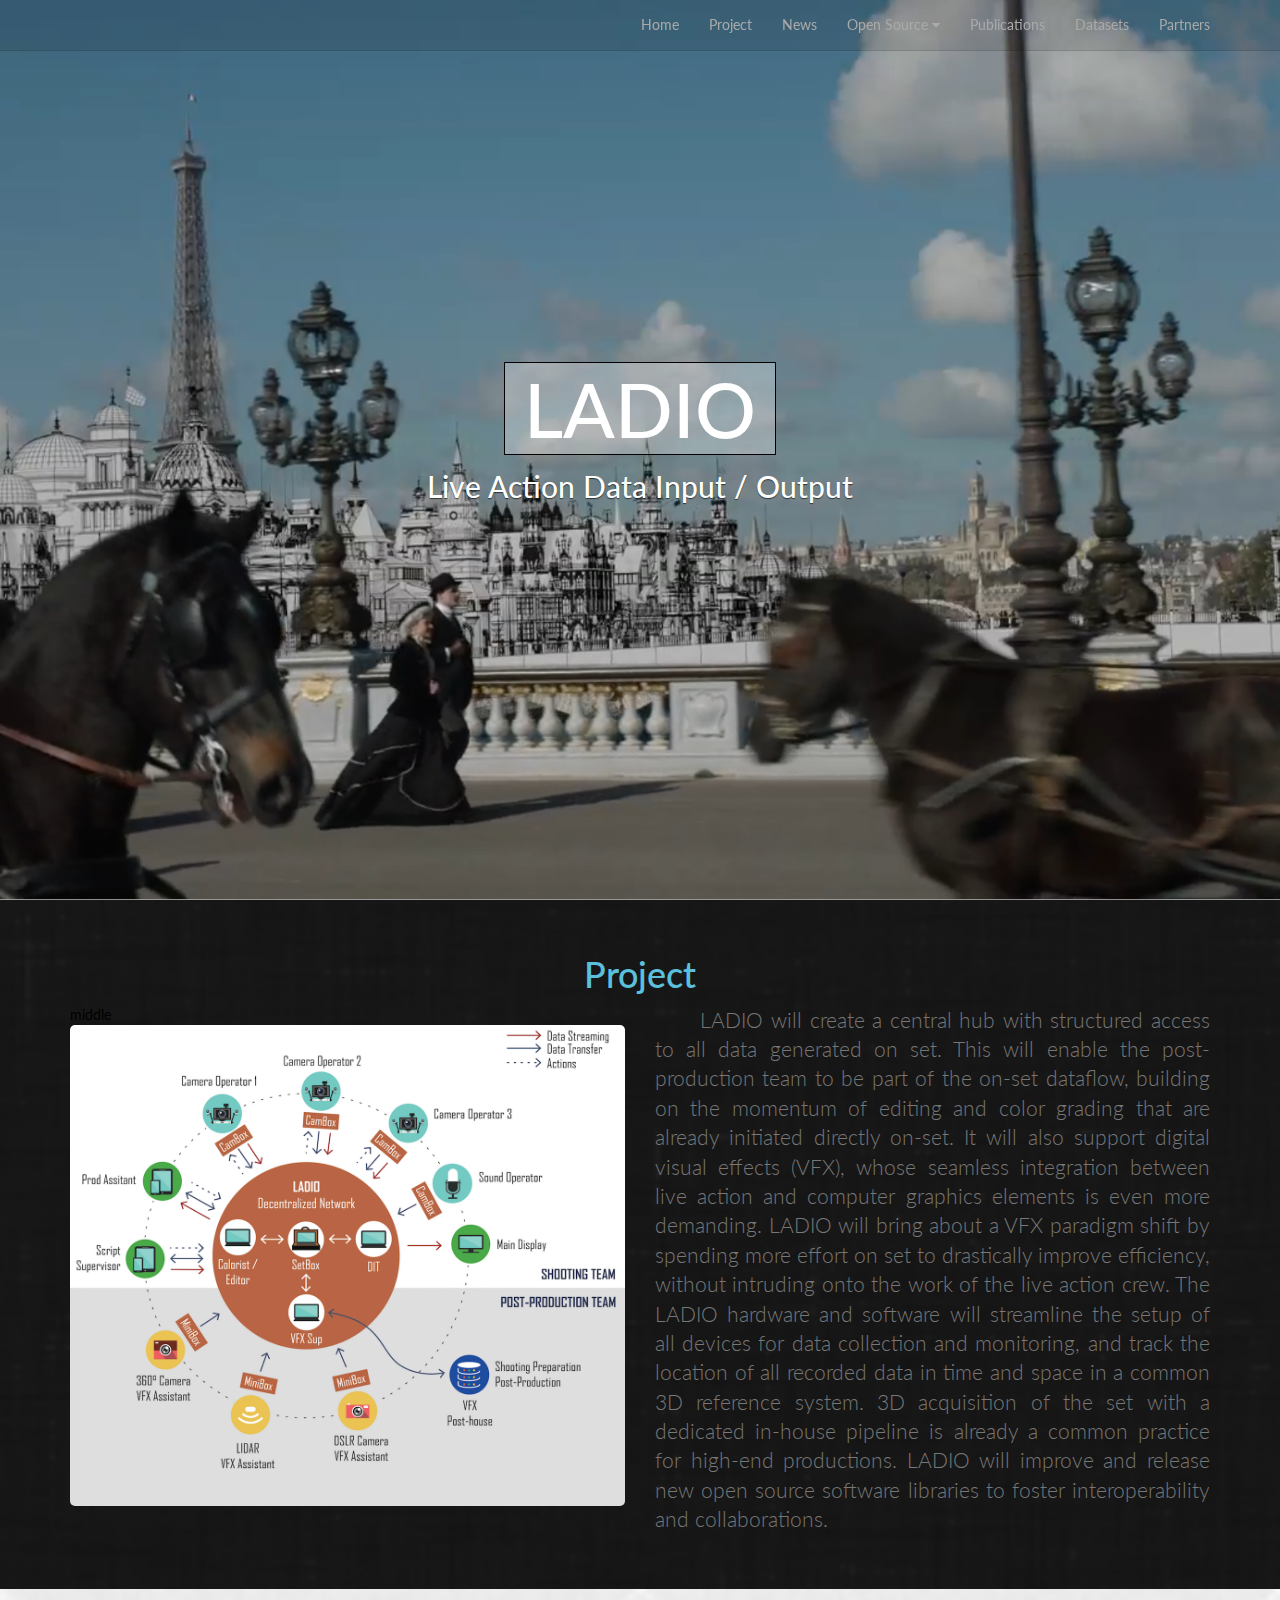
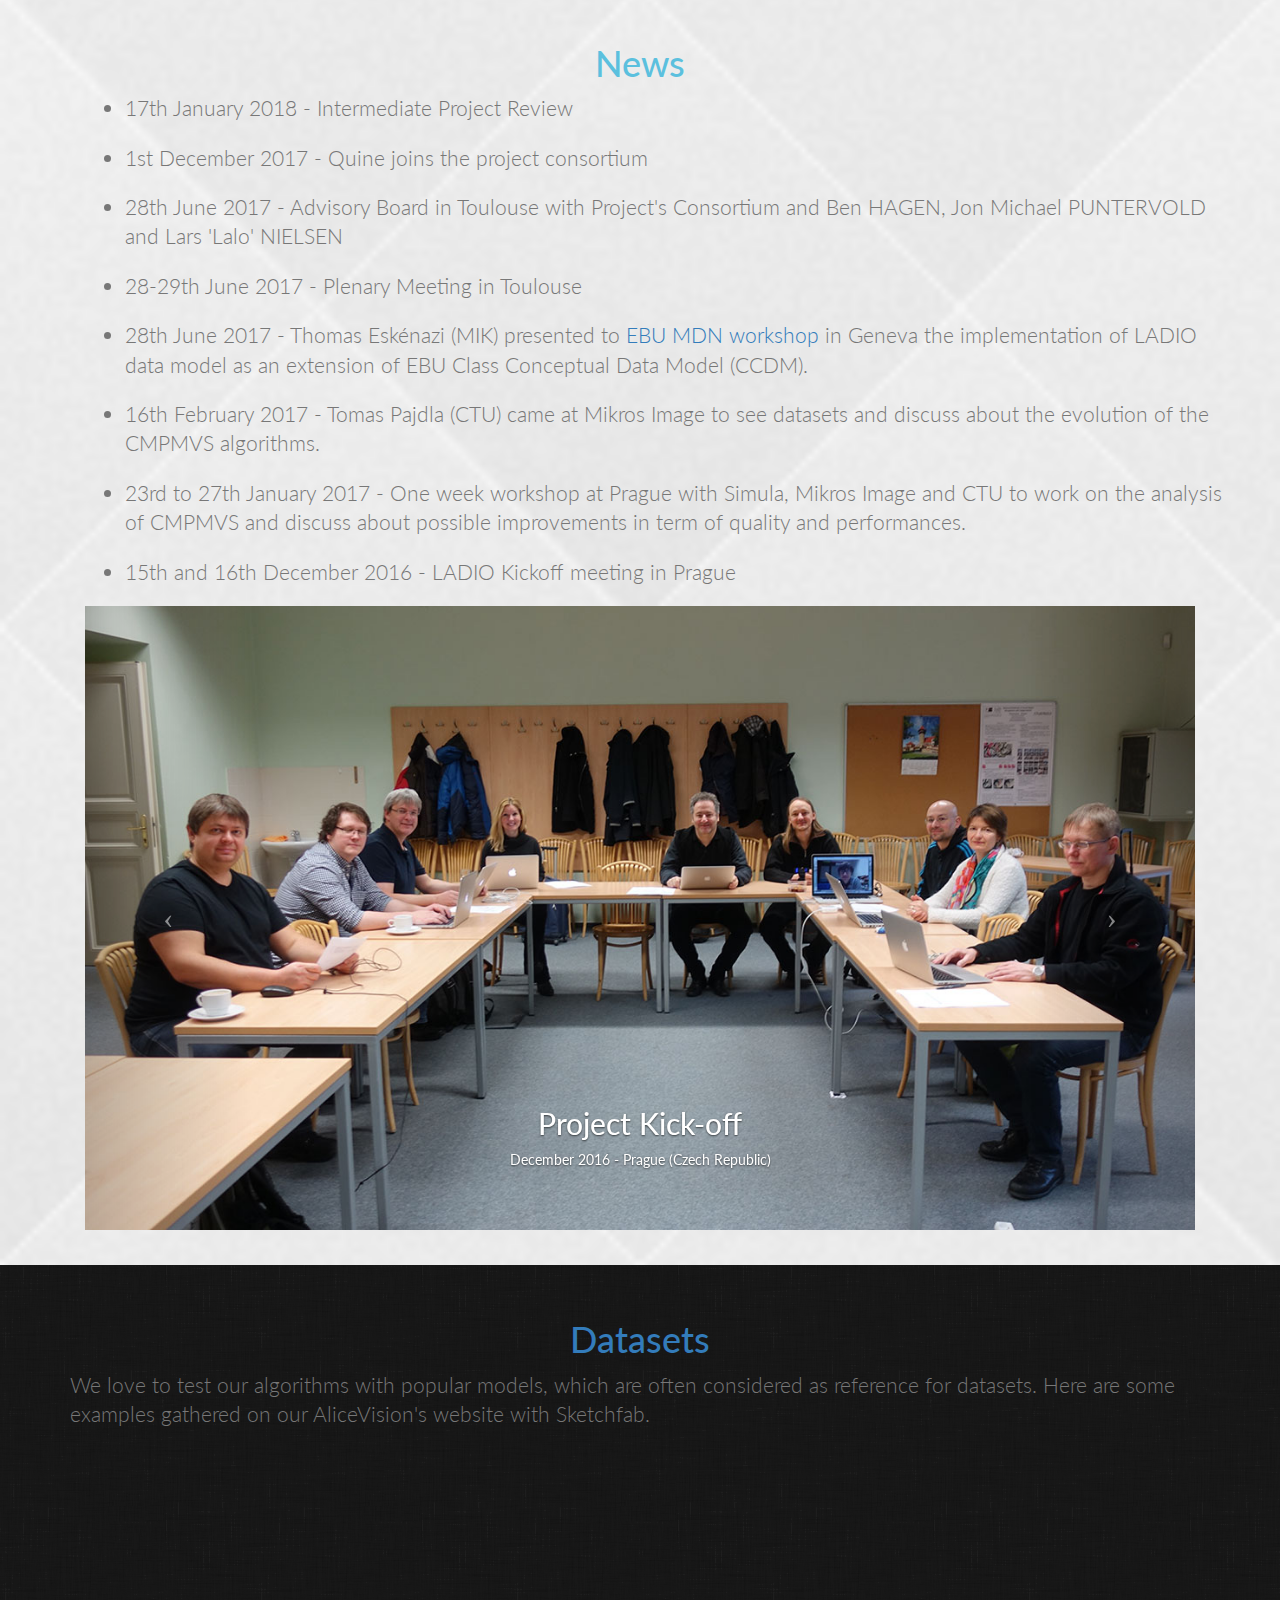
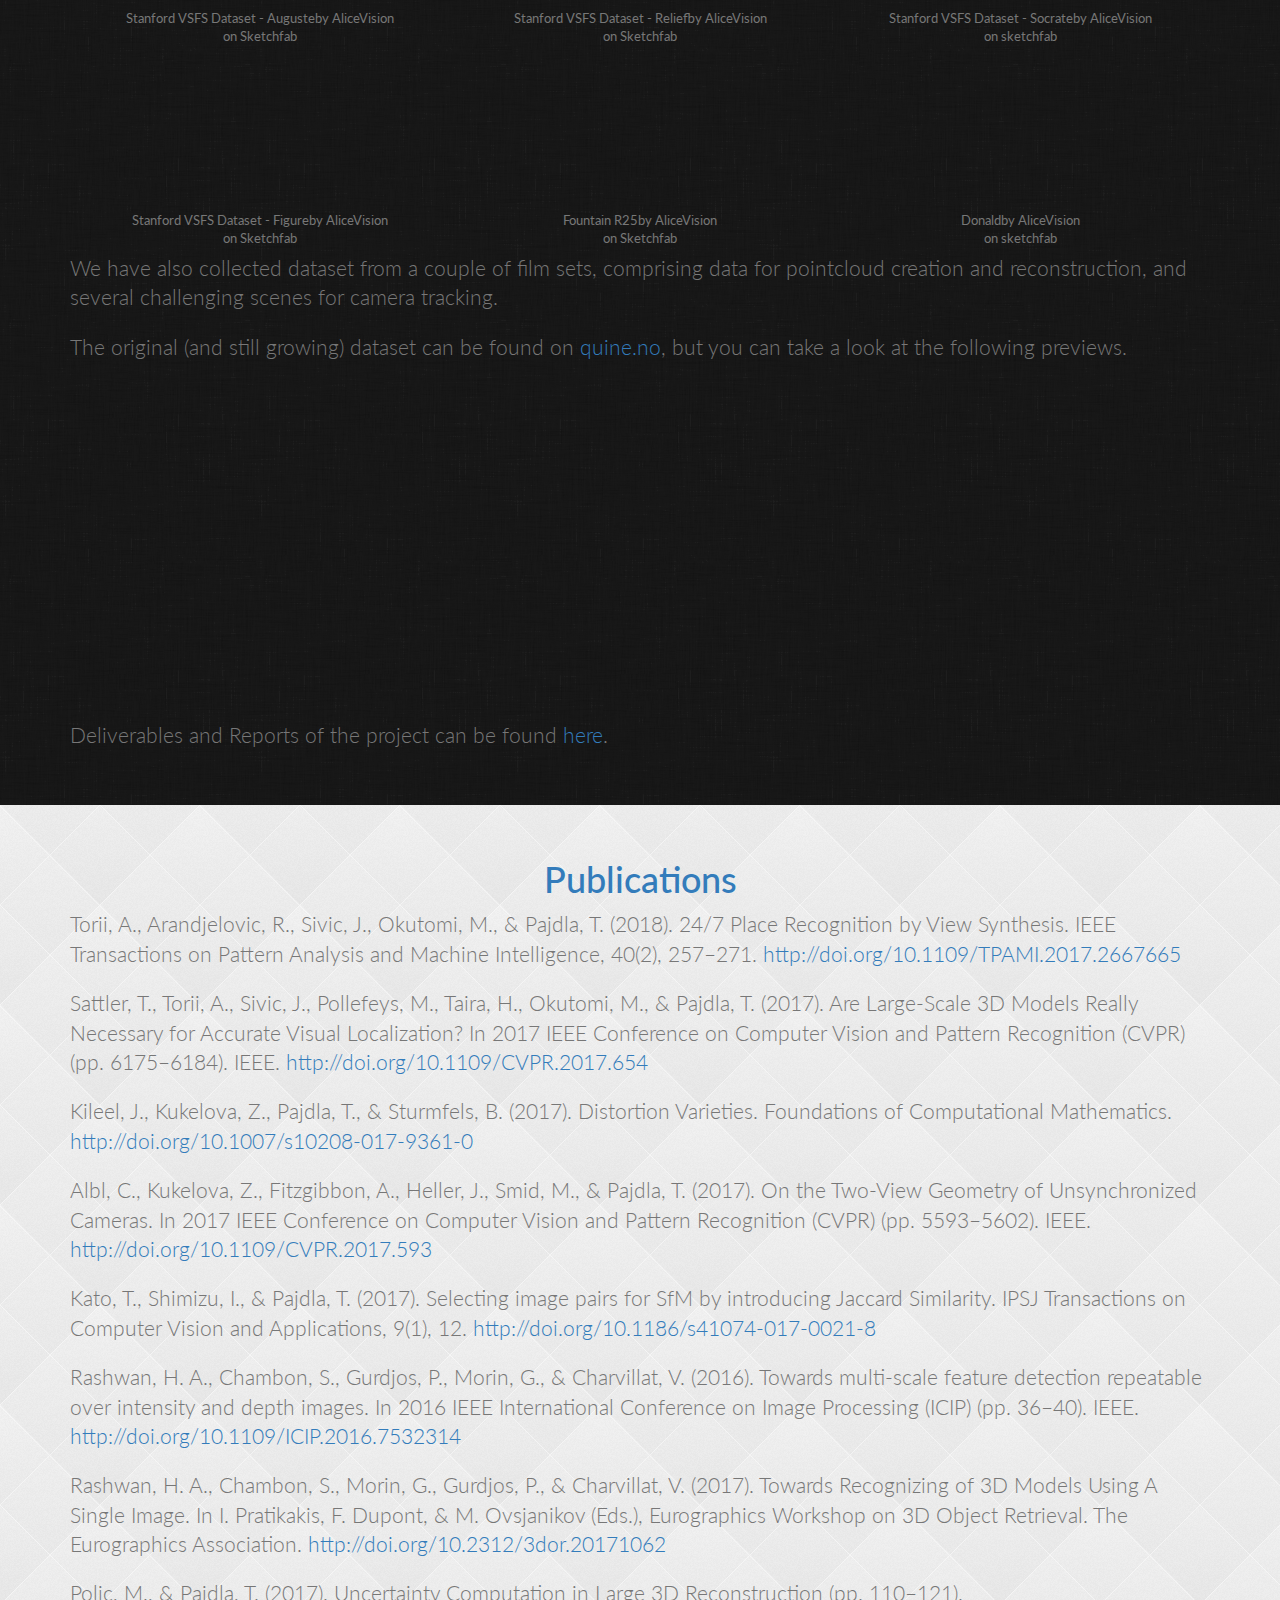
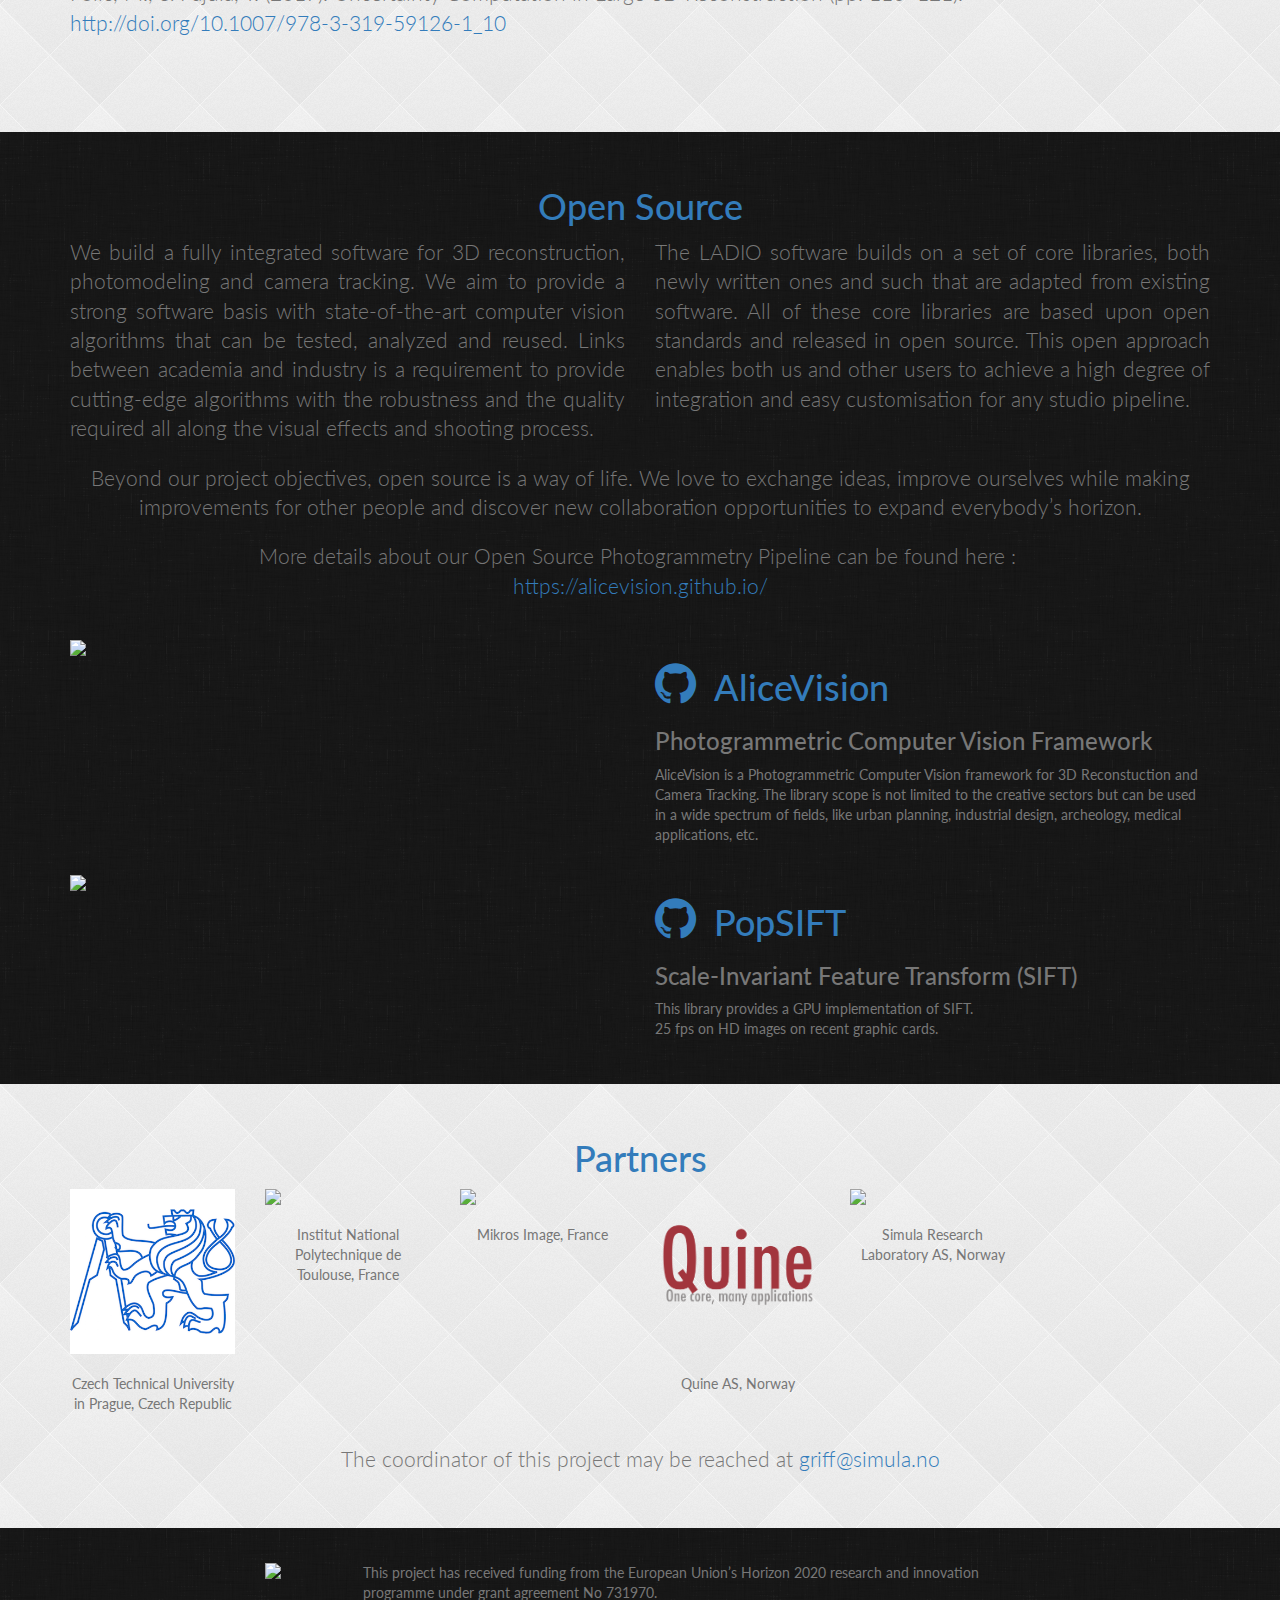
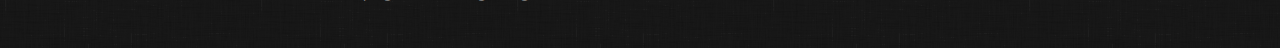
==== commit ccf2ee78: "[news] add Intermediate Project Review" ====
--- a/index.html
+++ b/index.html
@@ -4,6 +4,9 @@
 <head>
   <meta charset="utf-8">
   <meta name="viewport" content="width=device-width, initial-scale=1">
+  <meta name="description" content="LADIO provides a centralized management of all the data recorded during the shooting session with the ambition to enable the VFX team to integrate the on-set data flow properly and take down the frontier between shooting and post-production processes. LADIO proposes an original approach to keep track of all the data, metadata and production information structured in time but also in space. LADIO will enable a full understanding of the 3D space in which live action shooting takes place based on the open-source photogrammetry framework AliceVision for 3D reconstruction and camera tracking."/>
+  <meta name="keywords" content="AliceVision,On Set,Data Collection,On Set Pipeline,Film Production,Computer Vision,Computer Vision framework,Photogrammetry,3D Reconstruction,Camera Tracking,Library,Software,Application,CTU,Czech Technical University,Institut National Polytechnique de Toulouse,Mikros Image,Quine AS,Simula Research Laboratory AS,EU Project"/>
+  <title>LADIO EU Project - Live Action Data In/Out</title>
   <script type="text/javascript" src="https://cdnjs.cloudflare.com/ajax/libs/jquery/2.0.3/jquery.min.js"></script>
   <script type="text/javascript" src="https://netdna.bootstrapcdn.com/bootstrap/3.3.4/js/bootstrap.min.js"></script>
   <link href="https://cdnjs.cloudflare.com/ajax/libs/font-awesome/4.3.0/css/font-awesome.min.css" rel="stylesheet" type="text/css">
@@ -100,7 +103,14 @@
             <div class="row">
               <div class="col-md-12 text-center">
                 <ul class="lead text-left text-muted">
-                  <li>1st &nbsp;December 2017 - &nbsp;Quine joins the project consortium</li>
+                  <li>17th January 2018 - Intermediate Project Review</li>
+                </ul>
+              </div>
+            </div>
+            <div class="row">
+              <div class="col-md-12 text-center">
+                <ul class="lead text-left text-muted">
+                  <li>1st December 2017 - Quine joins the project consortium</li>
                 </ul>
               </div>
             </div>
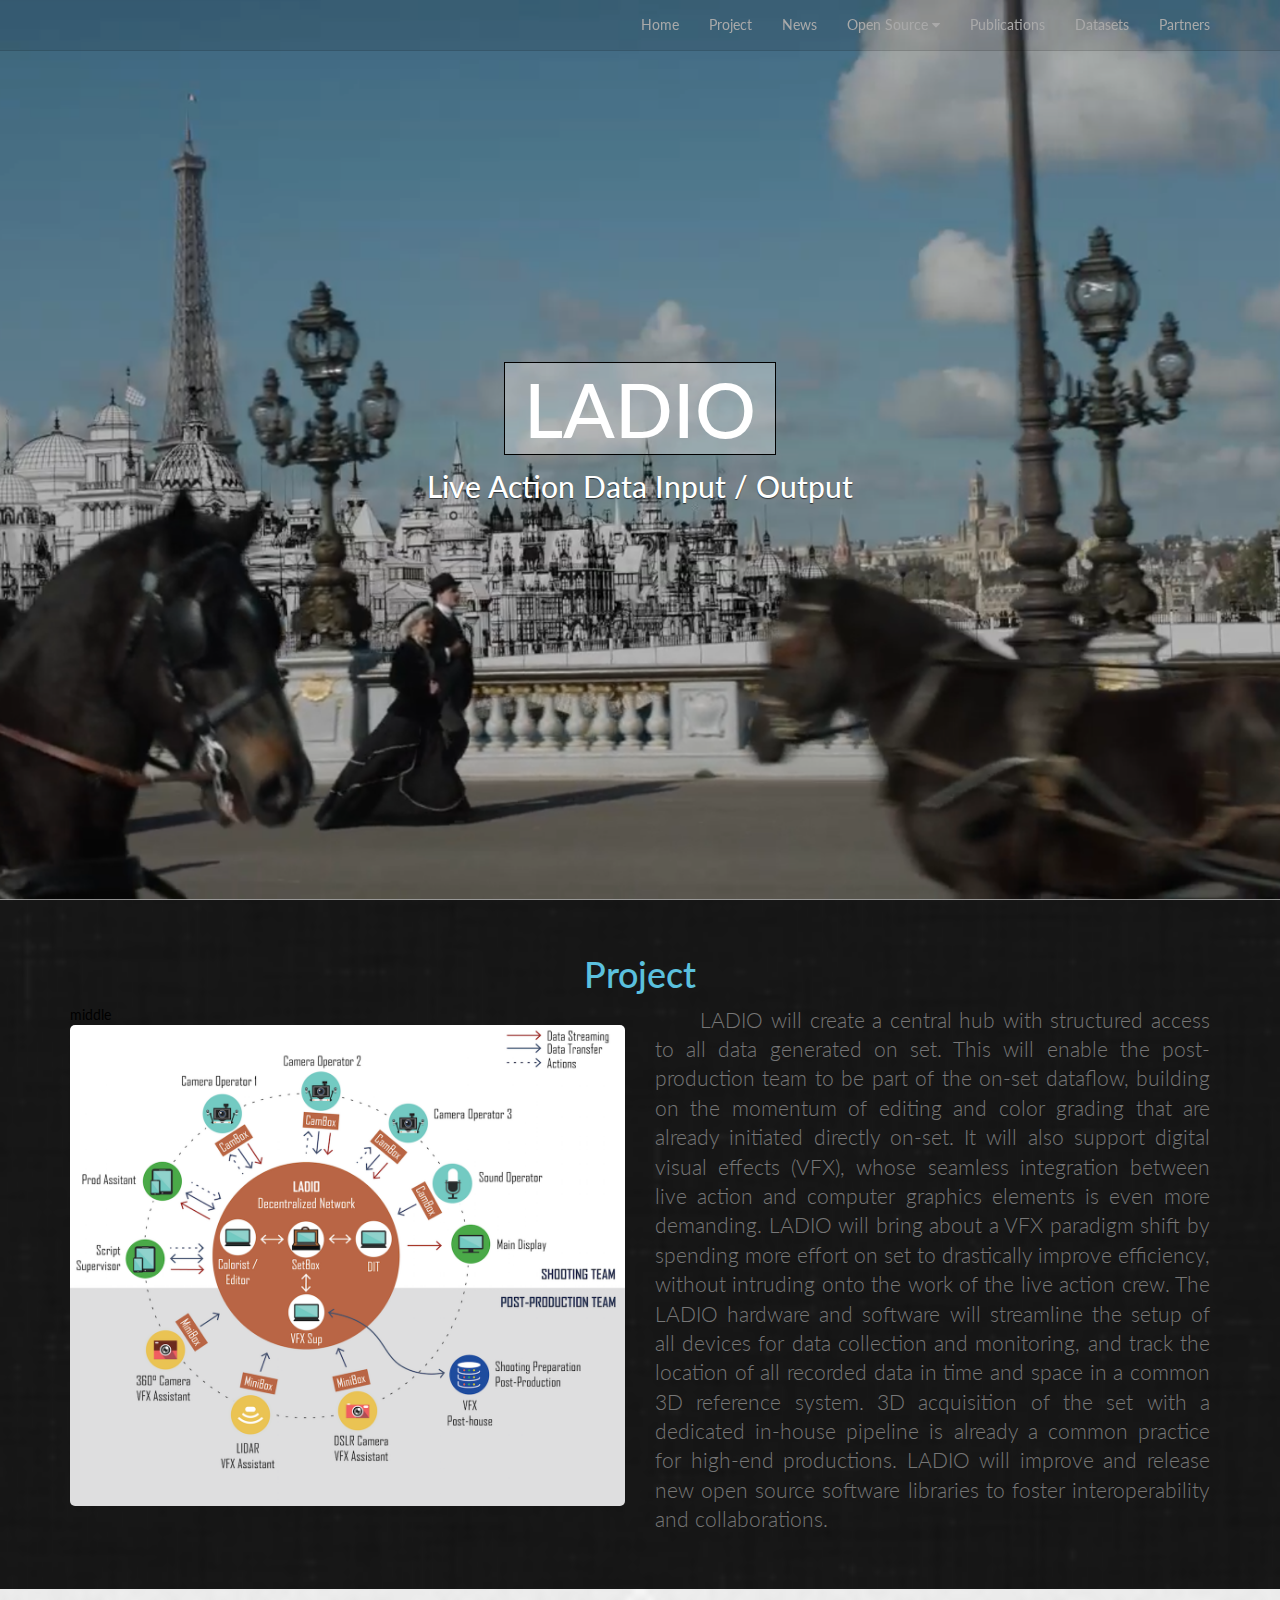
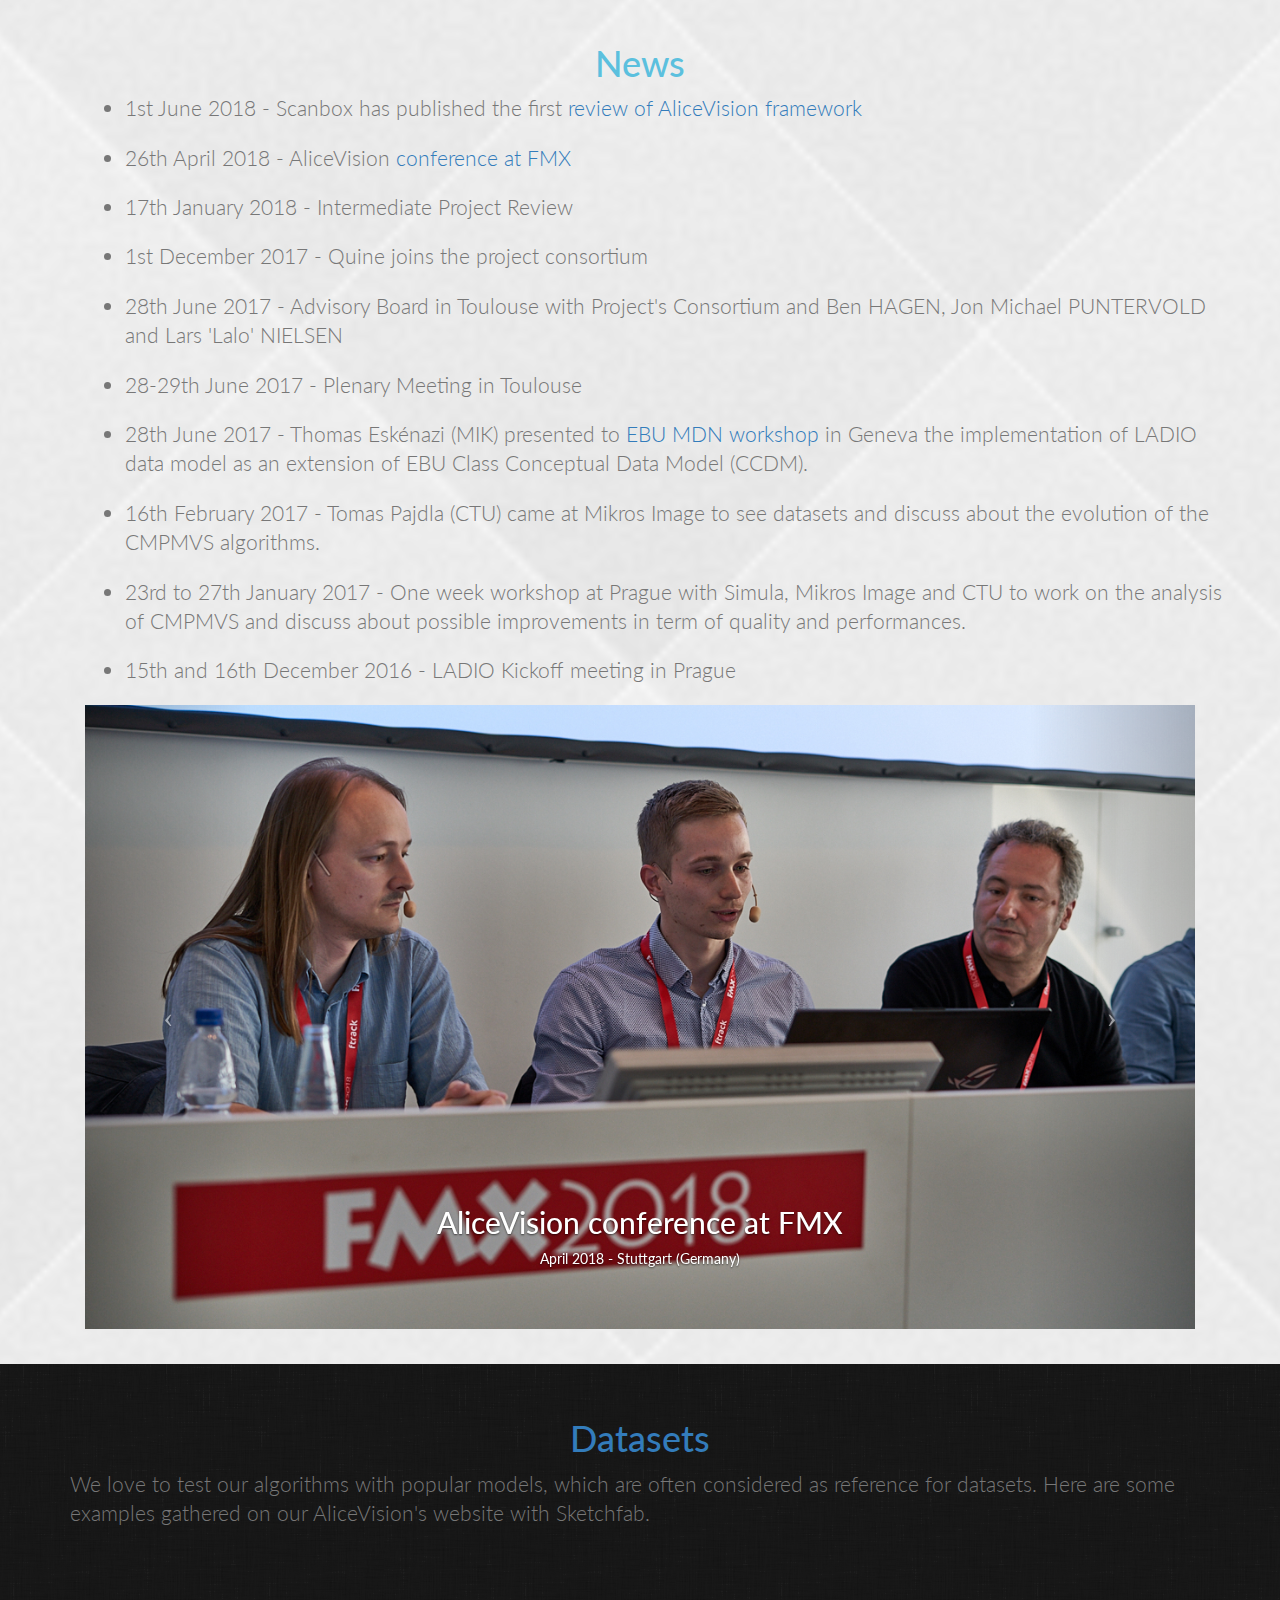
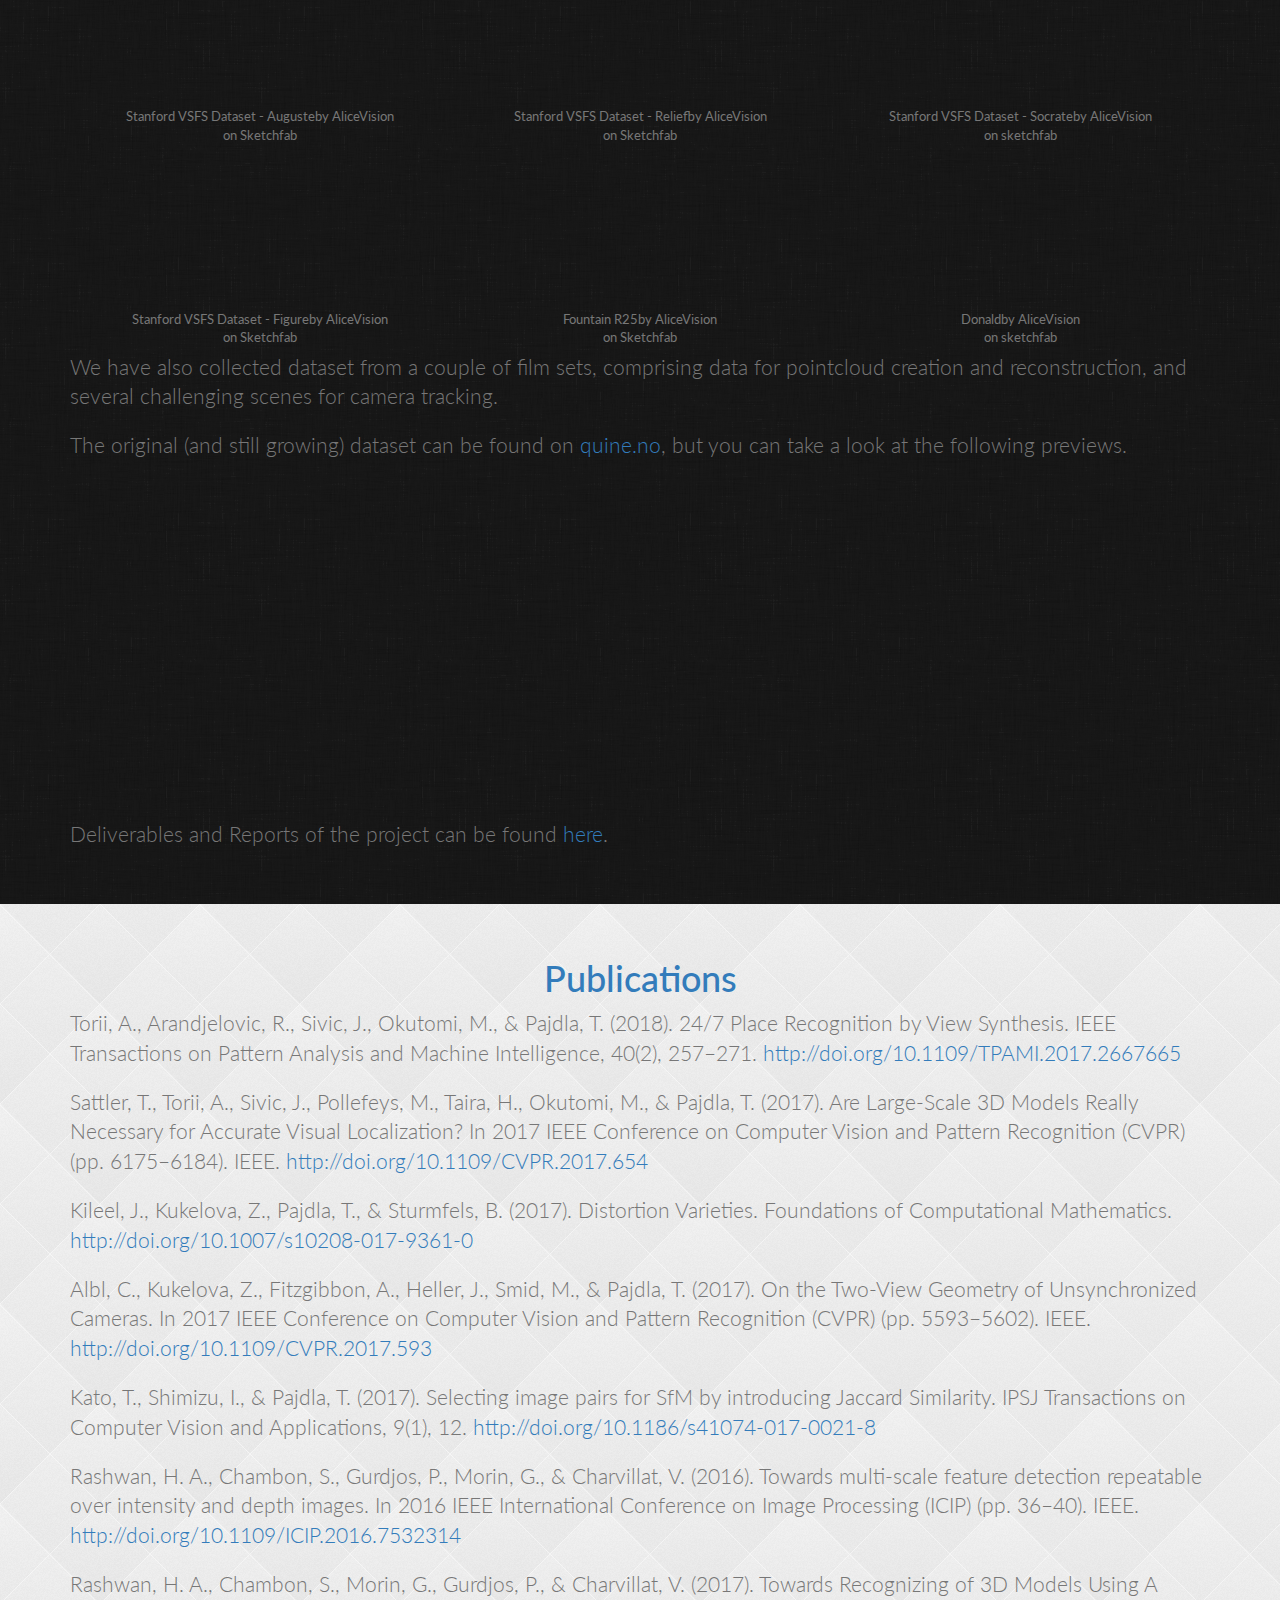
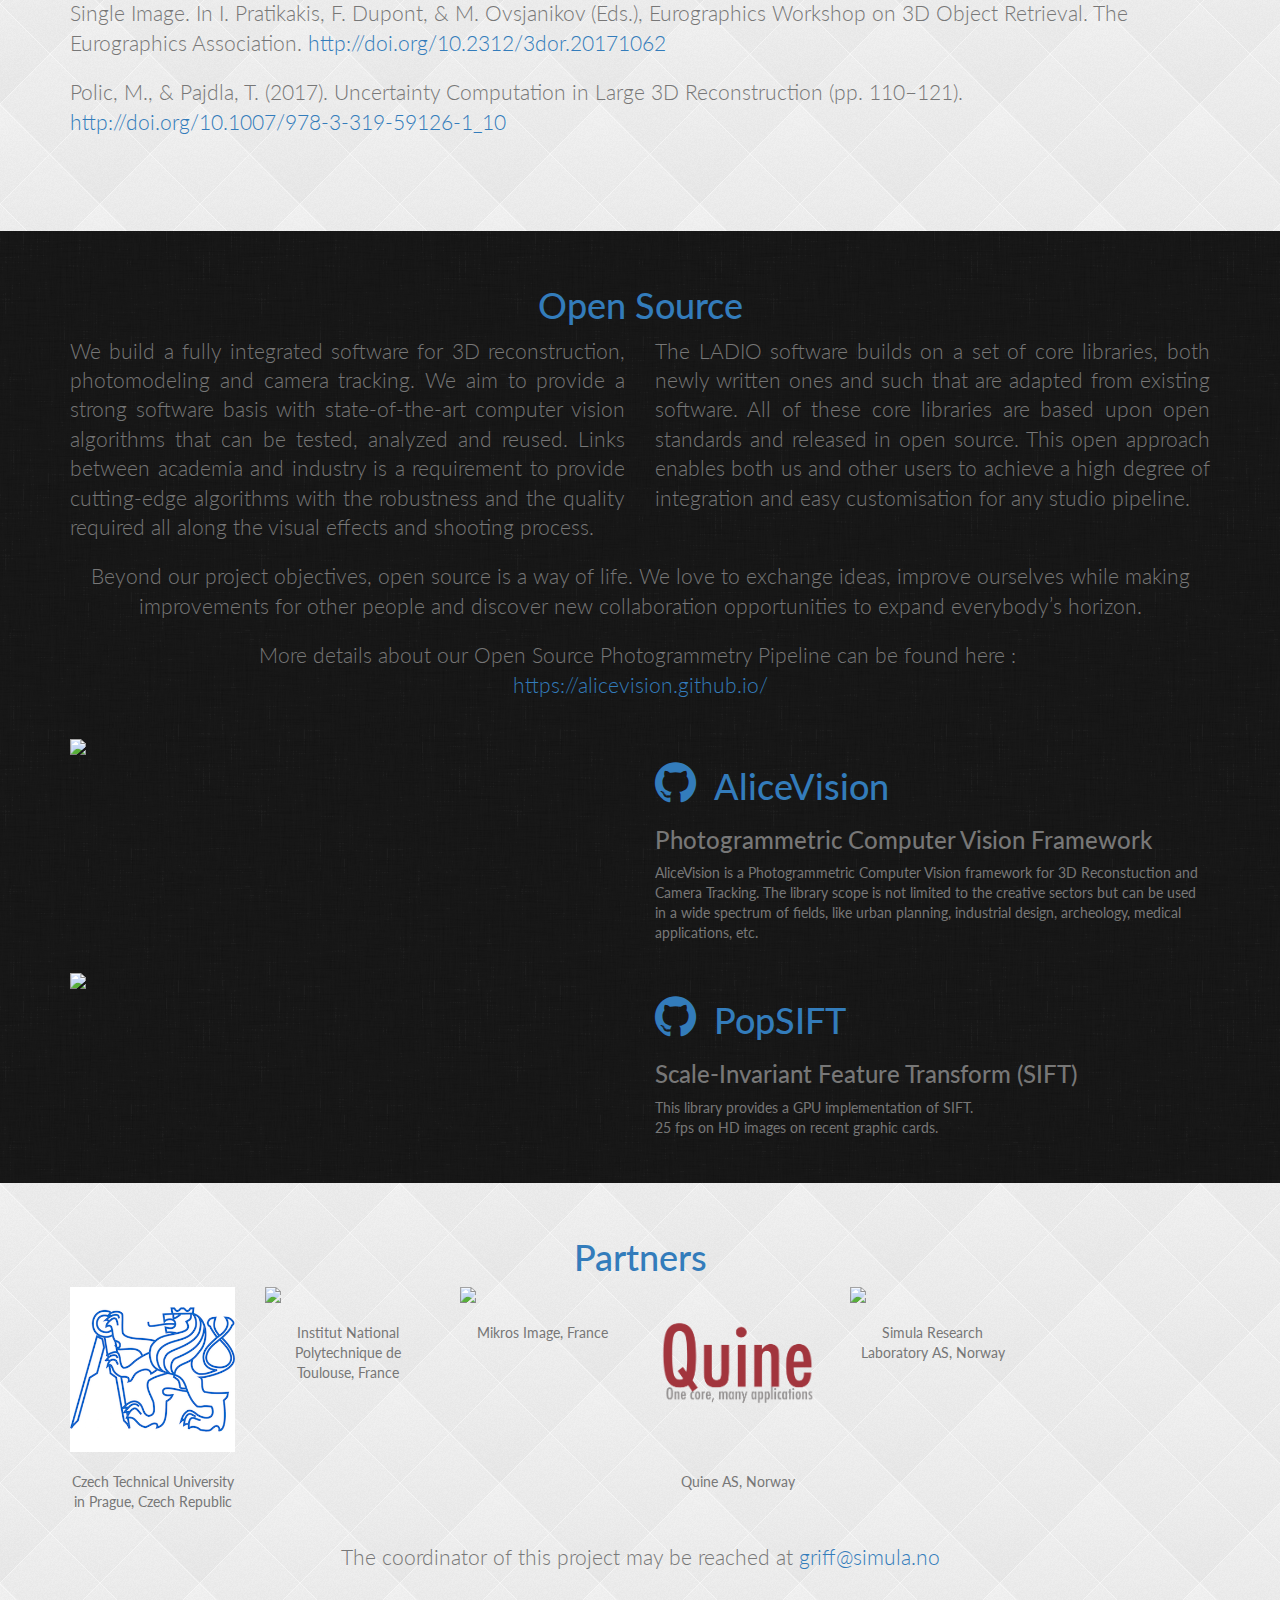
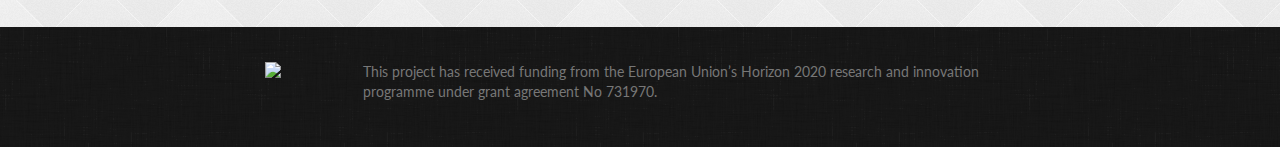
==== commit e1425708: "Merge pull request #4 from alicevision/news_06_2018" ====
--- a/index.html
+++ b/index.html
@@ -5,7 +5,7 @@
   <meta charset="utf-8">
   <meta name="viewport" content="width=device-width, initial-scale=1">
   <meta name="description" content="LADIO provides a centralized management of all the data recorded during the shooting session with the ambition to enable the VFX team to integrate the on-set data flow properly and take down the frontier between shooting and post-production processes. LADIO proposes an original approach to keep track of all the data, metadata and production information structured in time but also in space. LADIO will enable a full understanding of the 3D space in which live action shooting takes place based on the open-source photogrammetry framework AliceVision for 3D reconstruction and camera tracking."/>
-  <meta name="keywords" content="AliceVision,On Set,Data Collection,On Set Pipeline,Film Production,Computer Vision,Computer Vision framework,Photogrammetry,3D Reconstruction,Camera Tracking,Library,Software,Application,CTU,Czech Technical University,Institut National Polytechnique de Toulouse,Mikros Image,Quine AS,Simula Research Laboratory AS,EU Project"/>
+  <meta name="keywords" content="Ladio,Ladio Project,LadioProject,Ladio-Project,LADIO EU Project,EU Project,Live Action Data In/Out,AliceVision,On Set,Data Collection,On Set Pipeline,Film Production,Computer Vision,Computer Vision framework,Photogrammetry,3D Reconstruction,Camera Tracking,Library,Software,Application,CTU,Czech Technical University,Institut National Polytechnique de Toulouse,Mikros Image,Quine AS,Simula Research Laboratory AS,EU Project"/>
   <title>LADIO EU Project - Live Action Data In/Out</title>
   <script type="text/javascript" src="https://cdnjs.cloudflare.com/ajax/libs/jquery/2.0.3/jquery.min.js"></script>
   <script type="text/javascript" src="https://netdna.bootstrapcdn.com/bootstrap/3.3.4/js/bootstrap.min.js"></script>
@@ -100,6 +100,20 @@
         <div class="col-md-12">
           <h1 class="text-center text-info" id="news">News</h1>
           <div class="container">
+              <div class="row">
+                <div class="col-md-12 text-center">
+                  <ul class="lead text-left text-muted">
+                    <li>1st June 2018 - Scanbox has published the first <a href="https://scanbox.xyz/blog/alicevision-opensource-photogrammetry/" target="_blank">review of AliceVision framework</a></li>
+                  </ul>
+                </div>
+              </div>
+            <div class="row">
+              <div class="col-md-12 text-center">
+                <ul class="lead text-left text-muted">
+                  <li>26th April 2018 - AliceVision <a href="https://fmx.de/program2018/event/12710" target="_blank">conference at FMX</a></li>
+                </ul>
+              </div>
+            </div>
             <div class="row">
               <div class="col-md-12 text-center">
                 <ul class="lead text-left text-muted">
@@ -172,30 +186,30 @@
             <div class="carousel slide" id="fullcarousel-example" data-interval="4000" data-ride="carousel">
               <div class="carousel-inner">
                 <div class="item active">
-                  <img src="images/news/kickoff_prague_16dec2016.002.jpg">
-                  <div class="carousel-caption">
-                    <h2>Project Kick-off</h2>
-                    <p>December 2016 - Prague (Czech Republic)</p>
-                  </div>
-                </div>
-                <div class="item">
-                  <img src="images/news/kickoff_prague_16dec2016.001.jpg">
-                  <div class="carousel-caption">
-                    <h2>Project Kick-off</h2>
-                    <p>December 2016 - Prague (Czech Republic)</p>
-                  </div>
-                </div>
-                <div class="item">
-                  <img src="images/news/plenary-TLS-june17_A.jpg">
-                  <div class="carousel-caption">
-                    <h2>Plenary Meeting</h2>
+                  <img src="images/news/fmx_april18_A.jpg">
+                  <div class="carousel-caption">
+                    <h2>AliceVision conference at FMX</h2>
+                    <p>April 2018 - Stuttgart (Germany)</p>
+                  </div>
+                </div>
+                <div class="item">
+                  <img src="images/news/fmx_april18_B.jpg">
+                  <div class="carousel-caption">
+                    <h2>AliceVision conference at FMX</h2>
+                    <p>April 2018 - Stuttgart (Germany)</p>
+                  </div>
+                </div>
+                <div class="item">
+                  <img src="images/news/advisroyboard-TLS-june17_A.jpg">
+                  <div class="carousel-caption">
+                    <h2>Advisory Board</h2>
                     <p>June 2017 - Toulouse (France)</p>
                   </div>
                 </div>
                 <div class="item">
-                  <img src="images/news/plenary-TLS-june17_B.jpg">
-                  <div class="carousel-caption">
-                    <h2>Plenary Meeting</h2>
+                  <img src="images/news/advisroyboard-TLS-june17_B.jpg">
+                  <div class="carousel-caption">
+                    <h2>Advisory Board</h2>
                     <p>June 2017 - Toulouse (France)</p>
                   </div>
                 </div>
@@ -209,17 +223,31 @@
                   </div>
                 </div>
                 <div class="item">
-                  <img src="images/news/advisroyboard-TLS-june17_A.jpg">
-                  <div class="carousel-caption">
-                    <h2>Advisory Board</h2>
+                  <img src="images/news/plenary-TLS-june17_A.jpg">
+                  <div class="carousel-caption">
+                    <h2>Plenary Meeting</h2>
                     <p>June 2017 - Toulouse (France)</p>
                   </div>
                 </div>
                 <div class="item">
-                  <img src="images/news/advisroyboard-TLS-june17_B.jpg">
-                  <div class="carousel-caption">
-                    <h2>Advisory Board</h2>
+                  <img src="images/news/plenary-TLS-june17_B.jpg">
+                  <div class="carousel-caption">
+                    <h2>Plenary Meeting</h2>
                     <p>June 2017 - Toulouse (France)</p>
+                  </div>
+                </div>
+                <div class="item">
+                  <img src="images/news/kickoff_prague_16dec2016.002.jpg">
+                  <div class="carousel-caption">
+                    <h2>Project Kick-off</h2>
+                    <p>December 2016 - Prague (Czech Republic)</p>
+                  </div>
+                </div>
+                <div class="item">
+                  <img src="images/news/kickoff_prague_16dec2016.001.jpg">
+                  <div class="carousel-caption">
+                    <h2>Project Kick-off</h2>
+                    <p>December 2016 - Prague (Czech Republic)</p>
                   </div>
                 </div>
               </div>
@@ -467,7 +495,7 @@
         <div class="container">
           <div class="row text-center">
             <div class="col-md-2">
-              <a href="http://cmp.felk.cvut.cz/">
+              <a href="http://people.ciirc.cvut.cz/~pajdla">
                 <img src="images/partners/ctu_300x300.png" class="center-block img-responsive">
                 <p class="text-muted">
                   <br>Czech Technical University in Prague, Czech Republic</p>
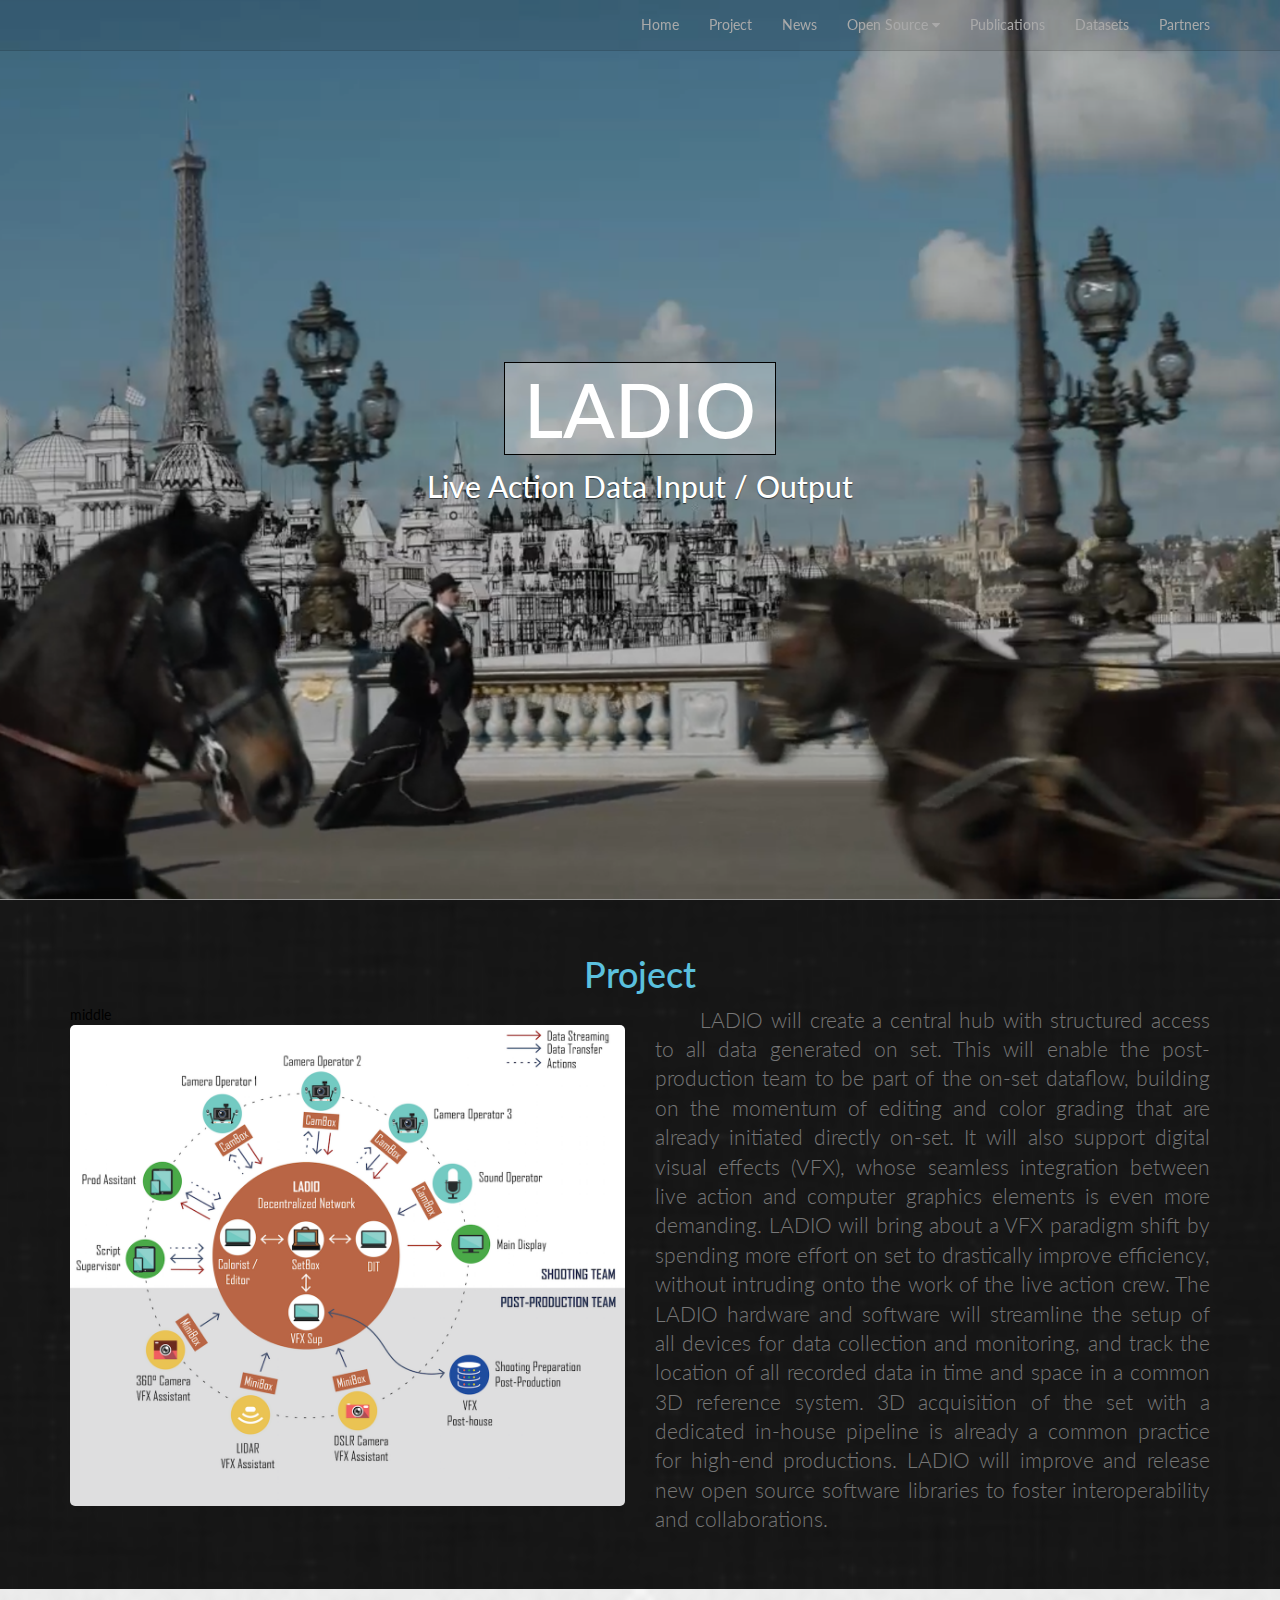
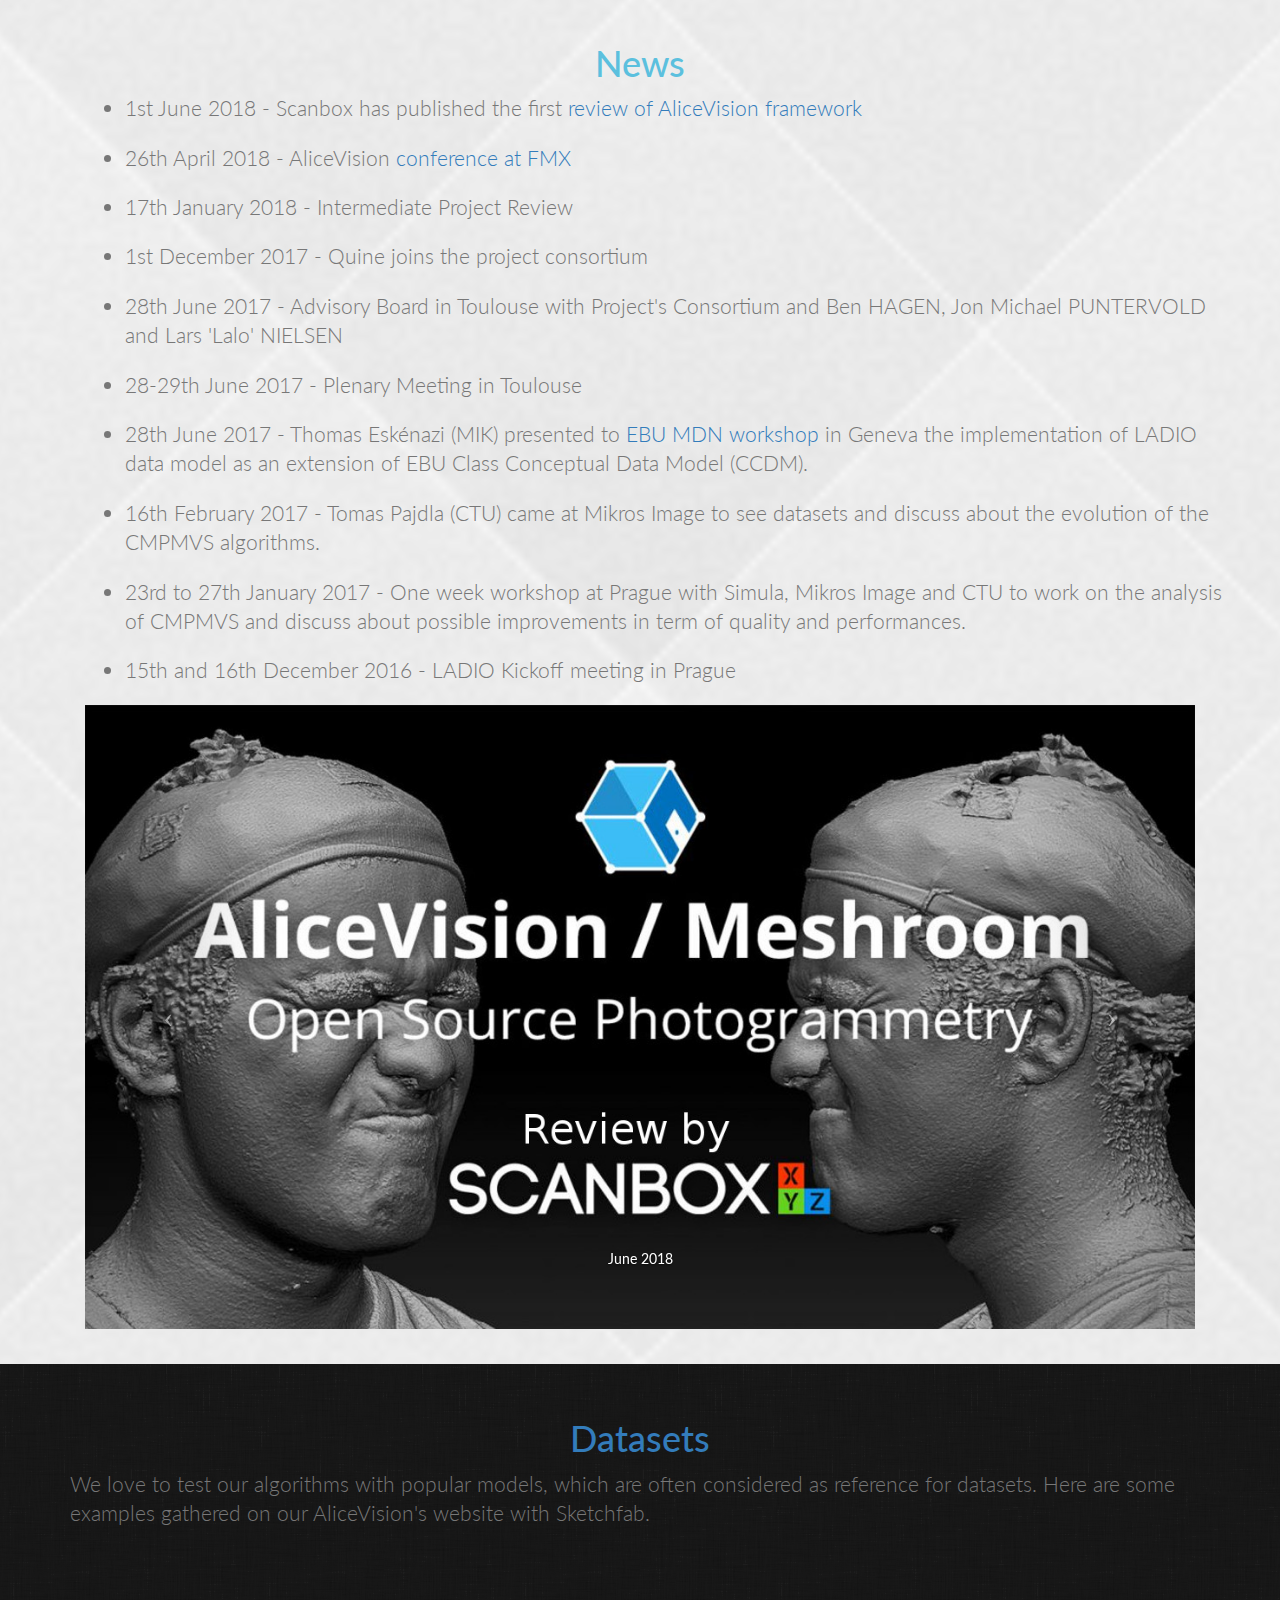
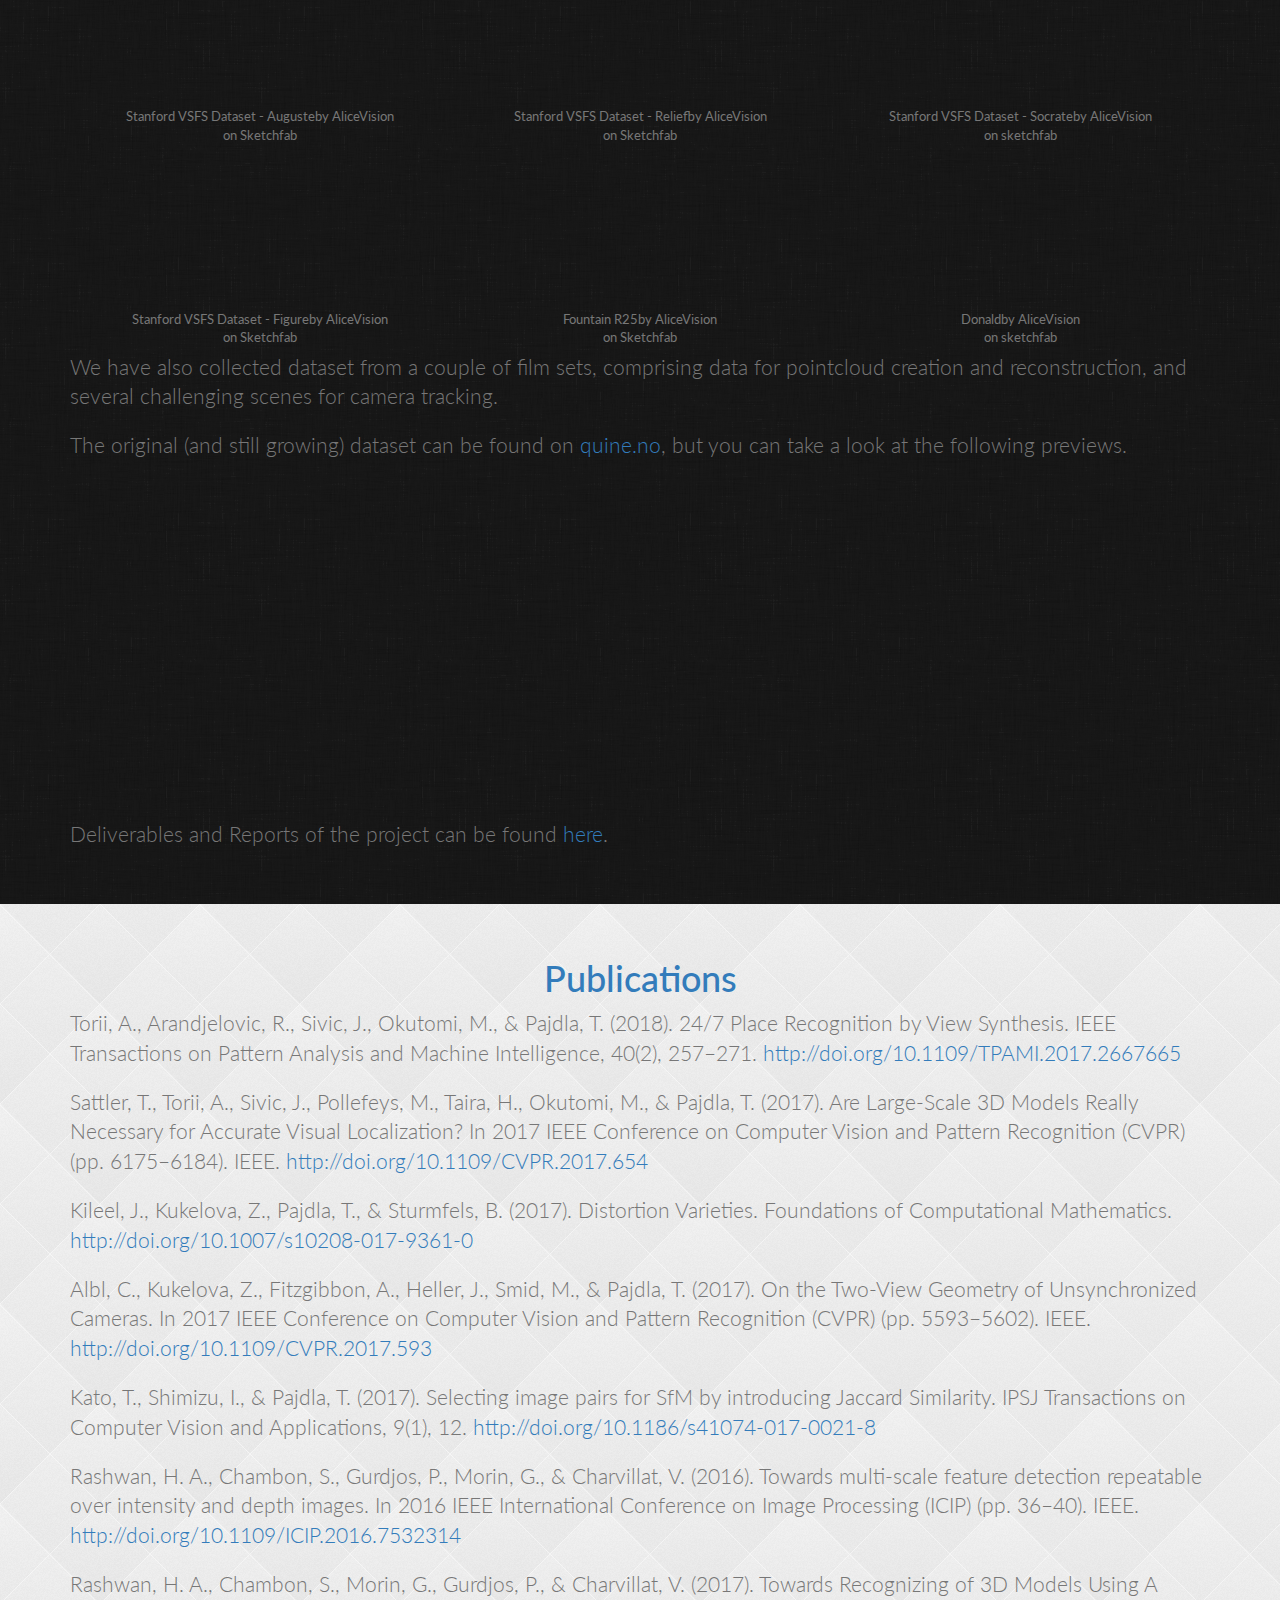
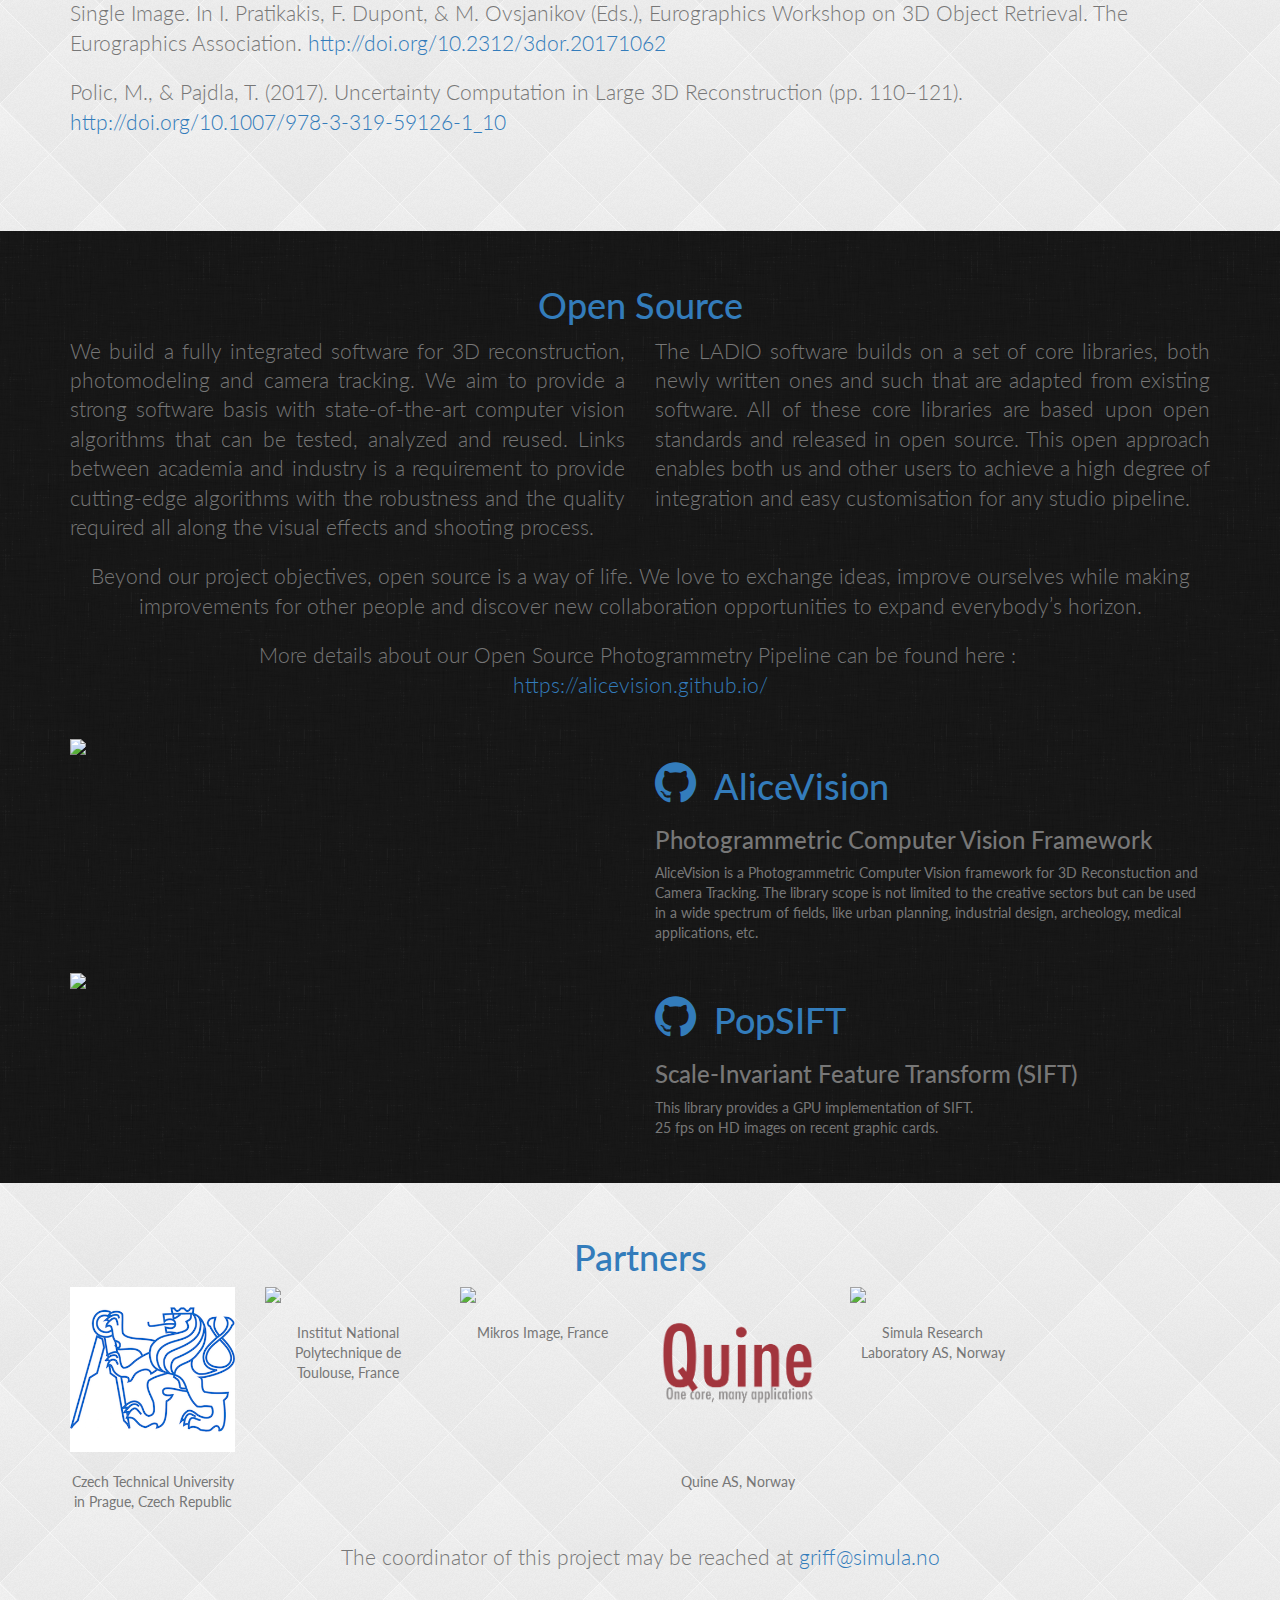
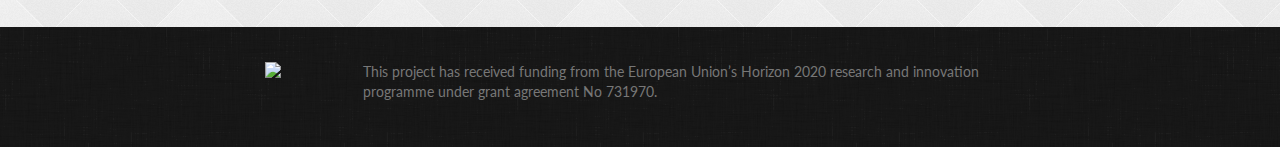
==== commit dd732a4d: "[news] Add carousel picture for scanbox review" ====
--- a/index.html
+++ b/index.html
@@ -186,6 +186,13 @@
             <div class="carousel slide" id="fullcarousel-example" data-interval="4000" data-ride="carousel">
               <div class="carousel-inner">
                 <div class="item active">
+                    <img src="images/news/scanbox_june18.jpg">
+                    <div class="carousel-caption">
+                      <!-- title in the picture -->
+                      <p>June 2018</p>
+                    </div>
+                </div>
+                <div class="item">
                   <img src="images/news/fmx_april18_A.jpg">
                   <div class="carousel-caption">
                     <h2>AliceVision conference at FMX</h2>
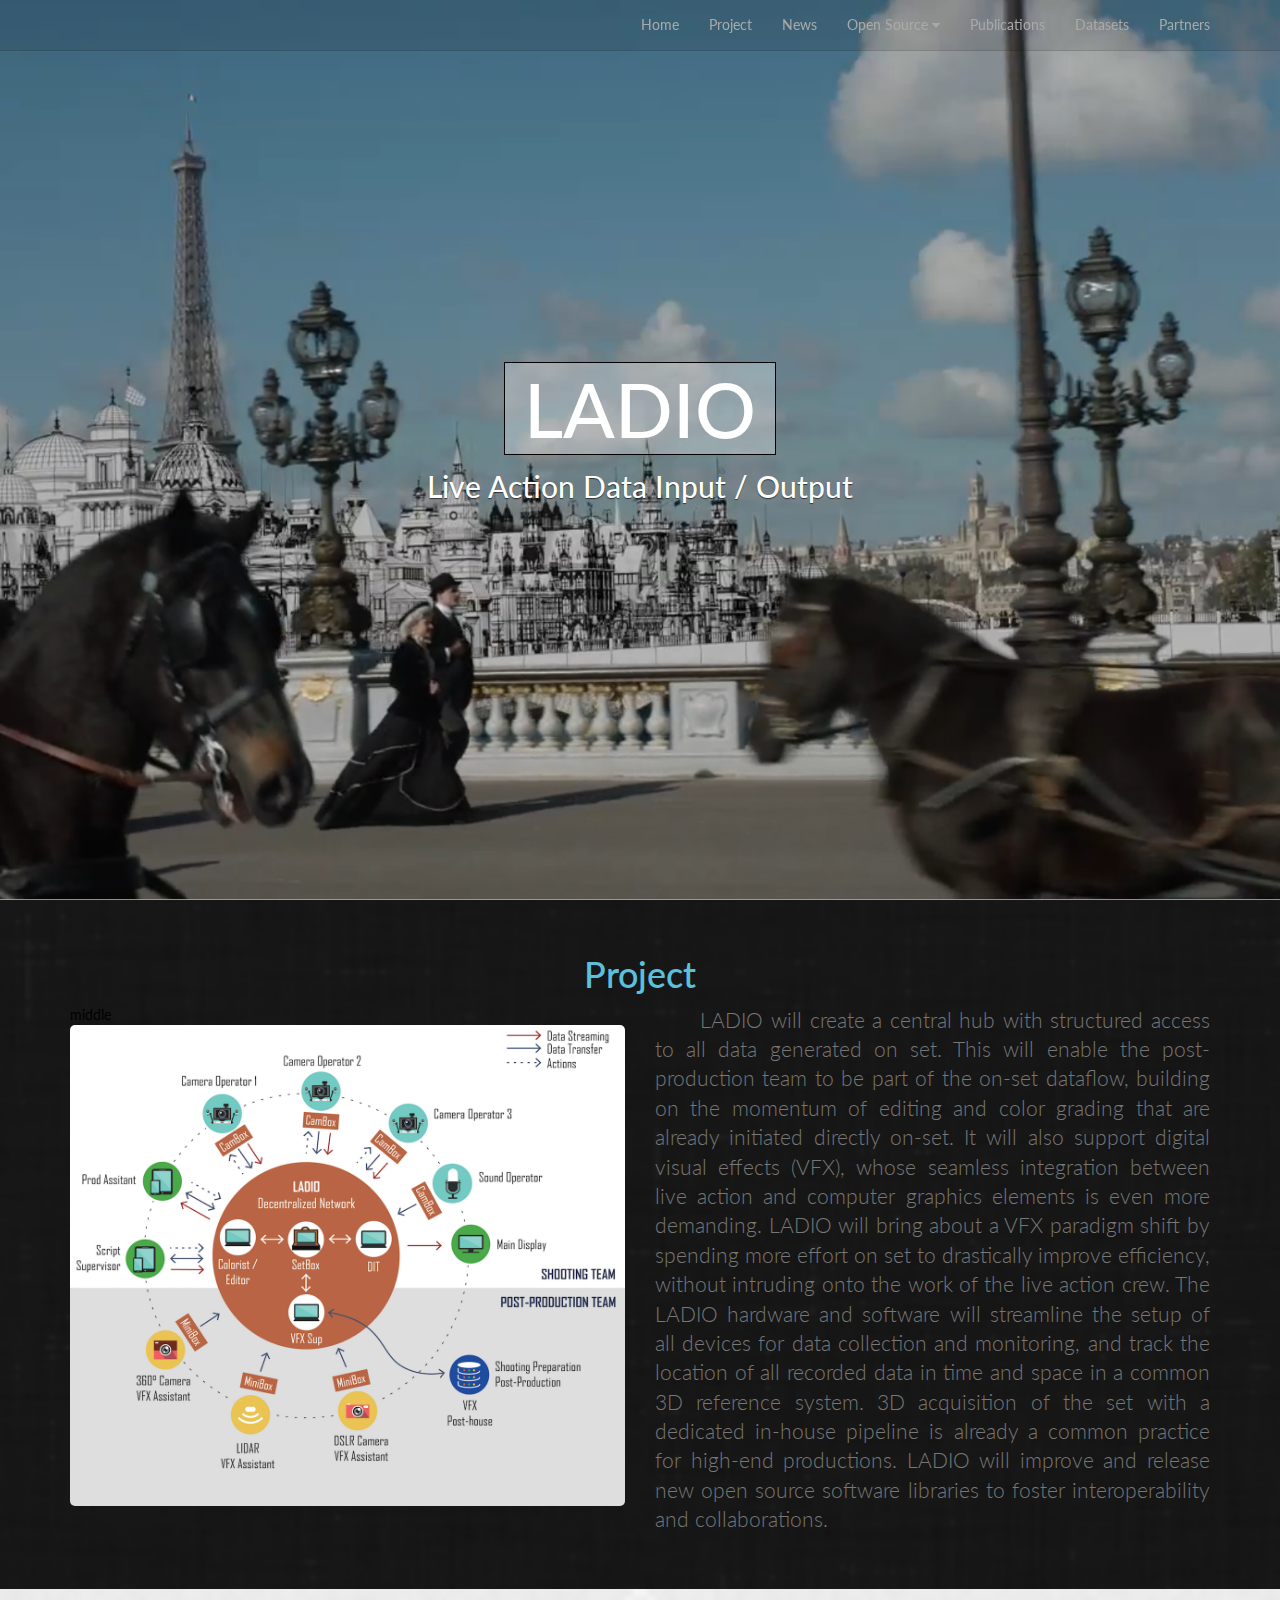
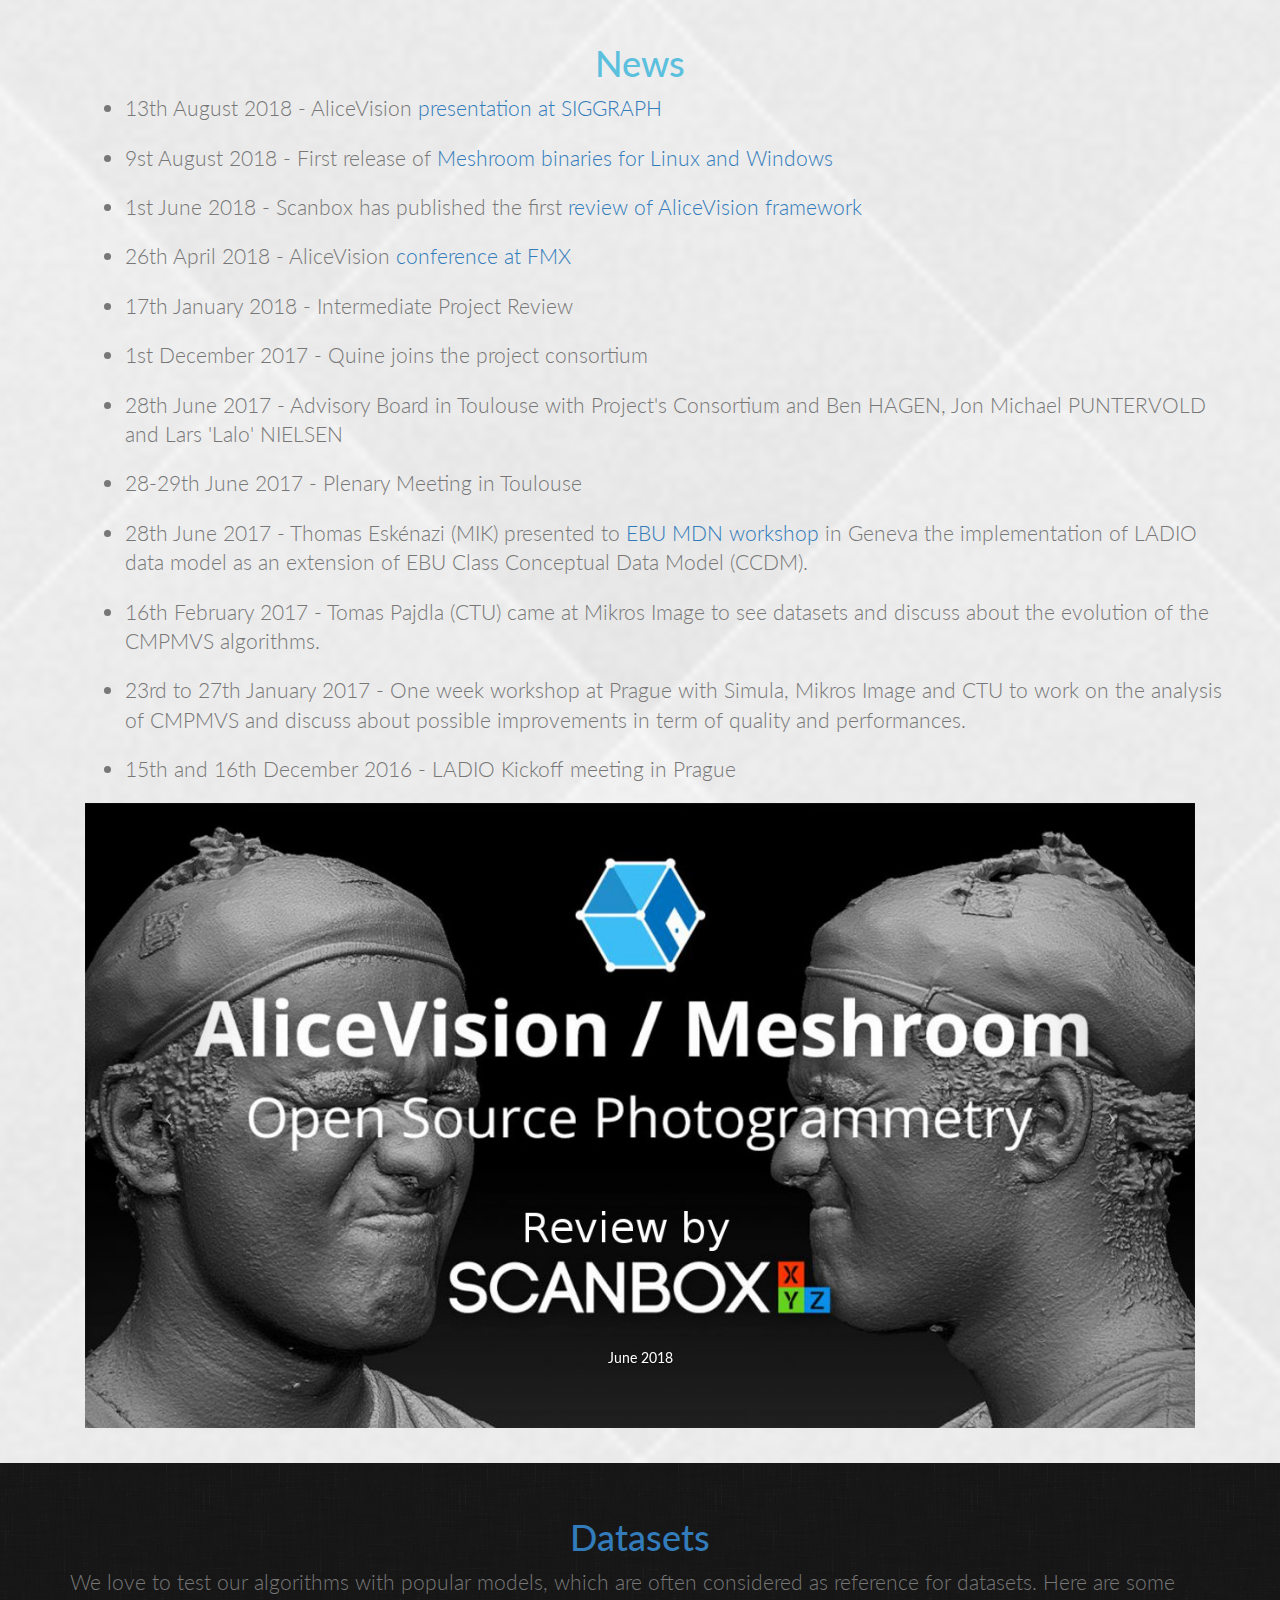
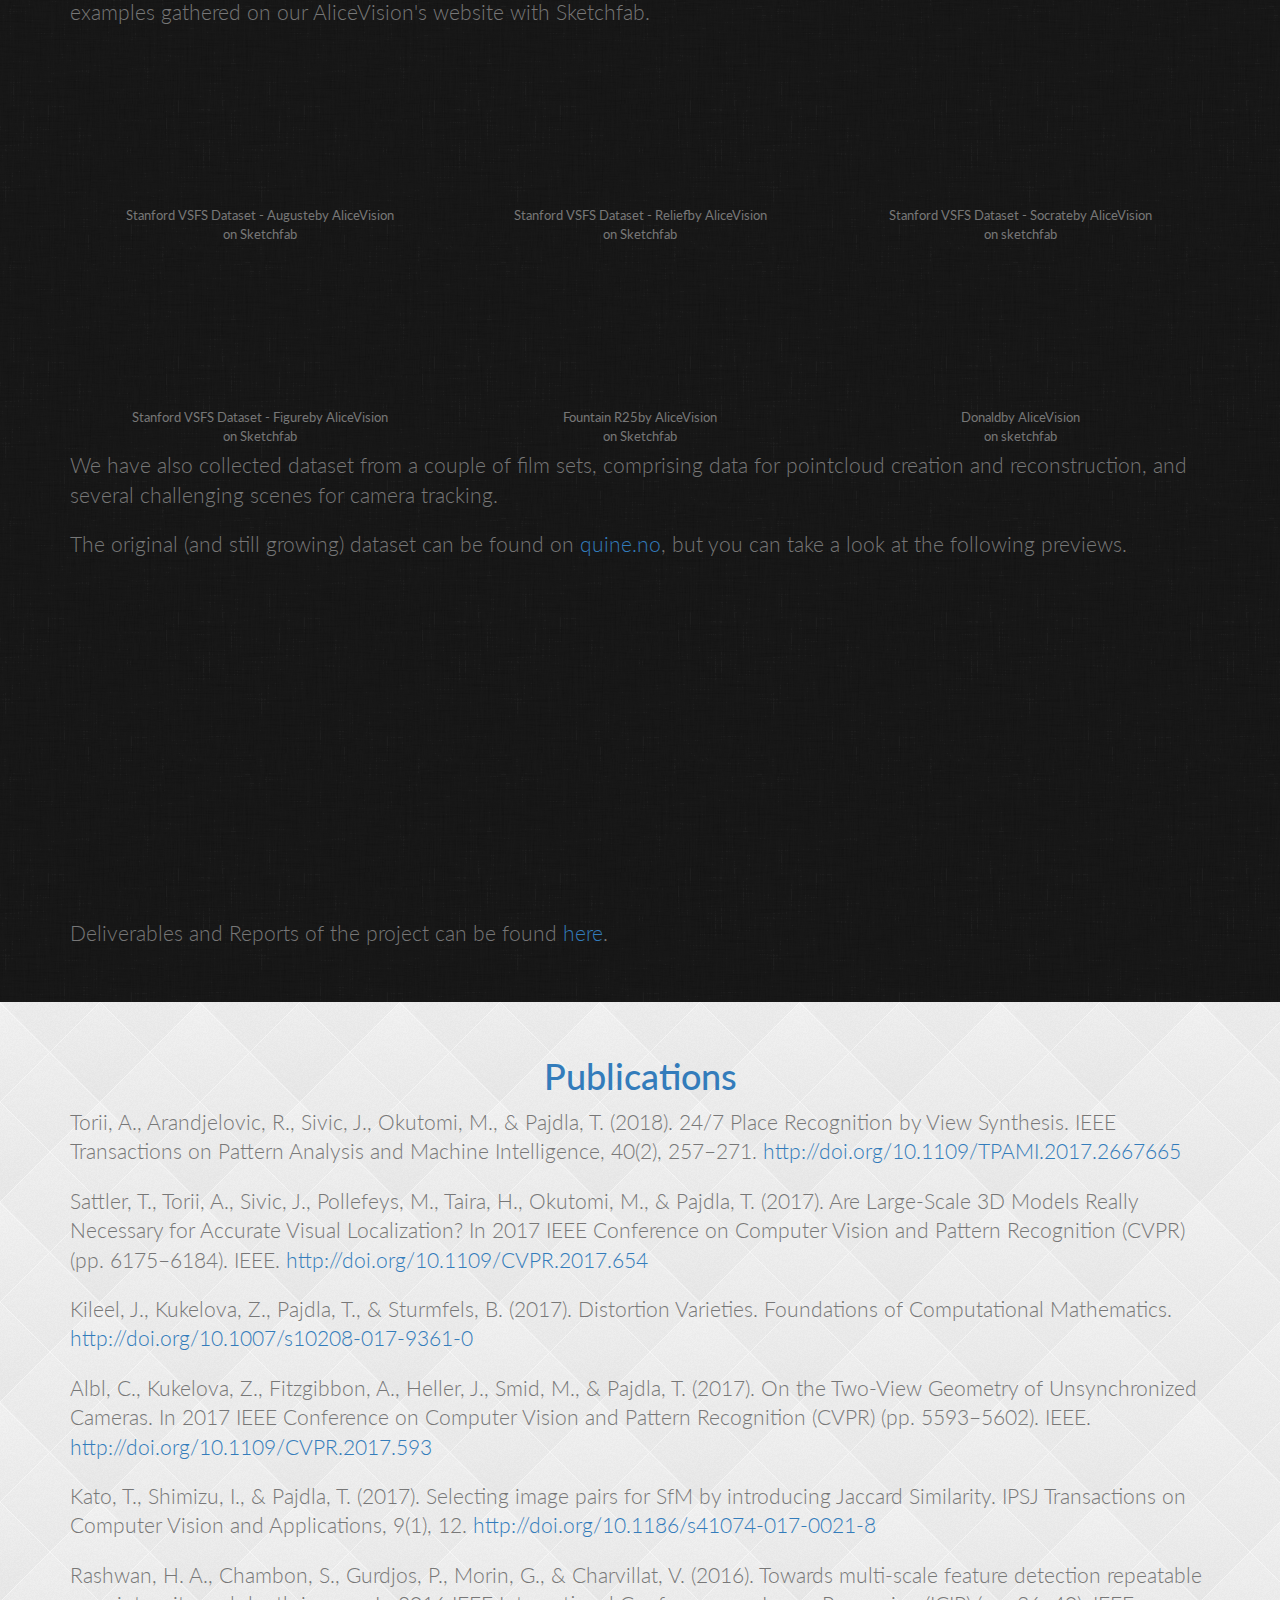
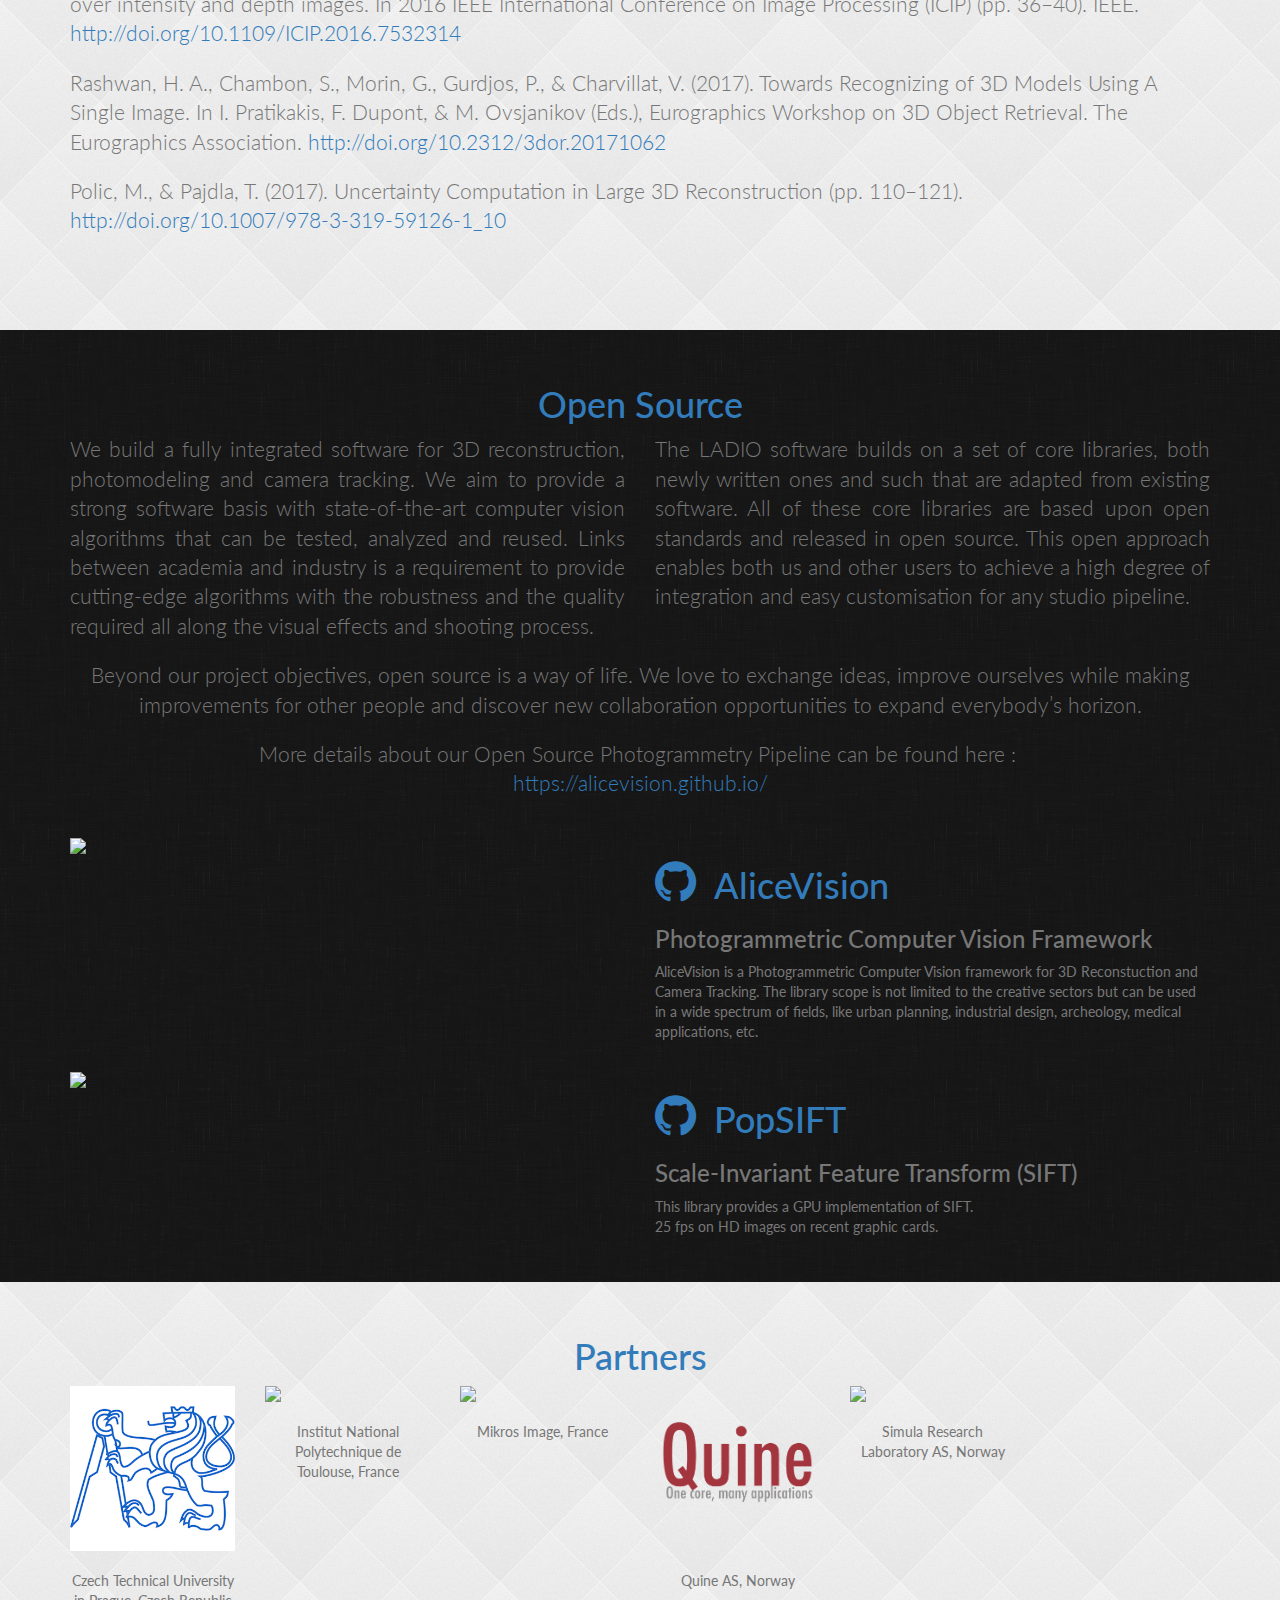
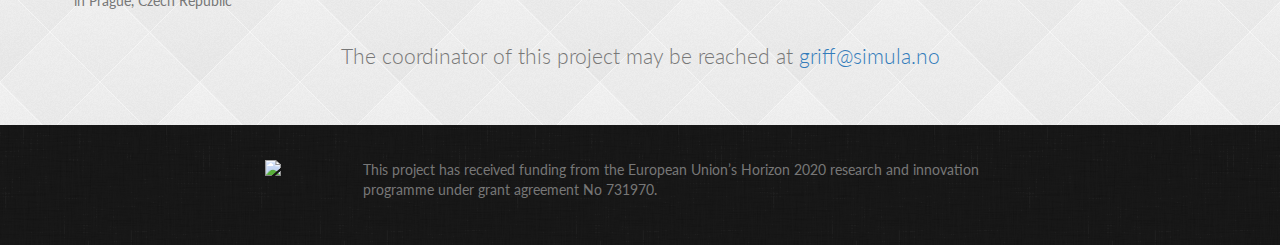
==== commit 18cc1431: "[news] add Meshroom binaries release" ====
--- a/index.html
+++ b/index.html
@@ -100,13 +100,27 @@
         <div class="col-md-12">
           <h1 class="text-center text-info" id="news">News</h1>
           <div class="container">
-              <div class="row">
-                <div class="col-md-12 text-center">
-                  <ul class="lead text-left text-muted">
-                    <li>1st June 2018 - Scanbox has published the first <a href="https://scanbox.xyz/blog/alicevision-opensource-photogrammetry/" target="_blank">review of AliceVision framework</a></li>
-                  </ul>
-                </div>
-              </div>
+            <div class="row">
+              <div class="col-md-12 text-center">
+                <ul class="lead text-left text-muted">
+                  <li>13th August 2018 - AliceVision <a href="https://s2018.siggraph.org/conference/conference-overview/birds-of-a-feather/" target="_blank">presentation at SIGGRAPH</a></li>
+                </ul>
+              </div>
+            </div>
+            <div class="row">
+              <div class="col-md-12 text-center">
+                <ul class="lead text-left text-muted">
+                  <li>9st August 2018 - First release of <a href="https://github.com/alicevision/meshroom/releases/tag/v2018.1.0" target="_blank">Meshroom binaries for Linux and Windows</a></li>
+                </ul>
+              </div>
+            </div>
+            <div class="row">
+              <div class="col-md-12 text-center">
+                <ul class="lead text-left text-muted">
+                  <li>1st June 2018 - Scanbox has published the first <a href="https://scanbox.xyz/blog/alicevision-opensource-photogrammetry/" target="_blank">review of AliceVision framework</a></li>
+                </ul>
+              </div>
+            </div>
             <div class="row">
               <div class="col-md-12 text-center">
                 <ul class="lead text-left text-muted">
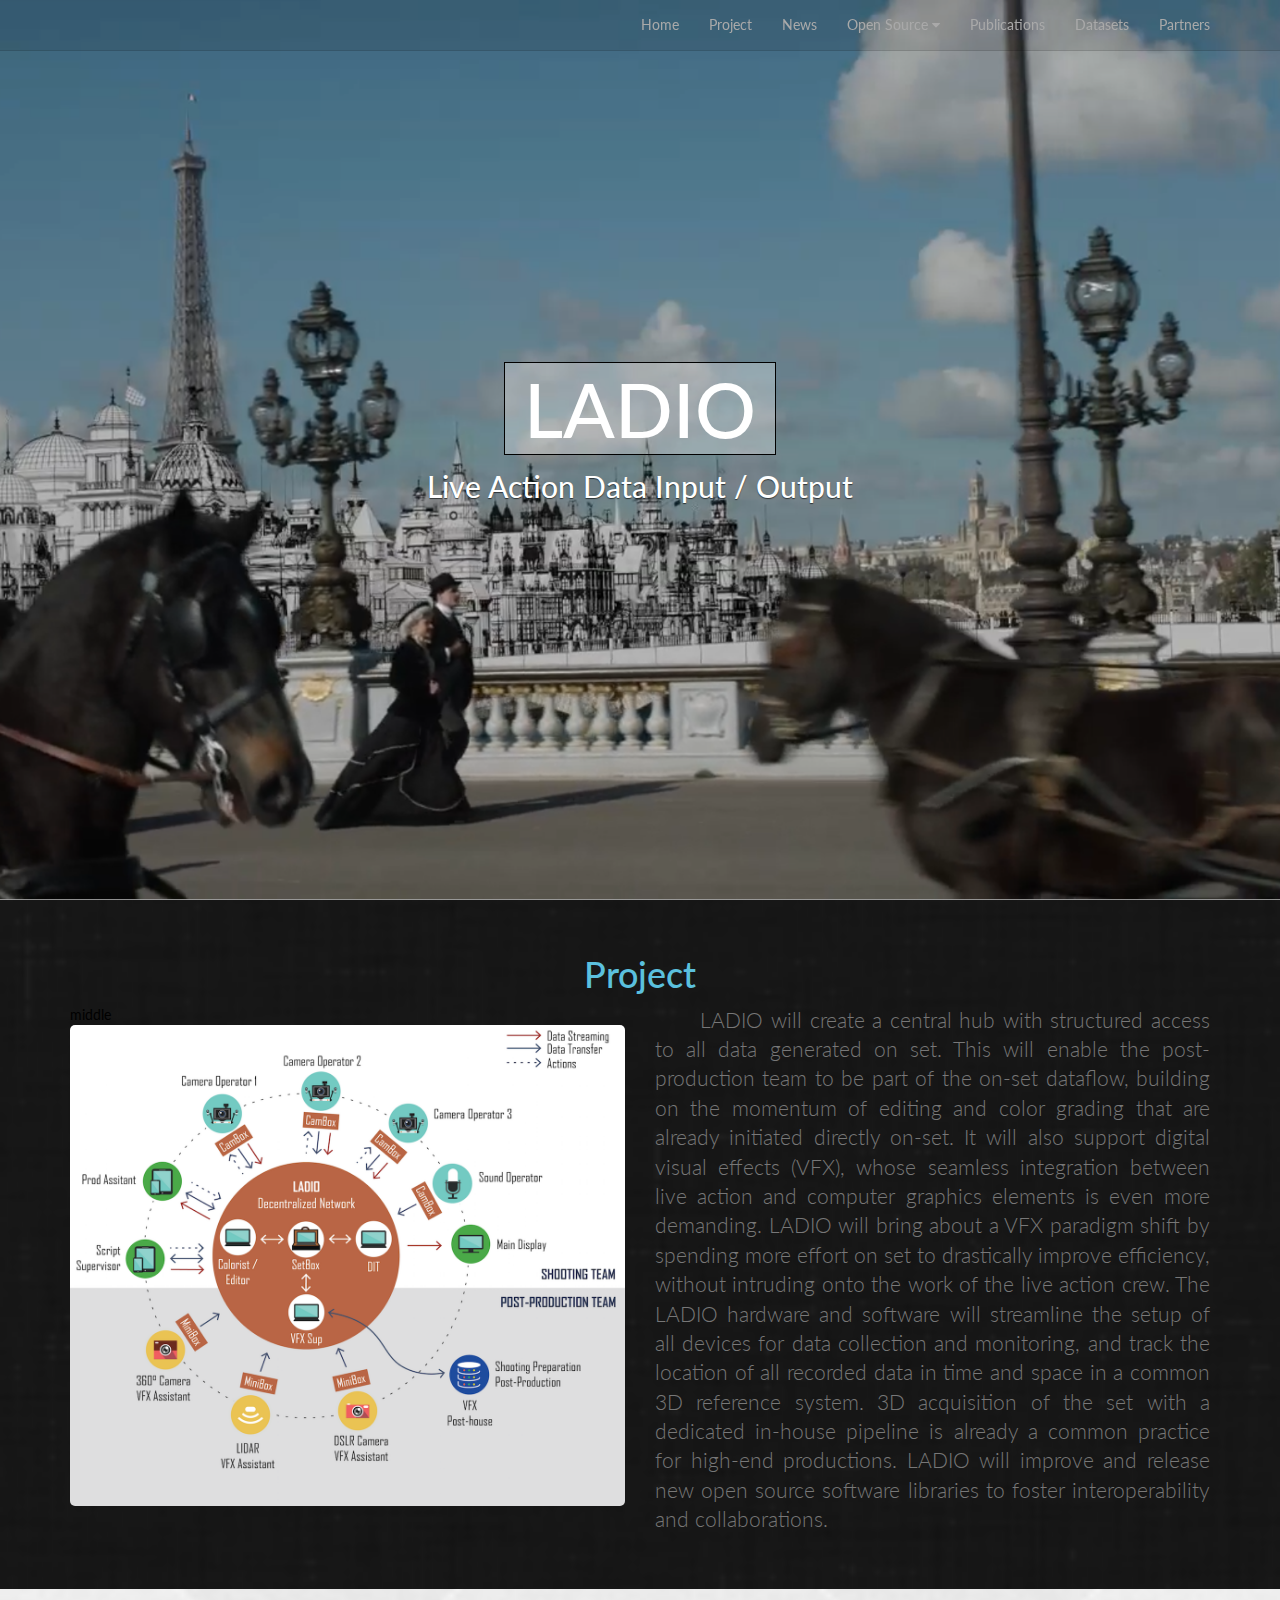
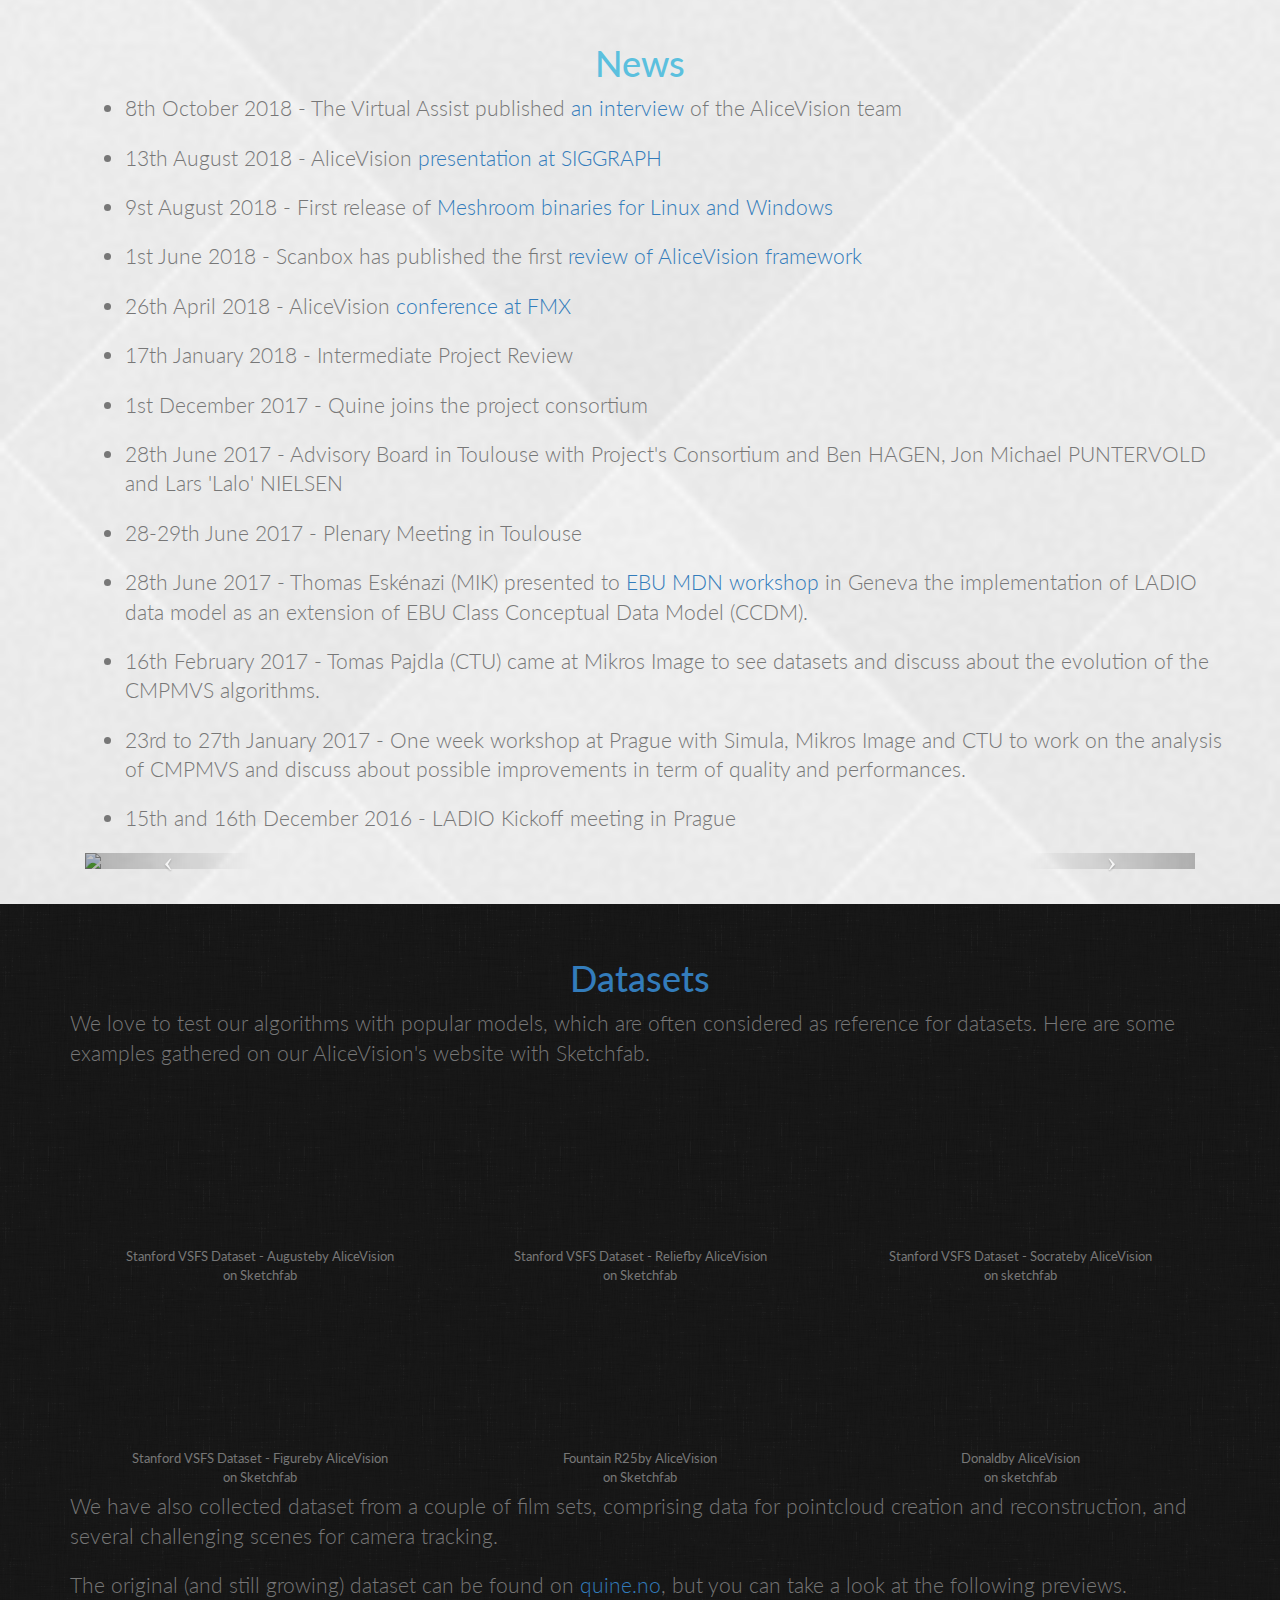
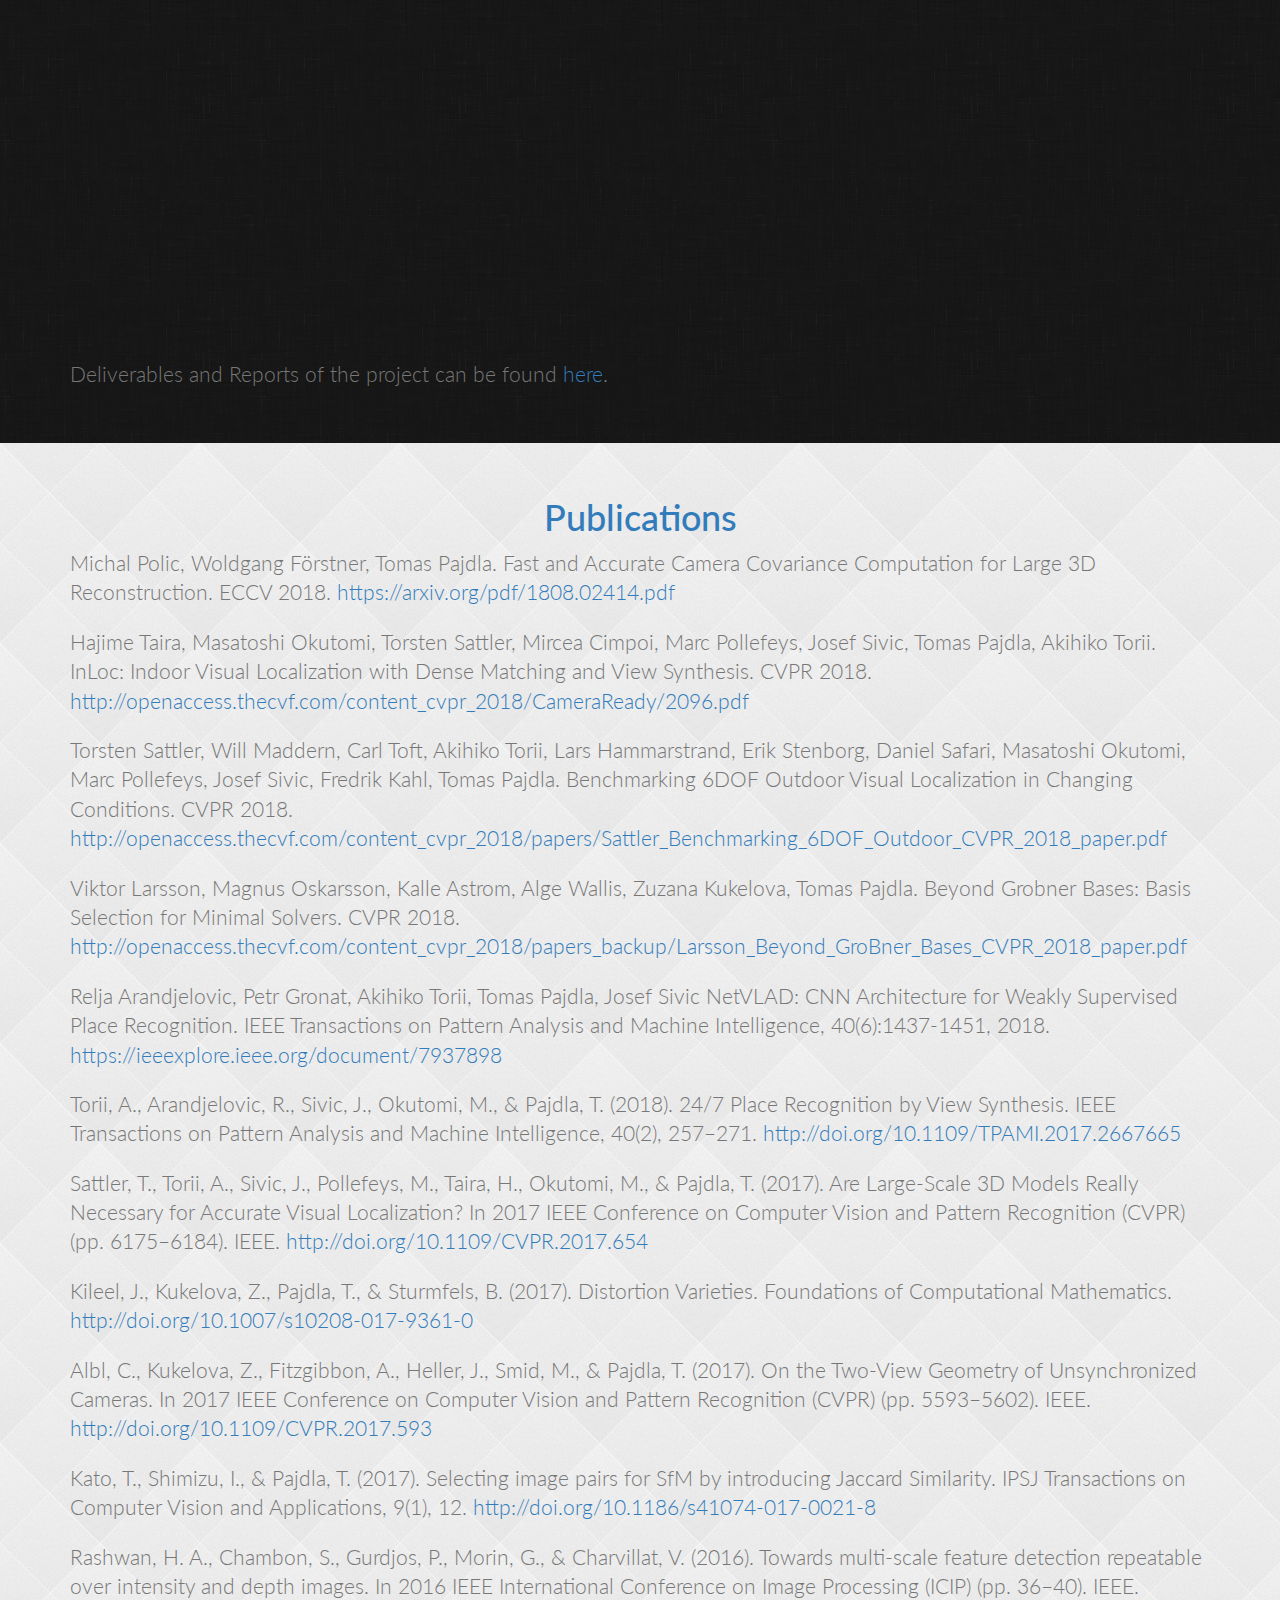
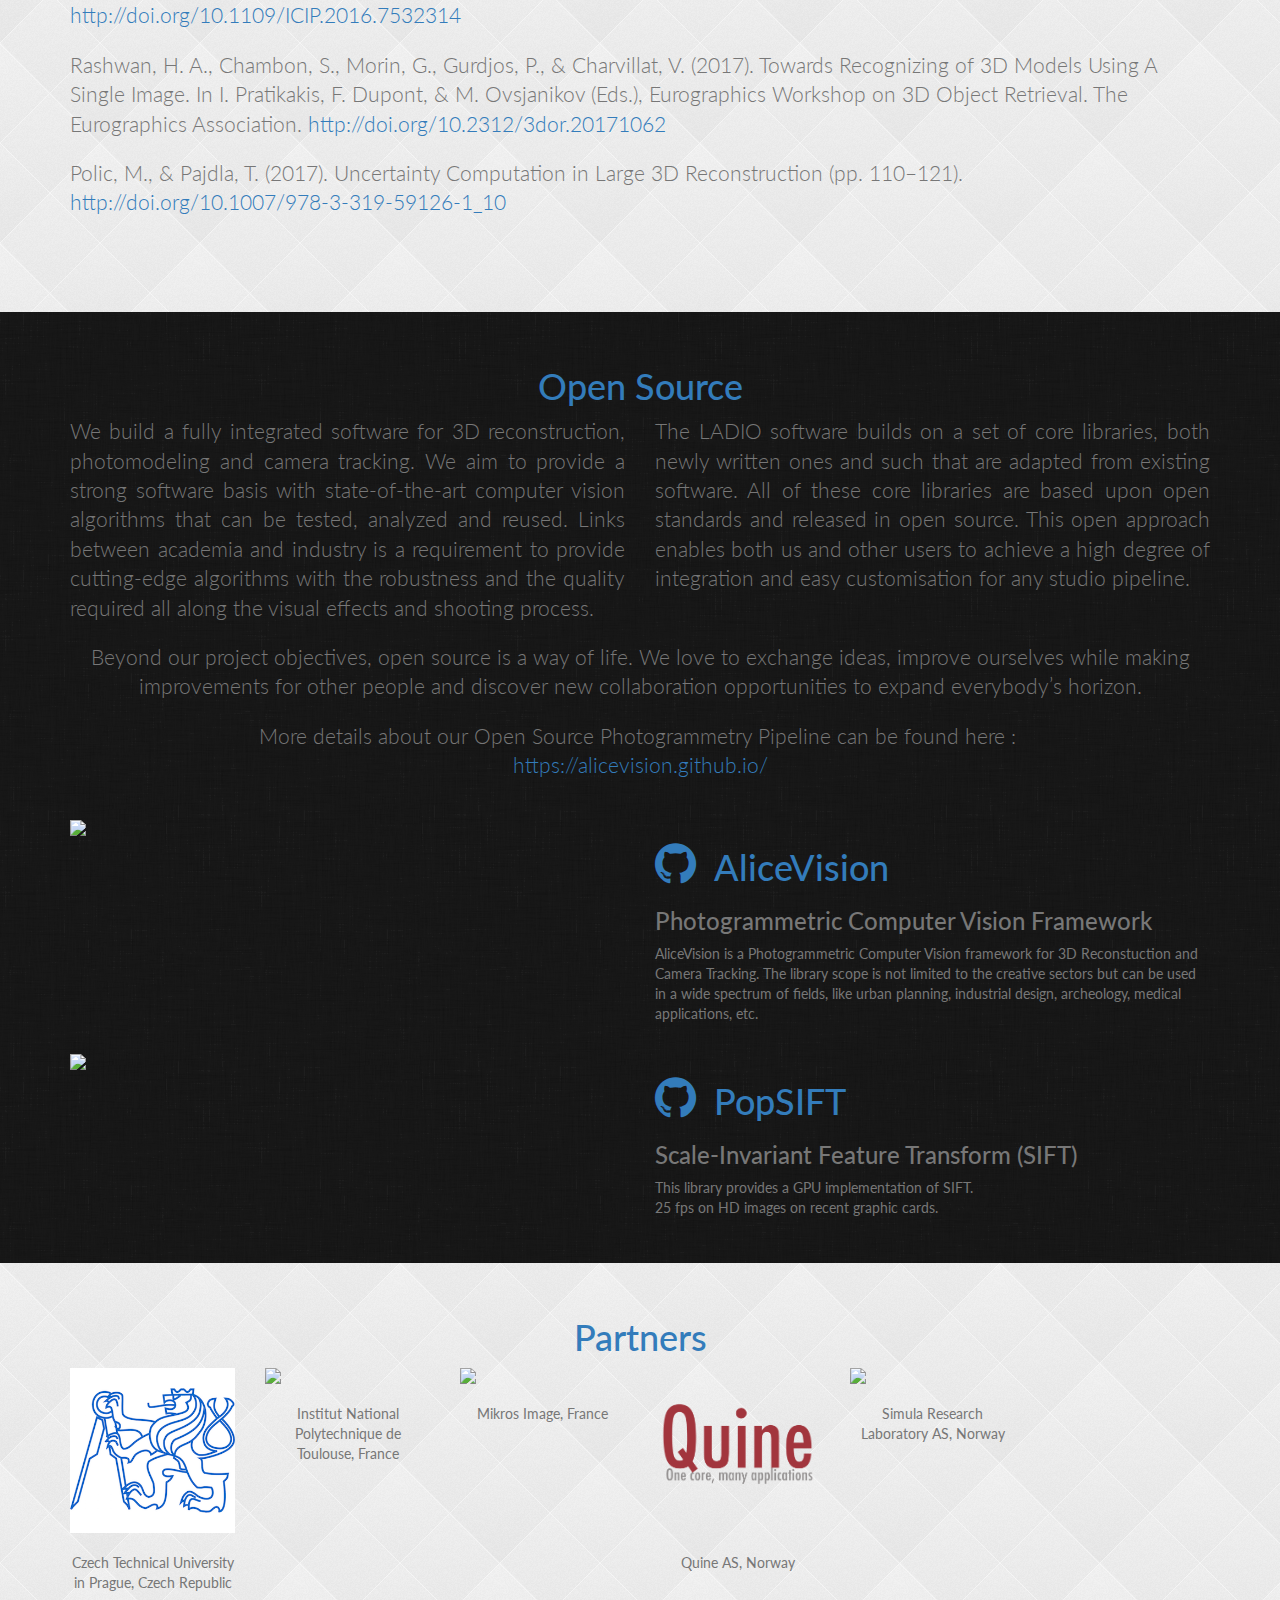
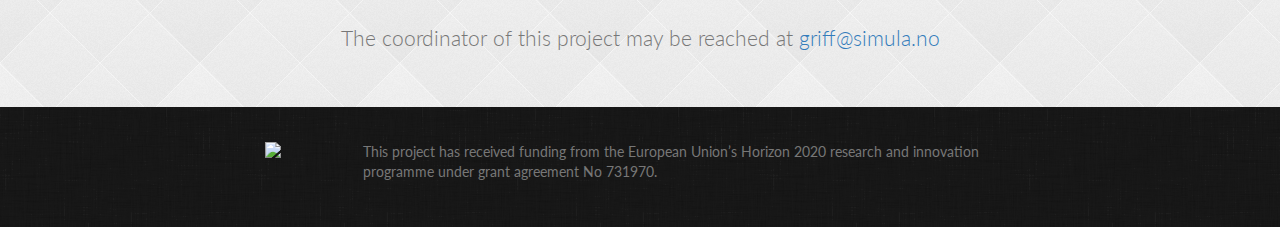
==== commit fb9a83c7: "Update link to ladio github repo" ====
--- a/index.html
+++ b/index.html
@@ -103,6 +103,13 @@
             <div class="row">
               <div class="col-md-12 text-center">
                 <ul class="lead text-left text-muted">
+                  <li>8th October 2018 - The Virtual Assist published <a href="https://thevirtualassist.net/3d-reconstruction-camera-tracking-photogrammetry-alicevision/" target="_blank">an interview</a> of the AliceVision team</li>
+                </ul>
+              </div>
+            </div>
+            <div class="row">
+              <div class="col-md-12 text-center">
+                <ul class="lead text-left text-muted">
                   <li>13th August 2018 - AliceVision <a href="https://s2018.siggraph.org/conference/conference-overview/birds-of-a-feather/" target="_blank">presentation at SIGGRAPH</a></li>
                 </ul>
               </div>
@@ -200,6 +207,13 @@
             <div class="carousel slide" id="fullcarousel-example" data-interval="4000" data-ride="carousel">
               <div class="carousel-inner">
                 <div class="item active">
+                  <img src="images/news/siggraph_august18.jpg">
+                  <div class="carousel-caption">
+                    <h2>AliceVision conference at Siggraph 2018</h2>
+                    <p>August 2018 - Vancouver (Canada)</p>
+                  </div>
+                </div>
+                <div class="item">
                     <img src="images/news/scanbox_june18.jpg">
                     <div class="carousel-caption">
                       <!-- title in the picture -->
@@ -384,7 +398,7 @@
           </table>
           <p class="lead text-left text-muted">
             <br>Deliverables and Reports of the project can be found
-            <a href="https://github.com/alicevision/ladioproject/tree/master/reports">here</a>.</p>
+            <a href="https://github.com/alicevision/ladio/tree/master/reports">here</a>.</p>
         </div>
       </div>
     </div>
@@ -399,6 +413,28 @@
       </div>
       <div class="row">
         <div class="col-md-12">
+          <p class="lead text-left text-muted">
+          Michal Polic, Woldgang Förstner, Tomas Pajdla. Fast and Accurate Camera Covariance Computation for Large 3D Reconstruction. ECCV 2018.
+          <a href="https://arxiv.org/pdf/1808.02414.pdf">https://arxiv.org/pdf/1808.02414.pdf </a>
+	  </p>
+          <p class="lead text-left text-muted">
+          Hajime Taira, Masatoshi Okutomi, Torsten Sattler, Mircea Cimpoi, Marc Pollefeys, Josef Sivic, Tomas Pajdla, Akihiko Torii. InLoc: Indoor Visual Localization with Dense Matching and View Synthesis. CVPR 2018.
+          <a href="http://openaccess.thecvf.com/content_cvpr_2018/CameraReady/2096.pdf">http://openaccess.thecvf.com/content_cvpr_2018/CameraReady/2096.pdf </a>
+	  </p>
+          <p class="lead text-left text-muted">
+          Torsten Sattler, Will Maddern, Carl Toft, Akihiko Torii, Lars Hammarstrand, Erik Stenborg, Daniel Safari, Masatoshi Okutomi, Marc Pollefeys, Josef Sivic, Fredrik Kahl, Tomas Pajdla. Benchmarking 6DOF Outdoor Visual Localization in Changing Conditions. CVPR 2018.
+          <a href="http://openaccess.thecvf.com/content_cvpr_2018/papers/Sattler_Benchmarking_6DOF_Outdoor_CVPR_2018_paper.pdf">http://openaccess.thecvf.com/content_cvpr_2018/papers/Sattler_Benchmarking_6DOF_Outdoor_CVPR_2018_paper.pdf </a>
+	  </p>
+          <p class="lead text-left text-muted">
+          Viktor Larsson, Magnus Oskarsson, Kalle Astrom, Alge Wallis, Zuzana Kukelova, Tomas Pajdla. Beyond Grobner Bases: Basis Selection for Minimal Solvers. CVPR 2018.
+          <a href="http://openaccess.thecvf.com/content_cvpr_2018/papers_backup/Larsson_Beyond_GroBner_Bases_CVPR_2018_paper.pdf">http://openaccess.thecvf.com/content_cvpr_2018/papers_backup/Larsson_Beyond_GroBner_Bases_CVPR_2018_paper.pdf </a>
+	  </p>
+          <p class="lead text-left text-muted">
+          Relja Arandjelovic, Petr Gronat, Akihiko Torii, Tomas Pajdla, Josef Sivic
+          NetVLAD: CNN Architecture for Weakly Supervised Place Recognition.
+          IEEE Transactions on Pattern Analysis and Machine Intelligence, 40(6):1437-1451, 2018. 
+          <a href="https://ieeexplore.ieee.org/document/7937898">https://ieeexplore.ieee.org/document/7937898 </a>
+	  </p>
           <p class="lead text-left text-muted">
 	  Torii, A., Arandjelovic, R., Sivic, J., Okutomi, M., & Pajdla, T. (2018). 24/7 Place Recognition by View Synthesis. IEEE Transactions on Pattern Analysis and Machine Intelligence, 40(2), 257–271.
 	  <a href="http://doi.org/10.1109/TPAMI.2017.2667665"> http://doi.org/10.1109/TPAMI.2017.2667665 </a>
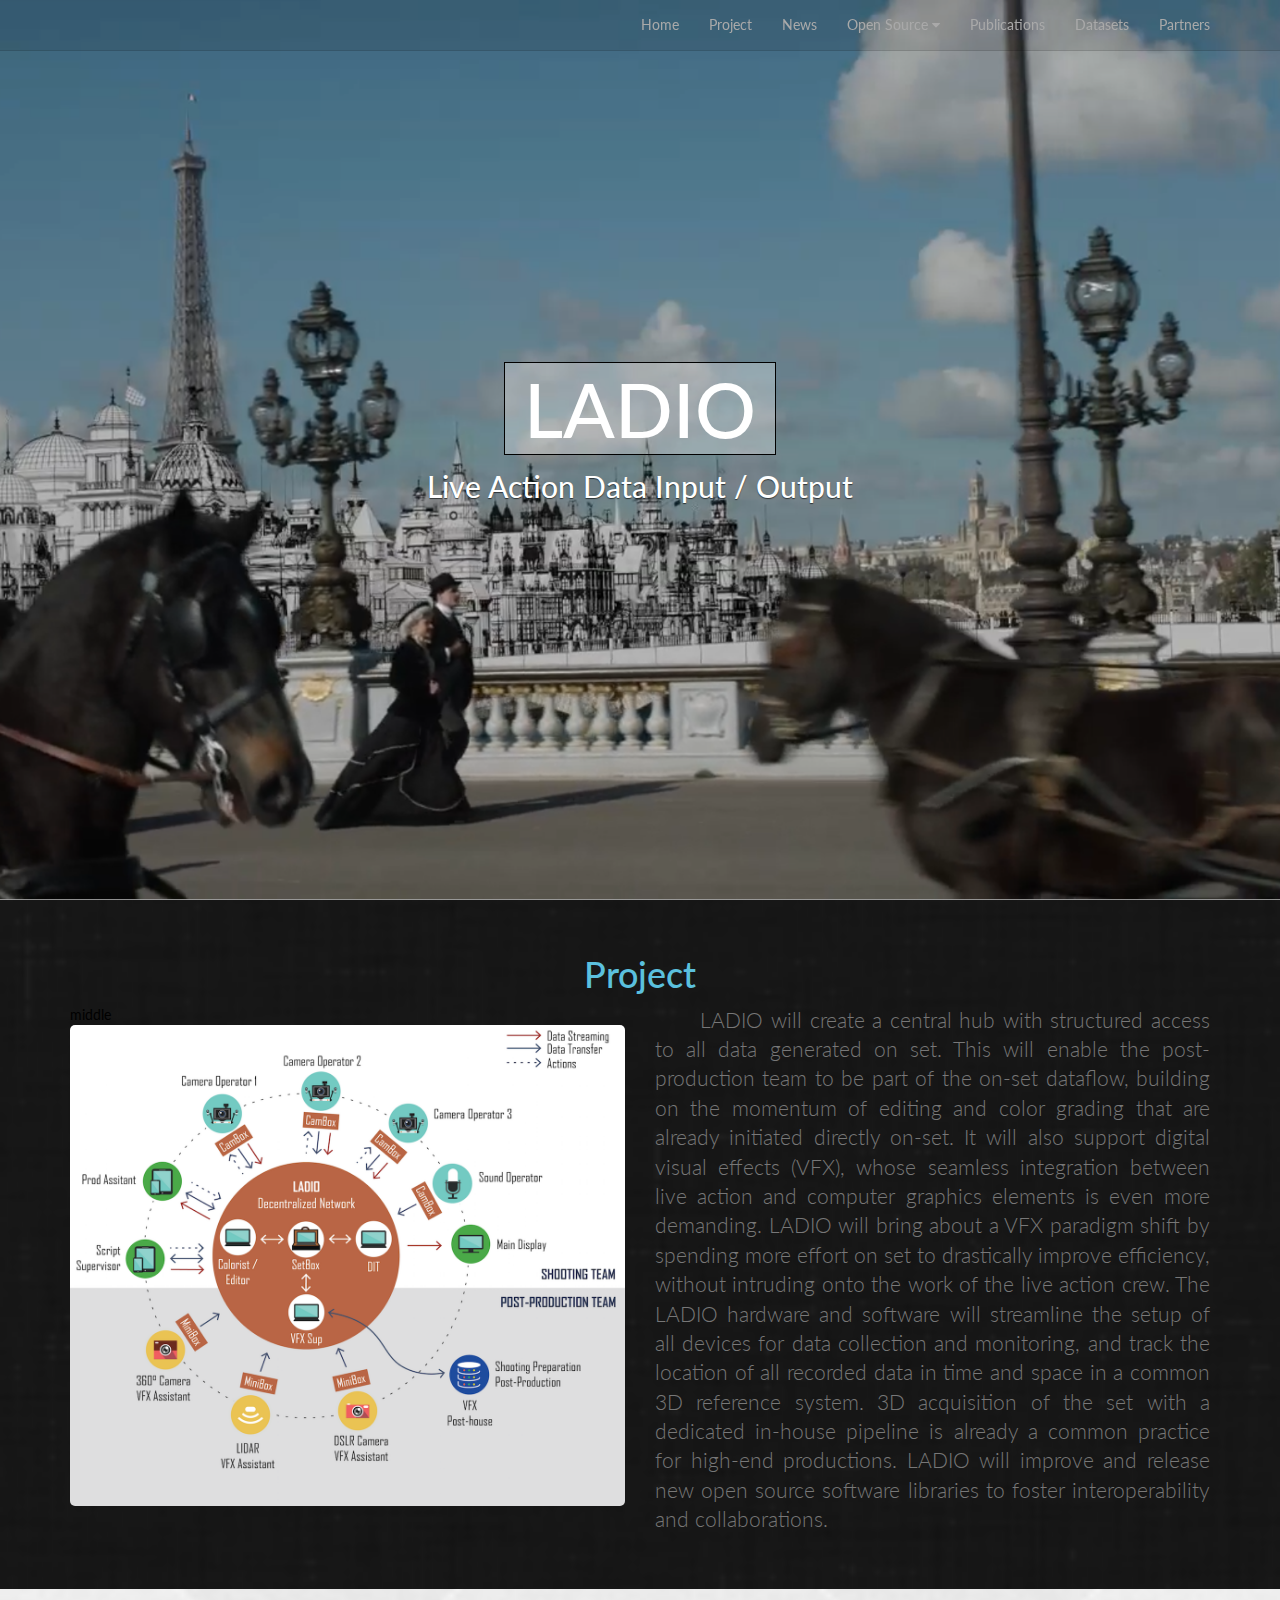
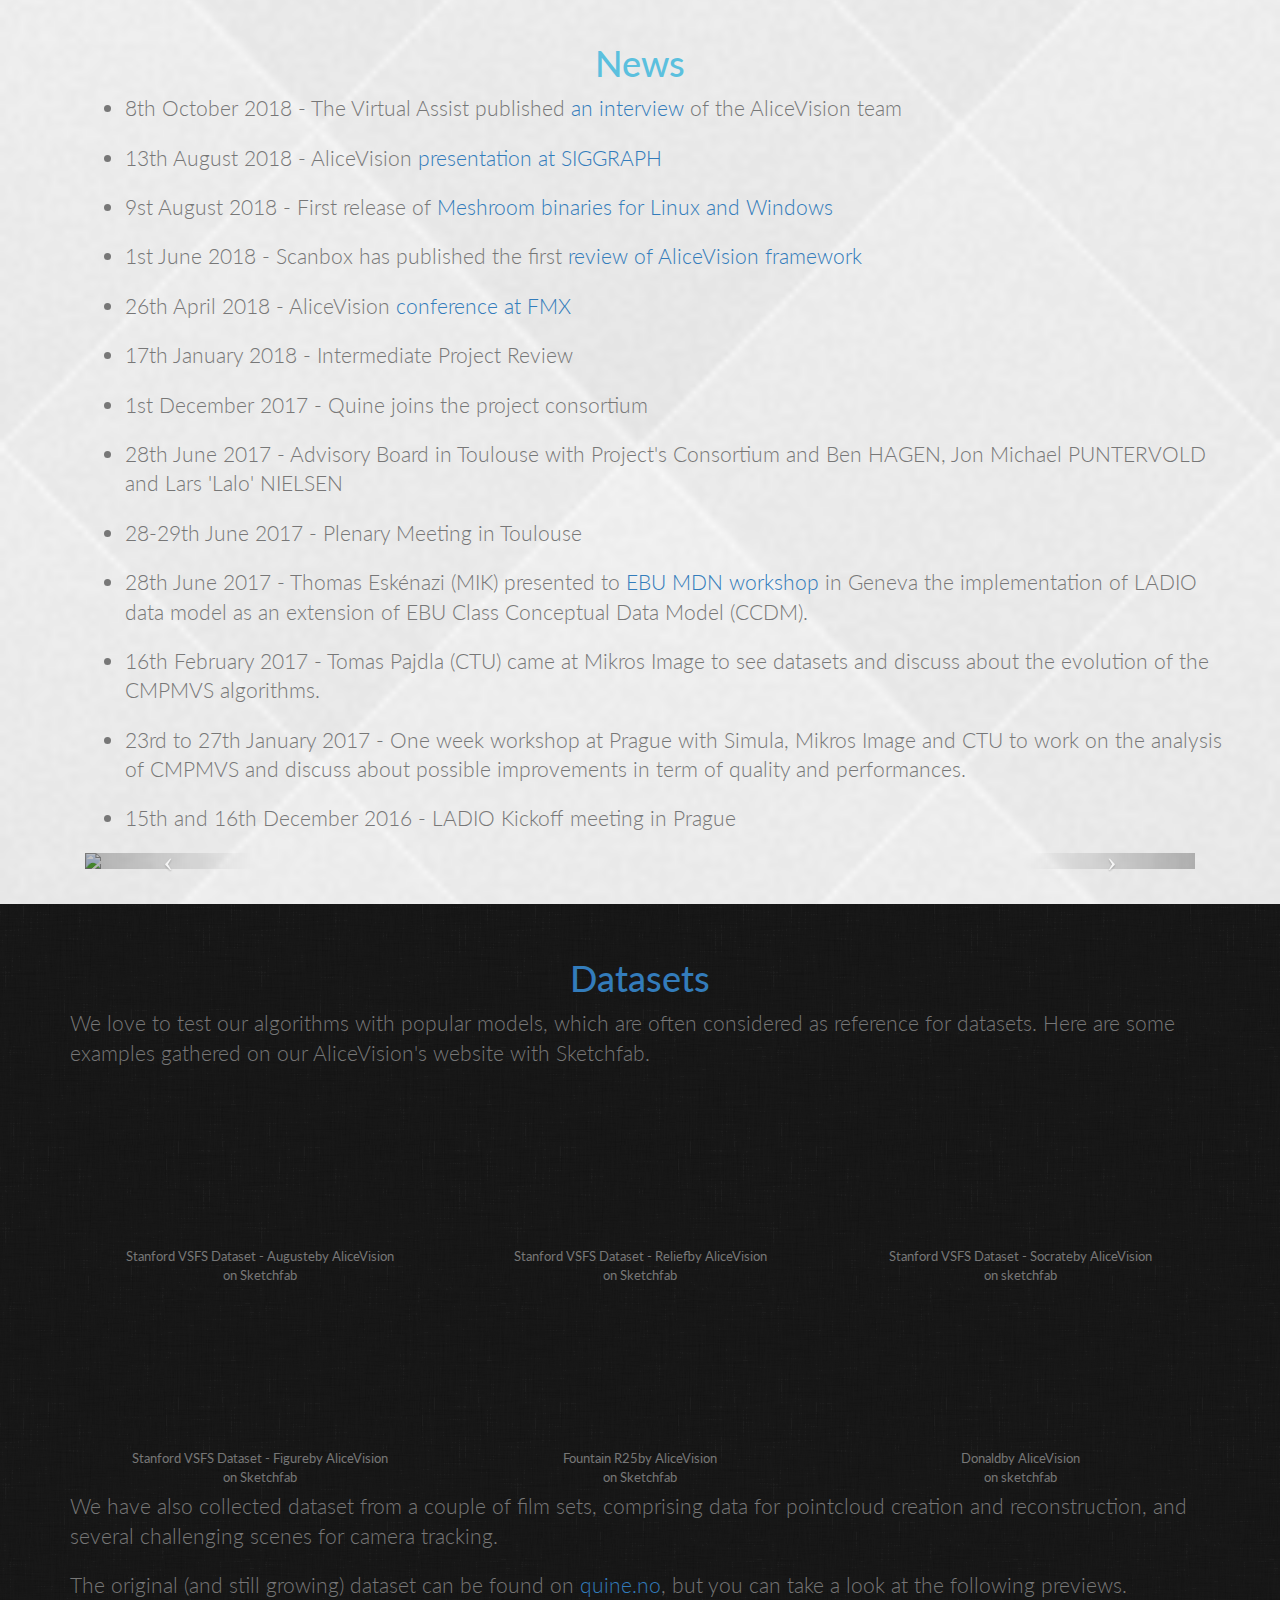
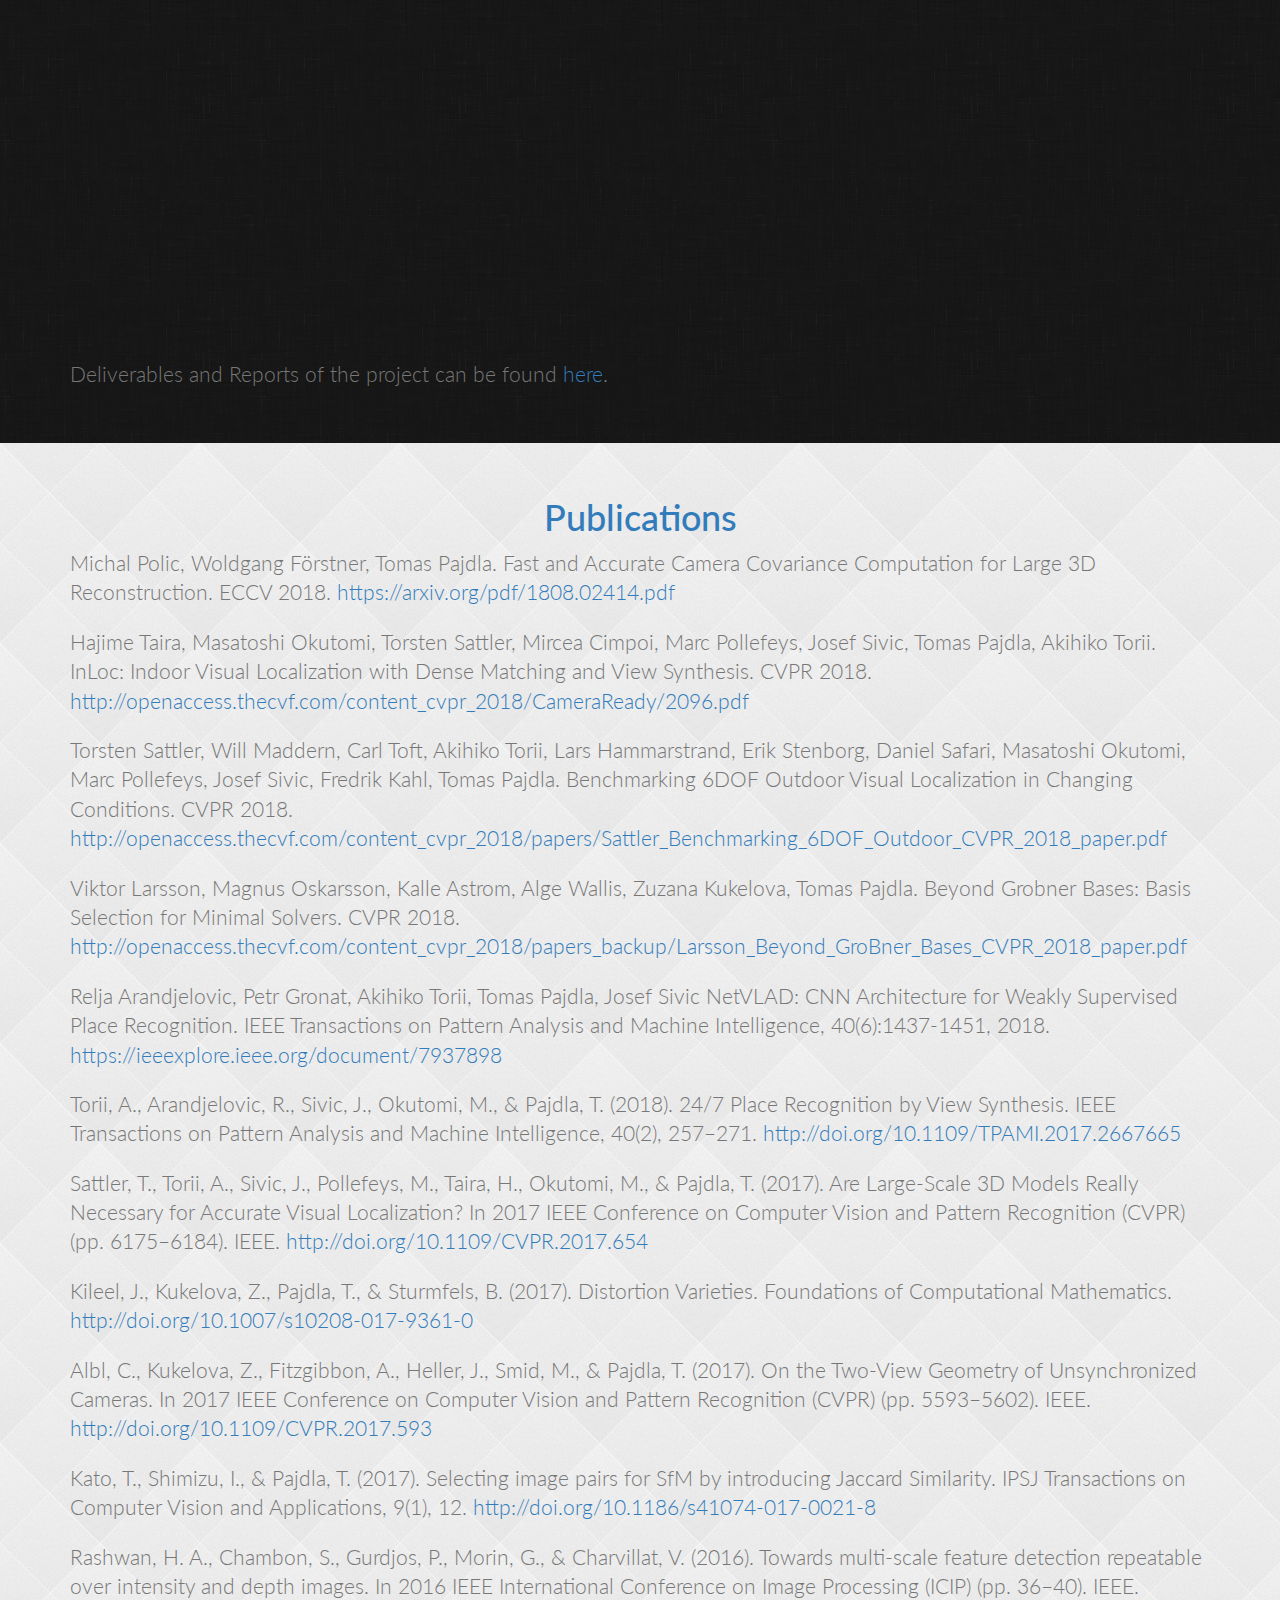
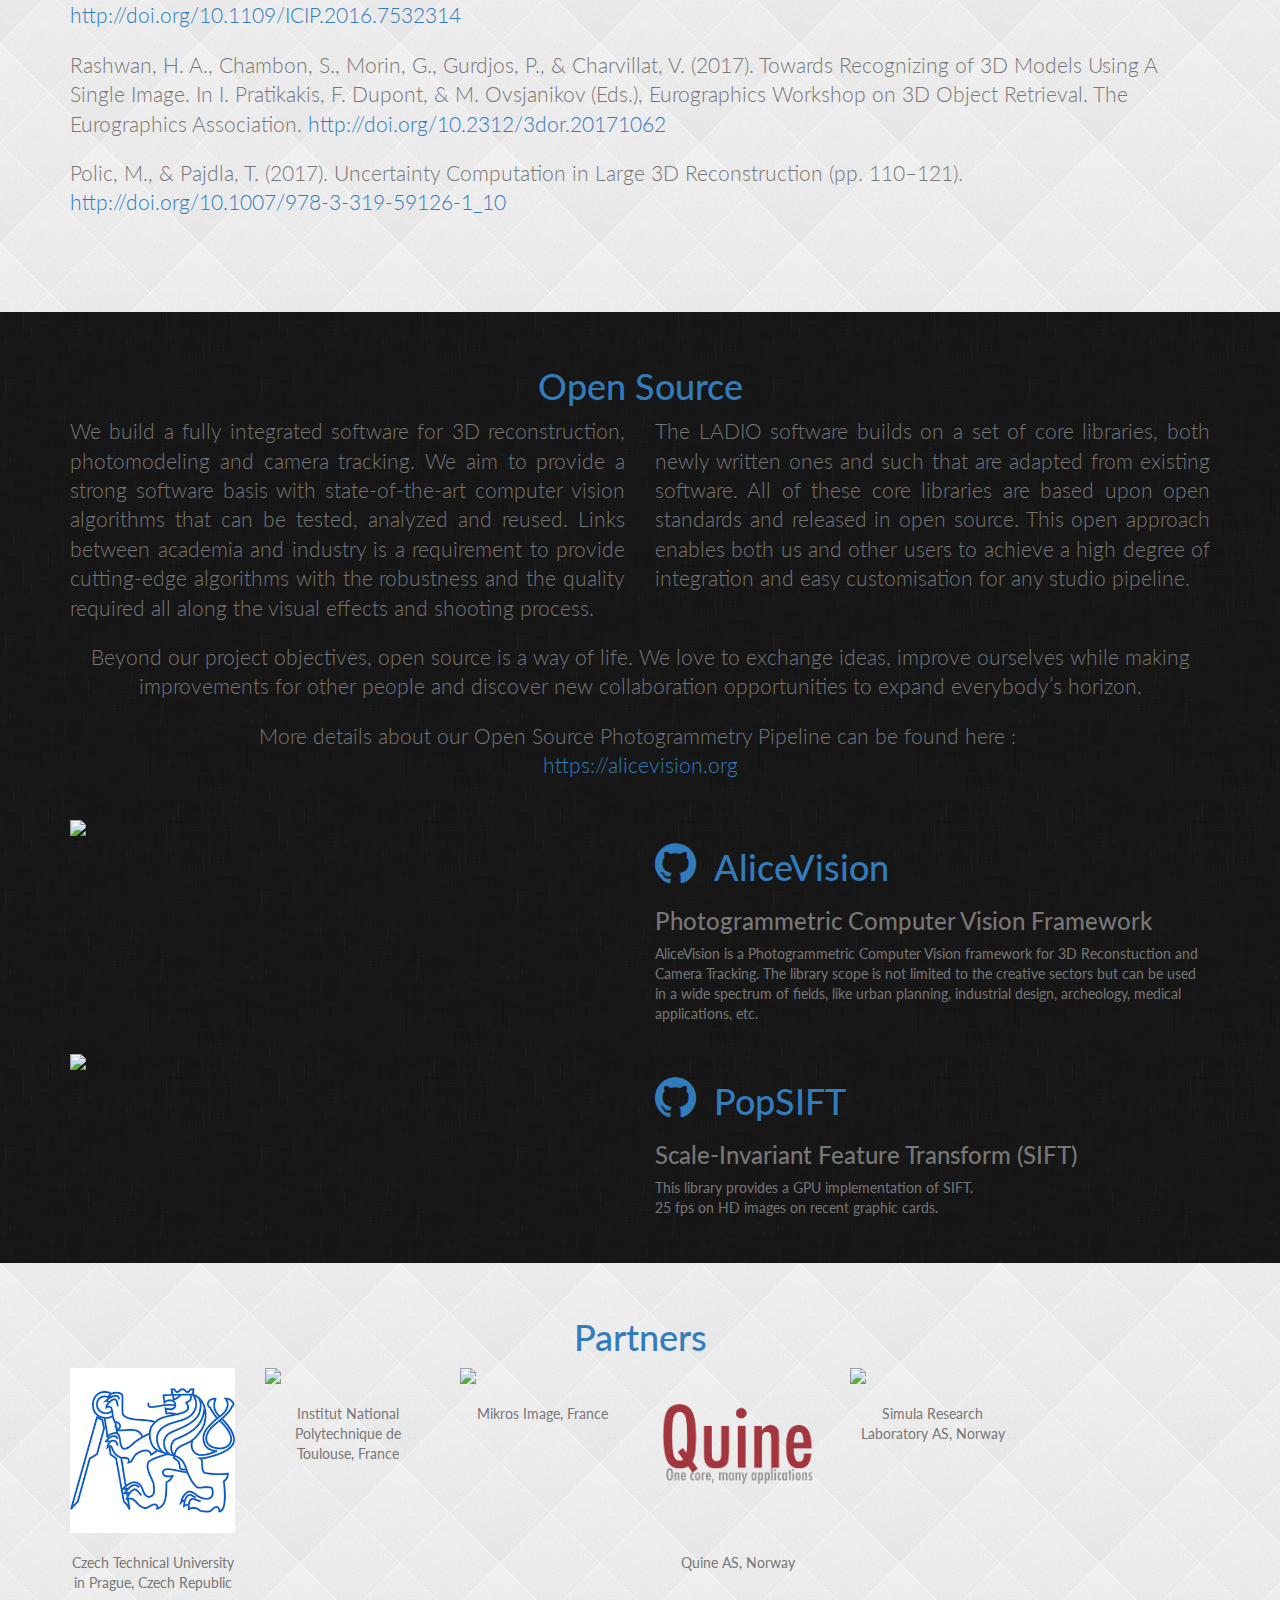
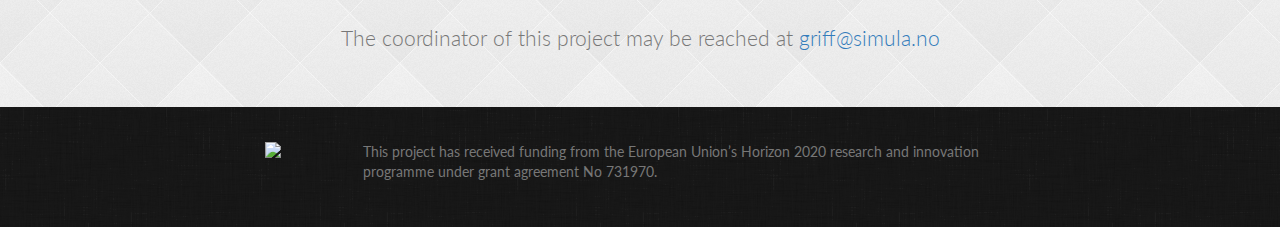
==== commit 9172e4ab: "Update link to alicevision" ====
--- a/index.html
+++ b/index.html
@@ -502,7 +502,7 @@
         <div class="col-md-12">
           <p class="lead text-center text-muted">More details about our Open Source Photogrammetry Pipeline can be found here :&nbsp;
             <br>
-            <a href="https://alicevision.github.io/">https://alicevision.github.io/</a>
+            <a href="https://alicevision.org">https://alicevision.org</a>
           </p>
         </div>
       </div>
